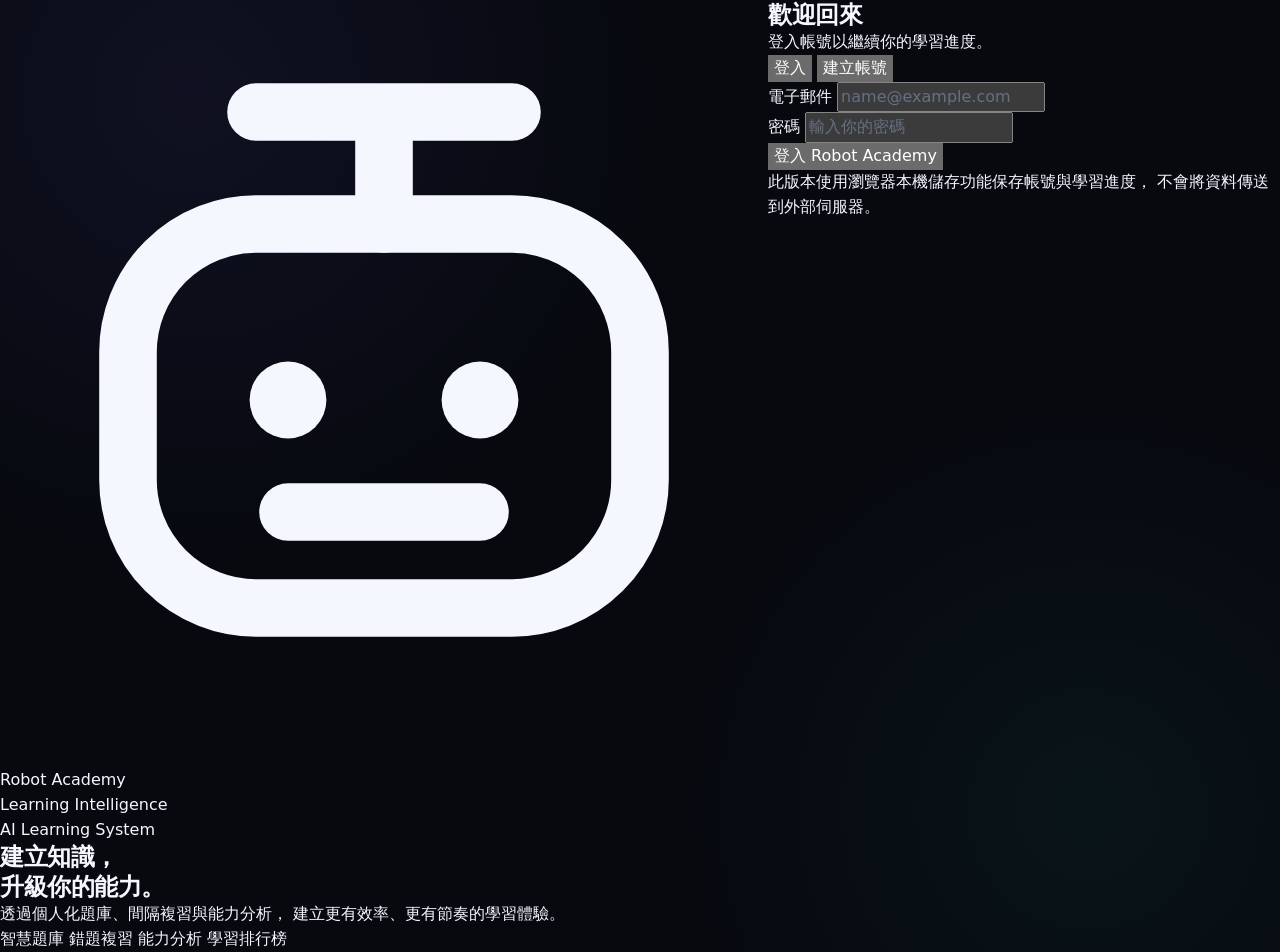
==== index.html @ d59a99b4 "Update index.html" ====
<!DOCTYPE html>
<html lang="zh-TW" data-theme="dark">
<head>
    <meta charset="UTF-8">

    <meta
        name="viewport"
        content="width=device-width, initial-scale=1, maximum-scale=1, viewport-fit=cover"
    >

    <meta name="theme-color" content="#07090f">
    <meta
        name="description"
        content="Robot Academy 智慧機器人學習平台"
    >

    <title>Robot Academy</title>

    <!-- 避免重新整理時主題閃爍 -->
    <script>
        (function () {
            try {
                const savedTheme = localStorage.getItem("robotAcademyTheme");
                const theme = savedTheme === "light" ? "light" : "dark";

                document.documentElement.dataset.theme = theme;
            } catch (error) {
                document.documentElement.dataset.theme = "dark";
            }
        })();
    </script>

    <!-- 樣式檔 -->
    <link rel="stylesheet" href="./css/variables.css">
    <link rel="stylesheet" href="./css/components.css">
    <link rel="stylesheet" href="./css/layout.css">
    <link rel="stylesheet" href="./css/pages.css">
    <link rel="stylesheet" href="./css/responsive.css">
</head>

<body>
    <!-- 背景光暈 -->
    <div class="ambient ambient-one" aria-hidden="true"></div>
    <div class="ambient ambient-two" aria-hidden="true"></div>

    <!-- =====================================================
         登入／註冊
    ====================================================== -->
    <section id="auth-screen" aria-label="帳號登入">
        <div class="auth-layout">
            <!-- 品牌介紹 -->
            <div class="auth-story">
                <div class="brand">
                    <div class="brand-mark" aria-hidden="true">
                        <svg
                            viewBox="0 0 24 24"
                            fill="none"
                            xmlns="http://www.w3.org/2000/svg"
                        >
                            <path
                                d="M8 3.5h8M12 3.5V7"
                                stroke="currentColor"
                                stroke-width="1.8"
                                stroke-linecap="round"
                            />
                            <rect
                                x="4"
                                y="7"
                                width="16"
                                height="12"
                                rx="4"
                                stroke="currentColor"
                                stroke-width="1.8"
                            />
                            <circle cx="9" cy="12.5" r="1.2" fill="currentColor"/>
                            <circle cx="15" cy="12.5" r="1.2" fill="currentColor"/>
                            <path
                                d="M9 16h6"
                                stroke="currentColor"
                                stroke-width="1.8"
                                stroke-linecap="round"
                            />
                        </svg>
                    </div>

                    <div>
                        <div class="brand-name">Robot Academy</div>
                        <div class="brand-subtitle">Learning Intelligence</div>
                    </div>
                </div>

                <div class="auth-copy">
                    <div class="eyebrow">AI Learning System</div>

                    <h1>
                        建立知識，<br>
                        <span>升級你的能力。</span>
                    </h1>

                    <p>
                        透過個人化題庫、間隔複習與能力分析，
                        建立更有效率、更有節奏的學習體驗。
                    </p>
                </div>

                <div class="auth-features" aria-label="平台特色">
                    <span class="auth-feature">智慧題庫</span>
                    <span class="auth-feature">錯題複習</span>
                    <span class="auth-feature">能力分析</span>
                    <span class="auth-feature">學習排行榜</span>
                </div>
            </div>

            <!-- 登入面板 -->
            <div class="auth-panel">
                <div class="auth-panel-header">
                    <h2 id="auth-panel-title">歡迎回來</h2>
                    <p id="auth-panel-description">
                        登入帳號以繼續你的學習進度。
                    </p>
                </div>

                <div class="auth-tabs" role="tablist" aria-label="帳號操作">
                    <button
                        id="login-tab"
                        class="auth-tab active"
                        type="button"
                        role="tab"
                        aria-selected="true"
                        aria-controls="login-form"
                        data-auth-tab="login"
                    >
                        登入
                    </button>

                    <button
                        id="register-tab"
                        class="auth-tab"
                        type="button"
                        role="tab"
                        aria-selected="false"
                        aria-controls="register-form"
                        data-auth-tab="register"
                    >
                        建立帳號
                    </button>
                </div>

                <!-- 狀態訊息 -->
                <div
                    id="auth-message"
                    class="auth-message"
                    role="status"
                    aria-live="polite"
                ></div>

                <!-- 登入表單 -->
                <form
                    id="login-form"
                    class="auth-form active"
                    autocomplete="on"
                    novalidate
                >
                    <div class="field">
                        <label for="login-email">電子郵件</label>
                        <input
                            id="login-email"
                            name="email"
                            type="email"
                            inputmode="email"
                            autocomplete="email"
                            placeholder="name@example.com"
                            required
                        >
                    </div>

                    <div class="field">
                        <label for="login-password">密碼</label>
                        <input
                            id="login-password"
                            name="password"
                            type="password"
                            autocomplete="current-password"
                            placeholder="輸入你的密碼"
                            minlength="6"
                            required
                        >
                    </div>

                    <button
                        class="button button-primary auth-submit"
                        type="submit"
                    >
                        登入 Robot Academy
                    </button>
                </form>

                <!-- 註冊表單 -->
                <form
                    id="register-form"
                    class="auth-form"
                    autocomplete="on"
                    novalidate
                    hidden
                >
                    <div class="field">
                        <label for="register-name">顯示名稱</label>
                        <input
                            id="register-name"
                            name="name"
                            type="text"
                            autocomplete="name"
                            placeholder="例如：小明"
                            maxlength="24"
                            required
                        >
                    </div>

                    <div class="field">
                        <label for="register-email">電子郵件</label>
                        <input
                            id="register-email"
                            name="email"
                            type="email"
                            inputmode="email"
                            autocomplete="email"
                            placeholder="name@example.com"
                            required
                        >
                    </div>

                    <div class="field-row">
                        <div class="field">
                            <label for="register-password">密碼</label>
                            <input
                                id="register-password"
                                name="password"
                                type="password"
                                autocomplete="new-password"
                                placeholder="至少 6 個字元"
                                minlength="6"
                                required
                            >
                        </div>

                        <div class="field">
                            <label for="register-confirm-password">
                                確認密碼
                            </label>
                            <input
                                id="register-confirm-password"
                                name="confirmPassword"
                                type="password"
                                autocomplete="new-password"
                                placeholder="再次輸入"
                                minlength="6"
                                required
                            >
                        </div>
                    </div>

                    <button
                        class="button button-primary auth-submit"
                        type="submit"
                    >
                        建立學習帳號
                    </button>
                </form>

                <p class="auth-notice">
                    此版本使用瀏覽器本機儲存功能保存帳號與學習進度，
                    不會將資料傳送到外部伺服器。
                </p>
            </div>
        </div>
    </section>

    <!-- =====================================================
         主應用程式
    ====================================================== -->
    <div id="app-shell" hidden>
        <!-- 桌面側邊欄 -->
        <aside class="sidebar" aria-label="主要導覽">
            <div class="sidebar-brand">
                <div class="brand">
                    <div class="brand-mark" aria-hidden="true">
                        <svg
                            viewBox="0 0 24 24"
                            fill="none"
                            xmlns="http://www.w3.org/2000/svg"
                        >
                            <path
                                d="M8 3.5h8M12 3.5V7"
                                stroke="currentColor"
                                stroke-width="1.8"
                                stroke-linecap="round"
                            />
                            <rect
                                x="4"
                                y="7"
                                width="16"
                                height="12"
                                rx="4"
                                stroke="currentColor"
                                stroke-width="1.8"
                            />
                            <circle cx="9" cy="12.5" r="1.2" fill="currentColor"/>
                            <circle cx="15" cy="12.5" r="1.2" fill="currentColor"/>
                            <path
                                d="M9 16h6"
                                stroke="currentColor"
                                stroke-width="1.8"
                                stroke-linecap="round"
                            />
                        </svg>
                    </div>

                    <div>
                        <div class="brand-name">Robot Academy</div>
                        <div class="brand-subtitle">Learning System</div>
                    </div>
                </div>
            </div>

            <nav class="sidebar-nav">
                <div class="nav-label">學習中心</div>

                <button
                    class="nav-button active"
                    type="button"
                    data-route="dashboard"
                >
                    <span class="nav-icon" aria-hidden="true">⌂</span>
                    <span>學習總覽</span>
                </button>

                <button
                    class="nav-button"
                    type="button"
                    data-route="learn"
                >
                    <span class="nav-icon" aria-hidden="true">◇</span>
                    <span>開始學習</span>
                </button>

                <button
                    class="nav-button"
                    type="button"
                    data-route="review"
                >
                    <span class="nav-icon" aria-hidden="true">↻</span>
                    <span>錯題複習</span>
                </button>

                <div class="nav-label">社群與帳號</div>

                <button
                    class="nav-button"
                    type="button"
                    data-route="leaderboard"
                >
                    <span class="nav-icon" aria-hidden="true">△</span>
                    <span>排行榜</span>
                </button>

                <button
                    class="nav-button"
                    type="button"
                    data-route="profile"
                >
                    <span class="nav-icon" aria-hidden="true">○</span>
                    <span>個人資料</span>
                </button>
            </nav>

            <div class="sidebar-spacer"></div>

            <!-- 側邊欄等級進度 -->
            <div class="sidebar-progress">
                <div class="sidebar-progress-top">
                    <span id="sidebar-level">Level 1</span>
                    <span id="sidebar-xp">0 / 100 XP</span>
                </div>

                <div
                    class="progress-track"
                    role="progressbar"
                    aria-label="等級經驗值"
                    aria-valuemin="0"
                    aria-valuemax="100"
                    aria-valuenow="0"
                >
                    <div
                        id="sidebar-progress-fill"
                        class="progress-fill"
                        style="width: 0%"
                    ></div>
                </div>

                <div class="sidebar-progress-copy">
                    <span>目前進度</span>
                    <span id="sidebar-progress-percent">0%</span>
                </div>
            </div>

            <!-- 使用者帳號 -->
            <button
                id="sidebar-account"
                class="sidebar-account"
                type="button"
                data-route="profile"
            >
                <span
                    id="sidebar-avatar"
                    class="avatar"
                    aria-hidden="true"
                >
                    RA
                </span>

                <span class="account-copy">
                    <span
                        id="sidebar-user-name"
                        class="account-name"
                    >
                        Robot Learner
                    </span>

                    <span
                        id="sidebar-user-rank"
                        class="account-rank"
                    >
                        新手學員
                    </span>
                </span>

                <span aria-hidden="true">›</span>
            </button>
        </aside>

        <!-- 主要欄位 -->
        <div class="app-column">
            <!-- 頂部工具列 -->
            <header class="topbar">
                <div class="mobile-brand" aria-hidden="true">
                    <div class="brand-mark">
                        <svg
                            viewBox="0 0 24 24"
                            fill="none"
                            xmlns="http://www.w3.org/2000/svg"
                        >
                            <rect
                                x="4"
                                y="7"
                                width="16"
                                height="12"
                                rx="4"
                                stroke="currentColor"
                                stroke-width="1.8"
                            />
                            <circle cx="9" cy="12.5" r="1.2" fill="currentColor"/>
                            <circle cx="15" cy="12.5" r="1.2" fill="currentColor"/>
                            <path
                                d="M9 16h6"
                                stroke="currentColor"
                                stroke-width="1.8"
                                stroke-linecap="round"
                            />
                        </svg>
                    </div>
                </div>

                <div class="page-heading">
                    <h1 id="page-title">學習總覽</h1>
                    <p id="page-description">
                        查看今天的任務與學習進度
                    </p>
                </div>

                <div class="topbar-actions">
                    <div class="top-status" aria-label="連續學習天數">
                        <span aria-hidden="true">◆</span>
                        <span>
                            連續
                            <strong id="streak-count">0</strong>
                            天
                        </span>
                    </div>

                    <button
                        id="theme-toggle"
                        class="icon-button"
                        type="button"
                        aria-label="切換明暗主題"
                        title="切換明暗主題"
                    >
                        <span id="theme-toggle-icon" aria-hidden="true">☾</span>
                    </button>

                    <button
                        id="top-profile-button"
                        class="avatar top-avatar"
                        type="button"
                        data-route="profile"
                        aria-label="開啟個人資料"
                    >
                        RA
                    </button>
                </div>
            </header>

            <!-- 動態頁面內容 -->
            <main
                id="view-root"
                tabindex="-1"
                aria-live="polite"
            >
                <div class="view-container">
                    <div class="empty-state">
                        <div class="empty-state-icon" aria-hidden="true">◇</div>
                        <h3>正在載入 Robot Academy</h3>
                        <p>請稍候，正在準備你的學習空間。</p>
                    </div>
                </div>
            </main>

            <!-- 手機底部導覽 -->
            <nav class="mobile-nav" aria-label="手機導覽">
                <button
                    class="mobile-nav-button active"
                    type="button"
                    data-route="dashboard"
                >
                    <span aria-hidden="true">⌂</span>
                    <span>總覽</span>
                </button>

                <button
                    class="mobile-nav-button"
                    type="button"
                    data-route="learn"
                >
                    <span aria-hidden="true">◇</span>
                    <span>學習</span>
                </button>

                <button
                    class="mobile-nav-button"
                    type="button"
                    data-route="review"
                >
                    <span aria-hidden="true">↻</span>
                    <span>複習</span>
                </button>

                <button
                    class="mobile-nav-button"
                    type="button"
                    data-route="leaderboard"
                >
                    <span aria-hidden="true">△</span>
                    <span>排行</span>
                </button>

                <button
                    class="mobile-nav-button"
                    type="button"
                    data-route="profile"
                >
                    <span aria-hidden="true">○</span>
                    <span>帳號</span>
                </button>
            </nav>
        </div>
    </div>

    <!-- =====================================================
         全域元件容器
    ====================================================== -->

    <!-- 彈出視窗 -->
    <div id="modal-root" aria-live="polite"></div>

    <!-- 提示訊息 -->
    <div
        id="toast-root"
        class="toast-root"
        aria-live="polite"
        aria-atomic="true"
    ></div>

    <!-- JavaScript 關閉提示 -->
    <noscript>
        <div class="noscript-message">
            Robot Academy 需要 JavaScript 才能正常運作，
            請在瀏覽器設定中啟用 JavaScript。
        </div>
    </noscript>

    <!-- =====================================================
         JavaScript 載入順序
    ====================================================== -->
    <script src="./js/storage.js" defer></script>
    <script src="./data/questions.js" defer></script>
    <script src="./js/data.js" defer></script>
    <script src="./js/app.js" defer></script>
    <script src="./js/auth.js" defer></script>
    <script src="./js/course.js" defer></script>
    <script src="./js/quiz.js" defer></script>
    <script src="./js/lesson.js" defer></script>
    <script src="./js/dashboard.js" defer></script>
</body>
</html>
---- css/variables.css ----
/* =========================================================
   Robot Academy
   全域設計變數
========================================================= */

/* ---------------------------------------------------------
   深色主題：預設
--------------------------------------------------------- */

:root,
html[data-theme="dark"] {
    color-scheme: dark;

    /* 字型 */
    --font-sans:
        Inter,
        "Noto Sans TC",
        "PingFang TC",
        "Microsoft JhengHei",
        system-ui,
        -apple-system,
        BlinkMacSystemFont,
        "Segoe UI",
        sans-serif;

    --font-mono:
        "SFMono-Regular",
        Consolas,
        "Liberation Mono",
        Menlo,
        monospace;

    /* 品牌色 */
    --color-primary: #7c6cff;
    --color-primary-hover: #9185ff;
    --color-primary-active: #6959ee;
    --color-primary-soft: rgba(124, 108, 255, 0.14);
    --color-primary-medium: rgba(124, 108, 255, 0.24);
    --color-primary-border: rgba(145, 133, 255, 0.4);

    --color-secondary: #29d7c5;
    --color-secondary-hover: #46e6d4;
    --color-secondary-soft: rgba(41, 215, 197, 0.12);

    /* 背景 */
    --color-page: #07090f;
    --color-page-elevated: #0b0e17;
    --color-sidebar: rgba(10, 13, 22, 0.92);
    --color-topbar: rgba(7, 9, 15, 0.76);

    --color-surface: #10141f;
    --color-surface-hover: #151a27;
    --color-surface-active: #1a2030;
    --color-surface-elevated: #181d2a;
    --color-surface-muted: #0c1019;
    --color-surface-overlay: rgba(16, 20, 31, 0.94);

    /* 文字 */
    --color-text: #f5f7ff;
    --color-text-secondary: #b5bdcf;
    --color-text-muted: #7f899d;
    --color-text-faint: #596275;
    --color-text-inverse: #080a10;

    /* 邊框 */
    --color-border: rgba(255, 255, 255, 0.09);
    --color-border-strong: rgba(255, 255, 255, 0.16);
    --color-border-hover: rgba(255, 255, 255, 0.24);
    --color-divider: rgba(255, 255, 255, 0.07);

    /* 狀態 */
    --color-success: #40d69c;
    --color-success-hover: #58e2ad;
    --color-success-soft: rgba(64, 214, 156, 0.13);
    --color-success-border: rgba(64, 214, 156, 0.36);

    --color-warning: #f0b95f;
    --color-warning-hover: #f8c978;
    --color-warning-soft: rgba(240, 185, 95, 0.13);
    --color-warning-border: rgba(240, 185, 95, 0.36);

    --color-danger: #ff6d7d;
    --color-danger-hover: #ff8794;
    --color-danger-soft: rgba(255, 109, 125, 0.13);
    --color-danger-border: rgba(255, 109, 125, 0.38);

    --color-info: #62a8ff;
    --color-info-hover: #7bb7ff;
    --color-info-soft: rgba(98, 168, 255, 0.13);
    --color-info-border: rgba(98, 168, 255, 0.36);

    /* 題目選項 */
    --color-answer-selected: rgba(124, 108, 255, 0.17);
    --color-answer-correct: rgba(64, 214, 156, 0.15);
    --color-answer-wrong: rgba(255, 109, 125, 0.15);

    /* 輸入欄位 */
    --color-input-background: rgba(255, 255, 255, 0.035);
    --color-input-hover: rgba(255, 255, 255, 0.055);
    --color-input-focus: rgba(124, 108, 255, 0.08);
    --color-placeholder: #667084;

    /* 遮罩與光暈 */
    --color-backdrop: rgba(2, 4, 9, 0.76);
    --ambient-primary: rgba(111, 91, 255, 0.16);
    --ambient-secondary: rgba(26, 207, 191, 0.1);

    /* 陰影 */
    --shadow-xs: 0 1px 2px rgba(0, 0, 0, 0.2);

    --shadow-sm:
        0 4px 14px rgba(0, 0, 0, 0.18);

    --shadow-md:
        0 14px 34px rgba(0, 0, 0, 0.24);

    --shadow-lg:
        0 24px 70px rgba(0, 0, 0, 0.36);

    --shadow-primary:
        0 12px 30px rgba(92, 72, 230, 0.28);

    --shadow-focus:
        0 0 0 4px rgba(124, 108, 255, 0.17);

    /* 漸層 */
    --gradient-primary:
        linear-gradient(
            135deg,
            #8b7cff 0%,
            #6e5df1 100%
        );

    --gradient-secondary:
        linear-gradient(
            135deg,
            #35dfc9 0%,
            #25a8d8 100%
        );

    --gradient-surface:
        linear-gradient(
            145deg,
            rgba(255, 255, 255, 0.055) 0%,
            rgba(255, 255, 255, 0.015) 100%
        );

    --gradient-page:
        radial-gradient(
            circle at 15% 10%,
            rgba(124, 108, 255, 0.08),
            transparent 34%
        ),
        radial-gradient(
            circle at 85% 85%,
            rgba(41, 215, 197, 0.055),
            transparent 30%
        );

    /* 捲軸 */
    --scrollbar-track: transparent;
    --scrollbar-thumb: rgba(255, 255, 255, 0.14);
    --scrollbar-thumb-hover: rgba(255, 255, 255, 0.24);
}


/* ---------------------------------------------------------
   淺色主題
--------------------------------------------------------- */

html[data-theme="light"] {
    color-scheme: light;

    /* 品牌色 */
    --color-primary: #6554df;
    --color-primary-hover: #5847cf;
    --color-primary-active: #4d3dbb;
    --color-primary-soft: rgba(101, 84, 223, 0.1);
    --color-primary-medium: rgba(101, 84, 223, 0.18);
    --color-primary-border: rgba(101, 84, 223, 0.34);

    --color-secondary: #129f93;
    --color-secondary-hover: #0d8c82;
    --color-secondary-soft: rgba(18, 159, 147, 0.1);

    /* 背景 */
    --color-page: #f4f6fb;
    --color-page-elevated: #eef1f7;
    --color-sidebar: rgba(255, 255, 255, 0.94);
    --color-topbar: rgba(244, 246, 251, 0.82);

    --color-surface: #ffffff;
    --color-surface-hover: #f8f9fc;
    --color-surface-active: #f0f2f8;
    --color-surface-elevated: #ffffff;
    --color-surface-muted: #f1f3f8;
    --color-surface-overlay: rgba(255, 255, 255, 0.96);

    /* 文字 */
    --color-text: #171a24;
    --color-text-secondary: #525b6c;
    --color-text-muted: #747e91;
    --color-text-faint: #a1a8b7;
    --color-text-inverse: #ffffff;

    /* 邊框 */
    --color-border: rgba(20, 27, 43, 0.09);
    --color-border-strong: rgba(20, 27, 43, 0.16);
    --color-border-hover: rgba(20, 27, 43, 0.25);
    --color-divider: rgba(20, 27, 43, 0.075);

    /* 狀態 */
    --color-success: #168a61;
    --color-success-hover: #107653;
    --color-success-soft: rgba(22, 138, 97, 0.1);
    --color-success-border: rgba(22, 138, 97, 0.3);

    --color-warning: #a96613;
    --color-warning-hover: #91570f;
    --color-warning-soft: rgba(169, 102, 19, 0.1);
    --color-warning-border: rgba(169, 102, 19, 0.3);

    --color-danger: #d84052;
    --color-danger-hover: #c63243;
    --color-danger-soft: rgba(216, 64, 82, 0.1);
    --color-danger-border: rgba(216, 64, 82, 0.3);

    --color-info: #3179d4;
    --color-info-hover: #2769bd;
    --color-info-soft: rgba(49, 121, 212, 0.1);
    --color-info-border: rgba(49, 121, 212, 0.3);

    /* 題目選項 */
    --color-answer-selected: rgba(101, 84, 223, 0.1);
    --color-answer-correct: rgba(22, 138, 97, 0.1);
    --color-answer-wrong: rgba(216, 64, 82, 0.1);

    /* 輸入欄位 */
    --color-input-background: #f7f8fb;
    --color-input-hover: #f1f3f7;
    --color-input-focus: rgba(101, 84, 223, 0.055);
    --color-placeholder: #9aa2b1;

    /* 遮罩與光暈 */
    --color-backdrop: rgba(17, 21, 31, 0.52);
    --ambient-primary: rgba(101, 84, 223, 0.11);
    --ambient-secondary: rgba(18, 159, 147, 0.075);

    /* 陰影 */
    --shadow-xs:
        0 1px 2px rgba(22, 28, 45, 0.06);

    --shadow-sm:
        0 5px 18px rgba(22, 28, 45, 0.075);

    --shadow-md:
        0 14px 36px rgba(22, 28, 45, 0.1);

    --shadow-lg:
        0 26px 72px rgba(22, 28, 45, 0.15);

    --shadow-primary:
        0 12px 28px rgba(101, 84, 223, 0.2);

    --shadow-focus:
        0 0 0 4px rgba(101, 84, 223, 0.14);

    /* 漸層 */
    --gradient-primary:
        linear-gradient(
            135deg,
            #7564ec 0%,
            #5947cf 100%
        );

    --gradient-secondary:
        linear-gradient(
            135deg,
            #20b7a8 0%,
            #268fbd 100%
        );

    --gradient-surface:
        linear-gradient(
            145deg,
            rgba(255, 255, 255, 0.9) 0%,
            rgba(246, 248, 252, 0.88) 100%
        );

    --gradient-page:
        radial-gradient(
            circle at 15% 10%,
            rgba(101, 84, 223, 0.07),
            transparent 34%
        ),
        radial-gradient(
            circle at 85% 85%,
            rgba(18, 159, 147, 0.05),
            transparent 30%
        );

    /* 捲軸 */
    --scrollbar-track: transparent;
    --scrollbar-thumb: rgba(20, 27, 43, 0.16);
    --scrollbar-thumb-hover: rgba(20, 27, 43, 0.28);
}


/* ---------------------------------------------------------
   共用尺寸
--------------------------------------------------------- */

:root {
    /* 字級 */
    --font-size-2xs: 0.6875rem;
    --font-size-xs: 0.75rem;
    --font-size-sm: 0.8125rem;
    --font-size-md: 0.9375rem;
    --font-size-base: 1rem;
    --font-size-lg: 1.125rem;
    --font-size-xl: 1.25rem;
    --font-size-2xl: 1.5rem;
    --font-size-3xl: 1.875rem;
    --font-size-4xl: 2.25rem;
    --font-size-5xl: 3rem;
    --font-size-6xl: 3.75rem;

    /* 字重 */
    --font-weight-regular: 400;
    --font-weight-medium: 500;
    --font-weight-semibold: 600;
    --font-weight-bold: 700;
    --font-weight-extrabold: 800;

    /* 行高 */
    --line-height-tight: 1.15;
    --line-height-heading: 1.25;
    --line-height-normal: 1.55;
    --line-height-relaxed: 1.75;

    /* 字距 */
    --letter-spacing-tight: -0.03em;
    --letter-spacing-heading: -0.018em;
    --letter-spacing-normal: 0;
    --letter-spacing-wide: 0.05em;
    --letter-spacing-wider: 0.12em;

    /* 間距 */
    --space-0: 0;
    --space-1: 0.25rem;
    --space-2: 0.5rem;
    --space-3: 0.75rem;
    --space-4: 1rem;
    --space-5: 1.25rem;
    --space-6: 1.5rem;
    --space-7: 1.75rem;
    --space-8: 2rem;
    --space-9: 2.25rem;
    --space-10: 2.5rem;
    --space-12: 3rem;
    --space-14: 3.5rem;
    --space-16: 4rem;
    --space-20: 5rem;
    --space-24: 6rem;

    /* 圓角 */
    --radius-xs: 0.375rem;
    --radius-sm: 0.5rem;
    --radius-md: 0.75rem;
    --radius-lg: 1rem;
    --radius-xl: 1.25rem;
    --radius-2xl: 1.5rem;
    --radius-3xl: 2rem;
    --radius-pill: 999px;
    --radius-circle: 50%;

    /* 邊框寬度 */
    --border-width: 1px;
    --border-width-strong: 2px;

    /* 元件高度 */
    --control-height-sm: 2.25rem;
    --control-height-md: 2.75rem;
    --control-height-lg: 3.125rem;

    /* 圖示尺寸 */
    --icon-size-sm: 1rem;
    --icon-size-md: 1.25rem;
    --icon-size-lg: 1.5rem;
    --icon-size-xl: 2rem;

    /* 版面尺寸 */
    --sidebar-width: 16.5rem;
    --sidebar-collapsed-width: 5rem;
    --topbar-height: 5.5rem;
    --mobile-nav-height: 4.5rem;
    --content-max-width: 90rem;
    --auth-max-width: 76rem;

    /* 動畫速度 */
    --duration-fast: 120ms;
    --duration-normal: 220ms;
    --duration-slow: 360ms;

    /* 動畫曲線 */
    --ease-standard: cubic-bezier(0.2, 0, 0, 1);
    --ease-emphasized: cubic-bezier(0.2, 0.8, 0.2, 1);
    --ease-bounce: cubic-bezier(0.34, 1.56, 0.64, 1);

    /* 共用轉場 */
    --transition-color:
        color var(--duration-fast) var(--ease-standard),
        background-color var(--duration-fast) var(--ease-standard),
        border-color var(--duration-fast) var(--ease-standard);

    --transition-transform:
        transform var(--duration-normal) var(--ease-emphasized);

    --transition-opacity:
        opacity var(--duration-normal) var(--ease-standard);

    --transition-all:
        color var(--duration-fast) var(--ease-standard),
        background-color var(--duration-fast) var(--ease-standard),
        border-color var(--duration-fast) var(--ease-standard),
        box-shadow var(--duration-normal) var(--ease-standard),
        opacity var(--duration-normal) var(--ease-standard),
        transform var(--duration-normal) var(--ease-emphasized);

    /* 層級 */
    --z-background: -1;
    --z-base: 1;
    --z-sidebar: 20;
    --z-topbar: 30;
    --z-mobile-nav: 40;
    --z-dropdown: 60;
    --z-modal-backdrop: 80;
    --z-modal: 90;
    --z-toast: 100;
}


/* ---------------------------------------------------------
   瀏覽器基礎設定
--------------------------------------------------------- */

html {
    font-family: var(--font-sans);
    font-size: 16px;
    line-height: var(--line-height-normal);
    background-color: var(--color-page);
    color: var(--color-text);
    text-rendering: optimizeLegibility;
    -webkit-font-smoothing: antialiased;
    -moz-osx-font-smoothing: grayscale;
}

body {
    background-color: var(--color-page);
    color: var(--color-text);
}


/* ---------------------------------------------------------
   選取文字
--------------------------------------------------------- */

::selection {
    color: var(--color-text);
    background: var(--color-primary-medium);
}


/* ---------------------------------------------------------
   捲軸
--------------------------------------------------------- */

* {
    scrollbar-width: thin;
    scrollbar-color:
        var(--scrollbar-thumb)
        var(--scrollbar-track);
}

*::-webkit-scrollbar {
    width: 0.625rem;
    height: 0.625rem;
}

*::-webkit-scrollbar-track {
    background: var(--scrollbar-track);
}

*::-webkit-scrollbar-thumb {
    background-color: var(--scrollbar-thumb);
    border: 0.1875rem solid transparent;
    border-radius: var(--radius-pill);
    background-clip: padding-box;
}

*::-webkit-scrollbar-thumb:hover {
    background-color: var(--scrollbar-thumb-hover);
}


/* ---------------------------------------------------------
   降低動畫偏好
--------------------------------------------------------- */

@media (prefers-reduced-motion: reduce) {
    :root {
        --duration-fast: 0ms;
        --duration-normal: 0ms;
        --duration-slow: 0ms;
    }

    html {
        scroll-behavior: auto;
    }
}
---- css/components.css ----
/* =========================================================
   Robot Academy
   共用元件樣式
========================================================= */


/* ---------------------------------------------------------
   基礎重設
--------------------------------------------------------- */

*,
*::before,
*::after {
    box-sizing: border-box;
}

html {
    min-width: 20rem;
    scroll-behavior: smooth;
}

body {
    min-height: 100vh;
    margin: 0;
    overflow-x: hidden;
    background:
        var(--gradient-page),
        var(--color-page);
    font-family: var(--font-sans);
    font-size: var(--font-size-base);
    line-height: var(--line-height-normal);
    color: var(--color-text);
}

body.is-locked {
    overflow: hidden;
}

h1,
h2,
h3,
h4,
h5,
h6,
p,
figure,
blockquote,
dl,
dd {
    margin: 0;
}

h1,
h2,
h3,
h4,
h5,
h6 {
    line-height: var(--line-height-heading);
    letter-spacing: var(--letter-spacing-heading);
    color: var(--color-text);
}

ul,
ol {
    margin: 0;
    padding: 0;
}

ul[role="list"],
ol[role="list"] {
    list-style: none;
}

img,
picture,
svg,
canvas,
video {
    display: block;
    max-width: 100%;
}

img {
    height: auto;
}

button,
input,
textarea,
select {
    font: inherit;
}

button {
    border: 0;
}

a {
    color: inherit;
    text-decoration: none;
}

table {
    width: 100%;
    border-collapse: collapse;
}

hr {
    margin: 0;
    border: 0;
    border-top: var(--border-width) solid var(--color-divider);
}

[hidden] {
    display: none !important;
}

::placeholder {
    color: var(--color-placeholder);
    opacity: 1;
}


/* ---------------------------------------------------------
   無障礙與焦點
--------------------------------------------------------- */

:focus {
    outline: none;
}

:focus-visible {
    outline: var(--border-width-strong) solid var(--color-primary);
    outline-offset: 0.1875rem;
}

.sr-only {
    position: absolute !important;
    width: 1px !important;
    height: 1px !important;
    padding: 0 !important;
    margin: -1px !important;
    overflow: hidden !important;
    clip: rect(0, 0, 0, 0) !important;
    white-space: nowrap !important;
    border: 0 !important;
}

.skip-link {
    position: fixed;
    top: var(--space-4);
    left: var(--space-4);
    z-index: var(--z-toast);
    padding: var(--space-3) var(--space-5);
    border-radius: var(--radius-md);
    background: var(--color-primary);
    color: var(--color-text-inverse);
    font-weight: var(--font-weight-semibold);
    box-shadow: var(--shadow-md);
    transform: translateY(-200%);
    transition: var(--transition-transform);
}

.skip-link:focus {
    transform: translateY(0);
}


/* ---------------------------------------------------------
   文字工具
--------------------------------------------------------- */

.text-primary {
    color: var(--color-primary) !important;
}

.text-secondary {
    color: var(--color-text-secondary) !important;
}

.text-muted {
    color: var(--color-text-muted) !important;
}

.text-success {
    color: var(--color-success) !important;
}

.text-warning {
    color: var(--color-warning) !important;
}

.text-danger {
    color: var(--color-danger) !important;
}

.text-info {
    color: var(--color-info) !important;
}

.text-center {
    text-align: center !important;
}

.text-left {
    text-align: left !important;
}

.text-right {
    text-align: right !important;
}

.text-uppercase {
    text-transform: uppercase;
    letter-spacing: var(--letter-spacing-wide);
}

.text-truncate {
    overflow: hidden;
    text-overflow: ellipsis;
    white-space: nowrap;
}

.text-balance {
    text-wrap: balance;
}

.font-medium {
    font-weight: var(--font-weight-medium);
}

.font-semibold {
    font-weight: var(--font-weight-semibold);
}

.font-bold {
    font-weight: var(--font-weight-bold);
}


/* ---------------------------------------------------------
   連結
--------------------------------------------------------- */

.link {
    display: inline-flex;
    align-items: center;
    gap: var(--space-2);
    color: var(--color-primary);
    font-weight: var(--font-weight-medium);
    transition: var(--transition-color);
}

.link:hover {
    color: var(--color-primary-hover);
}

.link svg {
    width: var(--icon-size-sm);
    height: var(--icon-size-sm);
    transition: var(--transition-transform);
}

.link:hover svg {
    transform: translateX(0.1875rem);
}

.link--muted {
    color: var(--color-text-secondary);
}

.link--muted:hover {
    color: var(--color-text);
}

.link--danger {
    color: var(--color-danger);
}

.link--danger:hover {
    color: var(--color-danger-hover);
}


/* ---------------------------------------------------------
   圖示
--------------------------------------------------------- */

.icon {
    display: inline-flex;
    flex: 0 0 auto;
    align-items: center;
    justify-content: center;
    width: var(--icon-size-md);
    height: var(--icon-size-md);
}

.icon svg {
    width: 100%;
    height: 100%;
    stroke: currentColor;
}

.icon--sm {
    width: var(--icon-size-sm);
    height: var(--icon-size-sm);
}

.icon--lg {
    width: var(--icon-size-lg);
    height: var(--icon-size-lg);
}

.icon--xl {
    width: var(--icon-size-xl);
    height: var(--icon-size-xl);
}


/* ---------------------------------------------------------
   按鈕
--------------------------------------------------------- */

.btn {
    position: relative;
    display: inline-flex;
    min-height: var(--control-height-md);
    align-items: center;
    justify-content: center;
    gap: var(--space-2);
    padding: 0 var(--space-5);
    overflow: hidden;
    border: var(--border-width) solid transparent;
    border-radius: var(--radius-md);
    background: transparent;
    color: var(--color-text);
    font-weight: var(--font-weight-semibold);
    line-height: 1;
    text-align: center;
    white-space: nowrap;
    cursor: pointer;
    user-select: none;
    transition: var(--transition-all);
}

.btn:hover {
    transform: translateY(-0.0625rem);
}

.btn:active {
    transform: translateY(0) scale(0.985);
}

.btn:focus-visible {
    outline: none;
    box-shadow: var(--shadow-focus);
}

.btn:disabled,
.btn.is-disabled {
    opacity: 0.48;
    cursor: not-allowed;
    pointer-events: none;
    transform: none;
}

.btn svg {
    width: var(--icon-size-md);
    height: var(--icon-size-md);
    flex: 0 0 auto;
}

.btn--sm {
    min-height: var(--control-height-sm);
    padding-inline: var(--space-4);
    border-radius: var(--radius-sm);
    font-size: var(--font-size-sm);
}

.btn--lg {
    min-height: var(--control-height-lg);
    padding-inline: var(--space-6);
    border-radius: var(--radius-lg);
    font-size: var(--font-size-base);
}

.btn--block {
    width: 100%;
}

.btn--primary {
    background: var(--gradient-primary);
    color: #ffffff;
    box-shadow: var(--shadow-primary);
}

.btn--primary:hover {
    filter: brightness(1.06);
    box-shadow:
        var(--shadow-primary),
        0 0 0 1px var(--color-primary-border);
}

.btn--secondary {
    background: var(--color-secondary);
    color: var(--color-text-inverse);
}

.btn--secondary:hover {
    background: var(--color-secondary-hover);
}

.btn--surface {
    border-color: var(--color-border);
    background: var(--color-surface);
    color: var(--color-text);
    box-shadow: var(--shadow-xs);
}

.btn--surface:hover {
    border-color: var(--color-border-hover);
    background: var(--color-surface-hover);
}

.btn--outline {
    border-color: var(--color-primary-border);
    background: var(--color-primary-soft);
    color: var(--color-primary-hover);
}

html[data-theme="light"] .btn--outline {
    color: var(--color-primary);
}

.btn--outline:hover {
    border-color: var(--color-primary);
    background: var(--color-primary-medium);
}

.btn--ghost {
    color: var(--color-text-secondary);
}

.btn--ghost:hover {
    background: var(--color-surface-hover);
    color: var(--color-text);
}

.btn--success {
    border-color: var(--color-success-border);
    background: var(--color-success-soft);
    color: var(--color-success);
}

.btn--success:hover {
    background: var(--color-success);
    color: var(--color-text-inverse);
}

.btn--danger {
    border-color: var(--color-danger-border);
    background: var(--color-danger-soft);
    color: var(--color-danger);
}

.btn--danger:hover {
    background: var(--color-danger);
    color: #ffffff;
}

.btn--loading {
    color: transparent !important;
    pointer-events: none;
}

.btn--loading::after {
    position: absolute;
    width: 1.125rem;
    height: 1.125rem;
    border: 0.125rem solid rgba(255, 255, 255, 0.35);
    border-top-color: currentColor;
    border-radius: var(--radius-circle);
    content: "";
    animation: spin 700ms linear infinite;
}

.icon-btn {
    display: inline-flex;
    width: var(--control-height-md);
    height: var(--control-height-md);
    flex: 0 0 auto;
    align-items: center;
    justify-content: center;
    border: var(--border-width) solid var(--color-border);
    border-radius: var(--radius-md);
    background: var(--color-surface);
    color: var(--color-text-secondary);
    cursor: pointer;
    transition: var(--transition-all);
}

.icon-btn:hover {
    border-color: var(--color-border-hover);
    background: var(--color-surface-hover);
    color: var(--color-text);
    transform: translateY(-0.0625rem);
}

.icon-btn:active {
    transform: scale(0.96);
}

.icon-btn:focus-visible {
    outline: none;
    box-shadow: var(--shadow-focus);
}

.icon-btn:disabled {
    opacity: 0.45;
    cursor: not-allowed;
    pointer-events: none;
}

.icon-btn svg {
    width: var(--icon-size-md);
    height: var(--icon-size-md);
}

.icon-btn--sm {
    width: var(--control-height-sm);
    height: var(--control-height-sm);
    border-radius: var(--radius-sm);
}

.icon-btn--ghost {
    border-color: transparent;
    background: transparent;
}

.icon-btn--ghost:hover {
    border-color: transparent;
}

.icon-btn--danger:hover {
    border-color: var(--color-danger-border);
    background: var(--color-danger-soft);
    color: var(--color-danger);
}


/* ---------------------------------------------------------
   卡片
--------------------------------------------------------- */

.card {
    position: relative;
    border: var(--border-width) solid var(--color-border);
    border-radius: var(--radius-xl);
    background:
        var(--gradient-surface),
        var(--color-surface);
    box-shadow: var(--shadow-sm);
}

.card--interactive {
    cursor: pointer;
    transition: var(--transition-all);
}

.card--interactive:hover {
    border-color: var(--color-border-hover);
    box-shadow: var(--shadow-md);
    transform: translateY(-0.1875rem);
}

.card--flat {
    box-shadow: none;
}

.card--muted {
    background: var(--color-surface-muted);
}

.card--primary {
    border-color: var(--color-primary-border);
    background:
        linear-gradient(
            145deg,
            var(--color-primary-soft),
            transparent 65%
        ),
        var(--color-surface);
}

.card__header {
    display: flex;
    align-items: flex-start;
    justify-content: space-between;
    gap: var(--space-4);
    padding: var(--space-6);
    border-bottom: var(--border-width) solid var(--color-divider);
}

.card__body {
    padding: var(--space-6);
}

.card__footer {
    display: flex;
    align-items: center;
    justify-content: flex-end;
    gap: var(--space-3);
    padding: var(--space-5) var(--space-6);
    border-top: var(--border-width) solid var(--color-divider);
}

.card__title {
    font-size: var(--font-size-lg);
    font-weight: var(--font-weight-semibold);
}

.card__description {
    margin-top: var(--space-2);
    color: var(--color-text-muted);
    font-size: var(--font-size-sm);
}


/* ---------------------------------------------------------
   標籤與狀態
--------------------------------------------------------- */

.badge {
    display: inline-flex;
    min-height: 1.625rem;
    align-items: center;
    justify-content: center;
    gap: var(--space-1);
    padding: 0 var(--space-3);
    border: var(--border-width) solid var(--color-border);
    border-radius: var(--radius-pill);
    background: var(--color-surface-muted);
    color: var(--color-text-secondary);
    font-size: var(--font-size-xs);
    font-weight: var(--font-weight-semibold);
    line-height: 1;
    white-space: nowrap;
}

.badge svg {
    width: 0.875rem;
    height: 0.875rem;
}

.badge--primary {
    border-color: var(--color-primary-border);
    background: var(--color-primary-soft);
    color: var(--color-primary-hover);
}

html[data-theme="light"] .badge--primary {
    color: var(--color-primary);
}

.badge--success {
    border-color: var(--color-success-border);
    background: var(--color-success-soft);
    color: var(--color-success);
}

.badge--warning {
    border-color: var(--color-warning-border);
    background: var(--color-warning-soft);
    color: var(--color-warning);
}

.badge--danger {
    border-color: var(--color-danger-border);
    background: var(--color-danger-soft);
    color: var(--color-danger);
}

.badge--info {
    border-color: var(--color-info-border);
    background: var(--color-info-soft);
    color: var(--color-info);
}

.status {
    display: inline-flex;
    align-items: center;
    gap: var(--space-2);
    color: var(--color-text-secondary);
    font-size: var(--font-size-sm);
}

.status__dot {
    width: 0.5rem;
    height: 0.5rem;
    flex: 0 0 auto;
    border-radius: var(--radius-circle);
    background: var(--color-text-muted);
}

.status--online .status__dot,
.status--success .status__dot {
    background: var(--color-success);
    box-shadow: 0 0 0 0.25rem var(--color-success-soft);
}

.status--warning .status__dot {
    background: var(--color-warning);
    box-shadow: 0 0 0 0.25rem var(--color-warning-soft);
}

.status--danger .status__dot {
    background: var(--color-danger);
    box-shadow: 0 0 0 0.25rem var(--color-danger-soft);
}


/* ---------------------------------------------------------
   頭像
--------------------------------------------------------- */

.avatar {
    position: relative;
    display: inline-flex;
    width: 2.75rem;
    height: 2.75rem;
    flex: 0 0 auto;
    align-items: center;
    justify-content: center;
    overflow: hidden;
    border: var(--border-width) solid var(--color-border-strong);
    border-radius: var(--radius-circle);
    background: var(--color-primary-soft);
    color: var(--color-primary-hover);
    font-weight: var(--font-weight-bold);
}

.avatar img {
    width: 100%;
    height: 100%;
    object-fit: cover;
}

.avatar--sm {
    width: 2rem;
    height: 2rem;
    font-size: var(--font-size-xs);
}

.avatar--lg {
    width: 3.5rem;
    height: 3.5rem;
    font-size: var(--font-size-lg);
}

.avatar--xl {
    width: 5rem;
    height: 5rem;
    font-size: var(--font-size-xl);
}

.avatar__status {
    position: absolute;
    right: 0;
    bottom: 0;
    width: 0.75rem;
    height: 0.75rem;
    border: 0.125rem solid var(--color-surface);
    border-radius: var(--radius-circle);
    background: var(--color-success);
}


/* ---------------------------------------------------------
   表單
--------------------------------------------------------- */

.form-group {
    display: grid;
    gap: var(--space-2);
}

.form-row {
    display: grid;
    grid-template-columns: repeat(2, minmax(0, 1fr));
    gap: var(--space-4);
}

.form-label {
    display: inline-flex;
    align-items: center;
    gap: var(--space-2);
    color: var(--color-text-secondary);
    font-size: var(--font-size-sm);
    font-weight: var(--font-weight-semibold);
}

.form-label__required {
    color: var(--color-danger);
}

.form-control {
    width: 100%;
    min-height: var(--control-height-md);
    padding: 0 var(--space-4);
    border: var(--border-width) solid var(--color-border);
    border-radius: var(--radius-md);
    outline: none;
    background: var(--color-input-background);
    color: var(--color-text);
    transition: var(--transition-all);
}

.form-control:hover {
    border-color: var(--color-border-hover);
    background: var(--color-input-hover);
}

.form-control:focus {
    border-color: var(--color-primary);
    background: var(--color-input-focus);
    box-shadow: var(--shadow-focus);
}

.form-control:disabled,
.form-control[readonly] {
    opacity: 0.58;
    cursor: not-allowed;
}

textarea.form-control {
    min-height: 8rem;
    padding-block: var(--space-3);
    line-height: var(--line-height-normal);
    resize: vertical;
}

select.form-control {
    padding-right: var(--space-10);
    cursor: pointer;
}

.input-group {
    position: relative;
}

.input-group .form-control {
    padding-left: 2.875rem;
}

.input-group--right .form-control {
    padding-right: 2.875rem;
    padding-left: var(--space-4);
}

.input-group__icon {
    position: absolute;
    top: 50%;
    left: var(--space-4);
    display: flex;
    align-items: center;
    justify-content: center;
    color: var(--color-text-muted);
    pointer-events: none;
    transform: translateY(-50%);
}

.input-group__icon svg {
    width: var(--icon-size-md);
    height: var(--icon-size-md);
}

.input-group--right .input-group__icon,
.input-group__action {
    right: var(--space-3);
    left: auto;
}

.input-group__action {
    position: absolute;
    top: 50%;
    display: inline-flex;
    align-items: center;
    justify-content: center;
    padding: var(--space-1);
    border-radius: var(--radius-sm);
    background: transparent;
    color: var(--color-text-muted);
    cursor: pointer;
    transform: translateY(-50%);
    transition: var(--transition-color);
}

.input-group__action:hover {
    background: var(--color-surface-hover);
    color: var(--color-text);
}

.form-help {
    color: var(--color-text-muted);
    font-size: var(--font-size-xs);
}

.form-error {
    display: flex;
    align-items: center;
    gap: var(--space-2);
    color: var(--color-danger);
    font-size: var(--font-size-xs);
}

.form-group.has-error .form-control {
    border-color: var(--color-danger);
    background: var(--color-danger-soft);
}

.form-group.has-success .form-control {
    border-color: var(--color-success);
}


/* ---------------------------------------------------------
   Checkbox 與 Radio
--------------------------------------------------------- */

.check {
    display: inline-flex;
    align-items: flex-start;
    gap: var(--space-3);
    color: var(--color-text-secondary);
    cursor: pointer;
    user-select: none;
}

.check input {
    position: absolute;
    width: 1px;
    height: 1px;
    opacity: 0;
    pointer-events: none;
}

.check__control {
    position: relative;
    display: inline-flex;
    width: 1.25rem;
    height: 1.25rem;
    flex: 0 0 auto;
    align-items: center;
    justify-content: center;
    margin-top: 0.125rem;
    border: var(--border-width) solid var(--color-border-strong);
    border-radius: var(--radius-xs);
    background: var(--color-input-background);
    color: #ffffff;
    transition: var(--transition-all);
}

.check:hover .check__control {
    border-color: var(--color-primary);
}

.check__control svg {
    width: 0.875rem;
    height: 0.875rem;
    opacity: 0;
    transform: scale(0.5);
    transition: var(--transition-all);
}

.check input:checked + .check__control {
    border-color: var(--color-primary);
    background: var(--color-primary);
}

.check input:checked + .check__control svg {
    opacity: 1;
    transform: scale(1);
}

.check input:focus-visible + .check__control {
    box-shadow: var(--shadow-focus);
}

.check--radio .check__control {
    border-radius: var(--radius-circle);
}

.check--radio input:checked + .check__control::after {
    width: 0.5rem;
    height: 0.5rem;
    border-radius: var(--radius-circle);
    background: #ffffff;
    content: "";
}


/* ---------------------------------------------------------
   開關
--------------------------------------------------------- */

.switch {
    display: inline-flex;
    align-items: center;
    gap: var(--space-3);
    color: var(--color-text-secondary);
    cursor: pointer;
    user-select: none;
}

.switch input {
    position: absolute;
    width: 1px;
    height: 1px;
    opacity: 0;
    pointer-events: none;
}

.switch__track {
    position: relative;
    width: 2.75rem;
    height: 1.5rem;
    flex: 0 0 auto;
    border: var(--border-width) solid var(--color-border-strong);
    border-radius: var(--radius-pill);
    background: var(--color-surface-active);
    transition: var(--transition-all);
}

.switch__track::after {
    position: absolute;
    top: 0.1875rem;
    left: 0.1875rem;
    width: 1rem;
    height: 1rem;
    border-radius: var(--radius-circle);
    background: var(--color-text-muted);
    box-shadow: var(--shadow-xs);
    content: "";
    transition: var(--transition-all);
}

.switch input:checked + .switch__track {
    border-color: var(--color-primary);
    background: var(--color-primary);
}

.switch input:checked + .switch__track::after {
    background: #ffffff;
    transform: translateX(1.25rem);
}

.switch input:focus-visible + .switch__track {
    box-shadow: var(--shadow-focus);
}


/* ---------------------------------------------------------
   進度條
--------------------------------------------------------- */

.progress {
    display: grid;
    gap: var(--space-2);
}

.progress__header {
    display: flex;
    align-items: center;
    justify-content: space-between;
    gap: var(--space-4);
    color: var(--color-text-secondary);
    font-size: var(--font-size-sm);
}

.progress__value {
    color: var(--color-text);
    font-weight: var(--font-weight-semibold);
}

.progress__track {
    width: 100%;
    height: 0.5rem;
    overflow: hidden;
    border-radius: var(--radius-pill);
    background: var(--color-surface-active);
}

.progress__bar {
    width: var(--progress, 0%);
    height: 100%;
    border-radius: inherit;
    background: var(--gradient-primary);
    transition:
        width var(--duration-slow) var(--ease-emphasized);
}

.progress--success .progress__bar {
    background: var(--color-success);
}

.progress--warning .progress__bar {
    background: var(--color-warning);
}

.progress--lg .progress__track {
    height: 0.75rem;
}


/* ---------------------------------------------------------
   分頁標籤
--------------------------------------------------------- */

.tabs {
    display: flex;
    gap: var(--space-1);
    overflow-x: auto;
    border-bottom: var(--border-width) solid var(--color-divider);
}

.tab {
    position: relative;
    display: inline-flex;
    min-height: var(--control-height-md);
    flex: 0 0 auto;
    align-items: center;
    justify-content: center;
    gap: var(--space-2);
    padding: 0 var(--space-4);
    border-radius: var(--radius-md) var(--radius-md) 0 0;
    background: transparent;
    color: var(--color-text-muted);
    font-weight: var(--font-weight-medium);
    cursor: pointer;
    transition: var(--transition-color);
}

.tab:hover {
    background: var(--color-surface-hover);
    color: var(--color-text);
}

.tab::after {
    position: absolute;
    right: var(--space-3);
    bottom: -0.0625rem;
    left: var(--space-3);
    height: 0.125rem;
    border-radius: var(--radius-pill);
    background: var(--color-primary);
    content: "";
    opacity: 0;
    transform: scaleX(0.5);
    transition: var(--transition-all);
}

.tab.is-active {
    color: var(--color-primary-hover);
}

html[data-theme="light"] .tab.is-active {
    color: var(--color-primary);
}

.tab.is-active::after {
    opacity: 1;
    transform: scaleX(1);
}

.tab svg {
    width: var(--icon-size-sm);
    height: var(--icon-size-sm);
}

.tab-panel {
    display: none;
}

.tab-panel.is-active {
    display: block;
    animation: fade-in var(--duration-normal) var(--ease-standard);
}


/* ---------------------------------------------------------
   提示訊息
--------------------------------------------------------- */

.alert {
    display: flex;
    align-items: flex-start;
    gap: var(--space-3);
    padding: var(--space-4);
    border: var(--border-width) solid var(--color-border);
    border-radius: var(--radius-lg);
    background: var(--color-surface);
    color: var(--color-text-secondary);
}

.alert__icon {
    display: flex;
    flex: 0 0 auto;
    color: var(--color-info);
}

.alert__icon svg {
    width: var(--icon-size-lg);
    height: var(--icon-size-lg);
}

.alert__content {
    min-width: 0;
    flex: 1;
}

.alert__title {
    margin-bottom: var(--space-1);
    color: var(--color-text);
    font-weight: var(--font-weight-semibold);
}

.alert__message {
    font-size: var(--font-size-sm);
}

.alert--info {
    border-color: var(--color-info-border);
    background: var(--color-info-soft);
}

.alert--success {
    border-color: var(--color-success-border);
    background: var(--color-success-soft);
}

.alert--success .alert__icon {
    color: var(--color-success);
}

.alert--warning {
    border-color: var(--color-warning-border);
    background: var(--color-warning-soft);
}

.alert--warning .alert__icon {
    color: var(--color-warning);
}

.alert--danger {
    border-color: var(--color-danger-border);
    background: var(--color-danger-soft);
}

.alert--danger .alert__icon {
    color: var(--color-danger);
}


/* ---------------------------------------------------------
   題目選項
--------------------------------------------------------- */

.answer-list {
    display: grid;
    gap: var(--space-3);
}

.answer-option {
    position: relative;
    display: flex;
    width: 100%;
    align-items: flex-start;
    gap: var(--space-4);
    padding: var(--space-4);
    border: var(--border-width) solid var(--color-border);
    border-radius: var(--radius-lg);
    background: var(--color-surface);
    color: var(--color-text-secondary);
    text-align: left;
    cursor: pointer;
    transition: var(--transition-all);
}

.answer-option:hover {
    border-color: var(--color-primary-border);
    background: var(--color-surface-hover);
    transform: translateY(-0.0625rem);
}

.answer-option__marker {
    display: inline-flex;
    width: 2rem;
    height: 2rem;
    flex: 0 0 auto;
    align-items: center;
    justify-content: center;
    border: var(--border-width) solid var(--color-border-strong);
    border-radius: var(--radius-md);
    background: var(--color-surface-muted);
    color: var(--color-text);
    font-size: var(--font-size-sm);
    font-weight: var(--font-weight-bold);
}

.answer-option__content {
    min-width: 0;
    flex: 1;
    padding-top: 0.25rem;
}

.answer-option.is-selected {
    border-color: var(--color-primary);
    background: var(--color-answer-selected);
    color: var(--color-text);
}

.answer-option.is-selected .answer-option__marker {
    border-color: var(--color-primary);
    background: var(--color-primary);
    color: #ffffff;
}

.answer-option.is-correct {
    border-color: var(--color-success);
    background: var(--color-answer-correct);
    color: var(--color-text);
}

.answer-option.is-correct .answer-option__marker {
    border-color: var(--color-success);
    background: var(--color-success);
    color: #ffffff;
}

.answer-option.is-wrong {
    border-color: var(--color-danger);
    background: var(--color-answer-wrong);
    color: var(--color-text);
}

.answer-option.is-wrong .answer-option__marker {
    border-color: var(--color-danger);
    background: var(--color-danger);
    color: #ffffff;
}

.answer-option:disabled {
    cursor: default;
    transform: none;
}


/* ---------------------------------------------------------
   下拉選單
--------------------------------------------------------- */

.dropdown {
    position: relative;
}

.dropdown-menu {
    position: absolute;
    top: calc(100% + var(--space-2));
    right: 0;
    z-index: var(--z-dropdown);
    width: max-content;
    min-width: 13rem;
    max-width: min(20rem, calc(100vw - 2rem));
    padding: var(--space-2);
    border: var(--border-width) solid var(--color-border);
    border-radius: var(--radius-lg);
    background: var(--color-surface-overlay);
    box-shadow: var(--shadow-lg);
    opacity: 0;
    visibility: hidden;
    transform: translateY(-0.5rem) scale(0.98);
    transform-origin: top right;
    transition: var(--transition-all);
    backdrop-filter: blur(1rem);
}

.dropdown.is-open .dropdown-menu {
    opacity: 1;
    visibility: visible;
    transform: translateY(0) scale(1);
}

.dropdown-menu--left {
    right: auto;
    left: 0;
    transform-origin: top left;
}

.dropdown-item {
    display: flex;
    width: 100%;
    min-height: 2.5rem;
    align-items: center;
    gap: var(--space-3);
    padding: var(--space-2) var(--space-3);
    border-radius: var(--radius-md);
    background: transparent;
    color: var(--color-text-secondary);
    font-size: var(--font-size-sm);
    text-align: left;
    cursor: pointer;
    transition: var(--transition-color);
}

.dropdown-item:hover {
    background: var(--color-surface-hover);
    color: var(--color-text);
}

.dropdown-item svg {
    width: var(--icon-size-sm);
    height: var(--icon-size-sm);
}

.dropdown-item--danger {
    color: var(--color-danger);
}

.dropdown-item--danger:hover {
    background: var(--color-danger-soft);
    color: var(--color-danger);
}

.dropdown-divider {
    height: var(--border-width);
    margin: var(--space-2);
    background: var(--color-divider);
}


/* ---------------------------------------------------------
   表格
--------------------------------------------------------- */

.table-wrapper {
    width: 100%;
    overflow-x: auto;
    border: var(--border-width) solid var(--color-border);
    border-radius: var(--radius-lg);
}

.table {
    min-width: 40rem;
    background: var(--color-surface);
}

.table th,
.table td {
    padding: var(--space-4);
    border-bottom: var(--border-width) solid var(--color-divider);
    text-align: left;
    vertical-align: middle;
}

.table th {
    background: var(--color-surface-muted);
    color: var(--color-text-muted);
    font-size: var(--font-size-xs);
    font-weight: var(--font-weight-semibold);
    letter-spacing: var(--letter-spacing-wide);
    text-transform: uppercase;
}

.table td {
    color: var(--color-text-secondary);
    font-size: var(--font-size-sm);
}

.table tbody tr {
    transition: background-color var(--duration-fast) var(--ease-standard);
}

.table tbody tr:hover {
    background: var(--color-surface-hover);
}

.table tbody tr:last-child td {
    border-bottom: 0;
}


/* ---------------------------------------------------------
   Modal
--------------------------------------------------------- */

.modal-backdrop {
    position: fixed;
    inset: 0;
    z-index: var(--z-modal-backdrop);
    display: flex;
    align-items: center;
    justify-content: center;
    padding: var(--space-5);
    background: var(--color-backdrop);
    opacity: 0;
    visibility: hidden;
    transition: var(--transition-opacity);
    backdrop-filter: blur(0.5rem);
}

.modal-backdrop.is-open {
    opacity: 1;
    visibility: visible;
}

.modal {
    width: min(100%, 34rem);
    max-height: calc(100vh - 2.5rem);
    overflow-y: auto;
    border: var(--border-width) solid var(--color-border);
    border-radius: var(--radius-2xl);
    background: var(--color-surface-overlay);
    box-shadow: var(--shadow-lg);
    opacity: 0;
    transform: translateY(1.5rem) scale(0.97);
    transition: var(--transition-all);
}

.modal-backdrop.is-open .modal {
    opacity: 1;
    transform: translateY(0) scale(1);
}

.modal--sm {
    width: min(100%, 26rem);
}

.modal--lg {
    width: min(100%, 48rem);
}

.modal__header {
    display: flex;
    align-items: flex-start;
    justify-content: space-between;
    gap: var(--space-4);
    padding: var(--space-6);
    border-bottom: var(--border-width) solid var(--color-divider);
}

.modal__title {
    font-size: var(--font-size-xl);
    font-weight: var(--font-weight-bold);
}

.modal__body {
    padding: var(--space-6);
}

.modal__footer {
    display: flex;
    align-items: center;
    justify-content: flex-end;
    gap: var(--space-3);
    padding: var(--space-5) var(--space-6);
    border-top: var(--border-width) solid var(--color-divider);
}


/* ---------------------------------------------------------
   Toast
--------------------------------------------------------- */

.toast-container {
    position: fixed;
    top: var(--space-5);
    right: var(--space-5);
    z-index: var(--z-toast);
    display: grid;
    width: min(24rem, calc(100vw - 2rem));
    gap: var(--space-3);
    pointer-events: none;
}

.toast {
    display: flex;
    align-items: flex-start;
    gap: var(--space-3);
    padding: var(--space-4);
    border: var(--border-width) solid var(--color-border);
    border-radius: var(--radius-lg);
    background: var(--color-surface-overlay);
    box-shadow: var(--shadow-lg);
    opacity: 0;
    pointer-events: auto;
    transform: translateX(2rem);
    transition: var(--transition-all);
    backdrop-filter: blur(1rem);
}

.toast.is-visible {
    opacity: 1;
    transform: translateX(0);
}

.toast__icon {
    display: flex;
    flex: 0 0 auto;
    color: var(--color-info);
}

.toast__icon svg {
    width: var(--icon-size-lg);
    height: var(--icon-size-lg);
}

.toast__content {
    min-width: 0;
    flex: 1;
}

.toast__title {
    color: var(--color-text);
    font-size: var(--font-size-sm);
    font-weight: var(--font-weight-semibold);
}

.toast__message {
    margin-top: var(--space-1);
    color: var(--color-text-muted);
    font-size: var(--font-size-xs);
}

.toast--success {
    border-color: var(--color-success-border);
}

.toast--success .toast__icon {
    color: var(--color-success);
}

.toast--warning {
    border-color: var(--color-warning-border);
}

.toast--warning .toast__icon {
    color: var(--color-warning);
}

.toast--danger {
    border-color: var(--color-danger-border);
}

.toast--danger .toast__icon {
    color: var(--color-danger);
}


/* ---------------------------------------------------------
   空白狀態
--------------------------------------------------------- */

.empty-state {
    display: flex;
    min-height: 18rem;
    flex-direction: column;
    align-items: center;
    justify-content: center;
    padding: var(--space-8);
    text-align: center;
}

.empty-state__icon {
    display: flex;
    width: 4.5rem;
    height: 4.5rem;
    align-items: center;
    justify-content: center;
    margin-bottom: var(--space-5);
    border: var(--border-width) solid var(--color-primary-border);
    border-radius: var(--radius-2xl);
    background: var(--color-primary-soft);
    color: var(--color-primary-hover);
}

.empty-state__icon svg {
    width: 2rem;
    height: 2rem;
}

.empty-state__title {
    font-size: var(--font-size-xl);
    font-weight: var(--font-weight-bold);
}

.empty-state__description {
    max-width: 28rem;
    margin-top: var(--space-2);
    color: var(--color-text-muted);
}

.empty-state__action {
    margin-top: var(--space-6);
}


/* ---------------------------------------------------------
   骨架載入
--------------------------------------------------------- */

.skeleton {
    position: relative;
    overflow: hidden;
    border-radius: var(--radius-sm);
    background: var(--color-surface-active);
}

.skeleton::after {
    position: absolute;
    inset: 0;
    background:
        linear-gradient(
            90deg,
            transparent,
            rgba(255, 255, 255, 0.07),
            transparent
        );
    content: "";
    transform: translateX(-100%);
    animation: skeleton-loading 1.4s infinite;
}

html[data-theme="light"] .skeleton::after {
    background:
        linear-gradient(
            90deg,
            transparent,
            rgba(255, 255, 255, 0.65),
            transparent
        );
}

.skeleton--text {
    width: 100%;
    height: 0.875rem;
}

.skeleton--title {
    width: 65%;
    height: 1.5rem;
}

.skeleton--circle {
    border-radius: var(--radius-circle);
}


/* ---------------------------------------------------------
   載入動畫
--------------------------------------------------------- */

.spinner {
    display: inline-block;
    width: 1.5rem;
    height: 1.5rem;
    border: 0.1875rem solid var(--color-border-strong);
    border-top-color: var(--color-primary);
    border-radius: var(--radius-circle);
    animation: spin 700ms linear infinite;
}

.spinner--sm {
    width: 1rem;
    height: 1rem;
    border-width: 0.125rem;
}

.spinner--lg {
    width: 2.5rem;
    height: 2.5rem;
    border-width: 0.25rem;
}

.loading-screen {
    position: fixed;
    inset: 0;
    z-index: var(--z-modal);
    display: flex;
    flex-direction: column;
    align-items: center;
    justify-content: center;
    gap: var(--space-4);
    background: var(--color-page);
    color: var(--color-text-muted);
}


/* ---------------------------------------------------------
   Tooltip
--------------------------------------------------------- */

.tooltip {
    position: relative;
}

.tooltip::after {
    position: absolute;
    bottom: calc(100% + var(--space-2));
    left: 50%;
    z-index: var(--z-dropdown);
    width: max-content;
    max-width: 14rem;
    padding: var(--space-2) var(--space-3);
    border: var(--border-width) solid var(--color-border);
    border-radius: var(--radius-sm);
    background: var(--color-surface-elevated);
    color: var(--color-text);
    box-shadow: var(--shadow-md);
    content: attr(data-tooltip);
    font-size: var(--font-size-xs);
    line-height: var(--line-height-normal);
    opacity: 0;
    pointer-events: none;
    transform: translate(-50%, 0.375rem);
    transition: var(--transition-all);
    visibility: hidden;
}

.tooltip:hover::after,
.tooltip:focus-visible::after {
    opacity: 1;
    transform: translate(-50%, 0);
    visibility: visible;
}


/* ---------------------------------------------------------
   分隔線
--------------------------------------------------------- */

.divider {
    display: flex;
    align-items: center;
    gap: var(--space-4);
    color: var(--color-text-muted);
    font-size: var(--font-size-xs);
    text-align: center;
}

.divider::before,
.divider::after {
    height: var(--border-width);
    flex: 1;
    background: var(--color-divider);
    content: "";
}


/* ---------------------------------------------------------
   顯示工具
--------------------------------------------------------- */

.d-none {
    display: none !important;
}

.d-block {
    display: block !important;
}

.d-flex {
    display: flex !important;
}

.d-grid {
    display: grid !important;
}

.flex-1 {
    flex: 1;
}

.items-center {
    align-items: center;
}

.justify-between {
    justify-content: space-between;
}

.gap-2 {
    gap: var(--space-2);
}

.gap-3 {
    gap: var(--space-3);
}

.gap-4 {
    gap: var(--space-4);
}

.w-full {
    width: 100%;
}


/* ---------------------------------------------------------
   動畫
--------------------------------------------------------- */

@keyframes spin {
    to {
        transform: rotate(360deg);
    }
}

@keyframes fade-in {
    from {
        opacity: 0;
    }

    to {
        opacity: 1;
    }
}

@keyframes slide-up {
    from {
        opacity: 0;
        transform: translateY(1rem);
    }

    to {
        opacity: 1;
        transform: translateY(0);
    }
}

@keyframes skeleton-loading {
    100% {
        transform: translateX(100%);
    }
}

@keyframes pulse {
    0%,
    100% {
        opacity: 1;
    }

    50% {
        opacity: 0.55;
    }
}


/* ---------------------------------------------------------
   手機共用調整
--------------------------------------------------------- */

@media (max-width: 40rem) {
    .form-row {
        grid-template-columns: 1fr;
    }

    .card__header,
    .card__body {
        padding: var(--space-5);
    }

    .card__footer {
        align-items: stretch;
        flex-direction: column-reverse;
        padding: var(--space-5);
    }

    .card__footer .btn {
        width: 100%;
    }

    .modal-backdrop {
        align-items: flex-end;
        padding: 0;
    }

    .modal {
        width: 100%;
        max-height: 90vh;
        border-right: 0;
        border-bottom: 0;
        border-left: 0;
        border-radius:
            var(--radius-2xl)
            var(--radius-2xl)
            0
            0;
        transform: translateY(100%);
    }

    .modal-backdrop.is-open .modal {
        transform: translateY(0);
    }

    .modal__header,
    .modal__body {
        padding: var(--space-5);
    }

    .modal__footer {
        align-items: stretch;
        flex-direction: column-reverse;
        padding: var(--space-5);
    }

    .modal__footer .btn {
        width: 100%;
    }

    .toast-container {
        top: var(--space-3);
        right: var(--space-3);
        left: var(--space-3);
        width: auto;
    }

    .answer-option {
        gap: var(--space-3);
        padding: var(--space-3);
    }
}


/* ---------------------------------------------------------
   降低動畫偏好
--------------------------------------------------------- */

@media (prefers-reduced-motion: reduce) {
    *,
    *::before,
    *::after {
        scroll-behavior: auto !important;
        animation-duration: 0.01ms !important;
        animation-iteration-count: 1 !important;
        transition-duration: 0.01ms !important;
    }
}
---- css/layout.css ----
/* =========================================================
   Robot Academy
   網站版面配置
========================================================= */


/* ---------------------------------------------------------
   App 基礎結構
--------------------------------------------------------- */

#app {
    min-height: 100vh;
}

.app-layout {
    position: relative;
    display: flex;
    min-height: 100vh;
}

.app-main {
    width: calc(100% - var(--sidebar-width, 17.5rem));
    min-width: 0;
    min-height: 100vh;
    margin-left: var(--sidebar-width, 17.5rem);
    transition:
        width var(--duration-normal) var(--ease-standard),
        margin-left var(--duration-normal) var(--ease-standard);
}

.app-content {
    min-height: calc(100vh - var(--topbar-height, 4.5rem));
    padding: var(--space-7);
}

.content-container {
    width: 100%;
    max-width: var(--content-max-width, 90rem);
    margin-inline: auto;
}

.content-container--sm {
    max-width: 48rem;
}

.content-container--md {
    max-width: 64rem;
}

.content-container--lg {
    max-width: 75rem;
}

.content-container--fluid {
    max-width: none;
}


/* ---------------------------------------------------------
   側邊欄
--------------------------------------------------------- */

.sidebar {
    position: fixed;
    top: 0;
    bottom: 0;
    left: 0;
    z-index: var(--z-sidebar, 100);
    display: flex;
    width: var(--sidebar-width, 17.5rem);
    flex-direction: column;
    border-right: var(--border-width) solid var(--color-border);
    background:
        linear-gradient(
            180deg,
            var(--color-primary-soft),
            transparent 18rem
        ),
        var(--color-surface);
    box-shadow: var(--shadow-sm);
    transition:
        width var(--duration-normal) var(--ease-standard),
        transform var(--duration-normal) var(--ease-emphasized);
}

.sidebar__header {
    display: flex;
    min-height: var(--topbar-height, 4.5rem);
    flex: 0 0 auto;
    align-items: center;
    justify-content: space-between;
    gap: var(--space-3);
    padding: 0 var(--space-5);
    border-bottom: var(--border-width) solid var(--color-divider);
}

.sidebar__brand {
    display: flex;
    min-width: 0;
    align-items: center;
    gap: var(--space-3);
}

.sidebar__logo {
    display: inline-flex;
    width: 2.625rem;
    height: 2.625rem;
    flex: 0 0 auto;
    align-items: center;
    justify-content: center;
    overflow: hidden;
    border: var(--border-width) solid var(--color-primary-border);
    border-radius: var(--radius-lg);
    background: var(--gradient-primary);
    color: #ffffff;
    box-shadow: var(--shadow-primary);
}

.sidebar__logo img {
    width: 100%;
    height: 100%;
    object-fit: cover;
}

.sidebar__logo svg {
    width: 1.5rem;
    height: 1.5rem;
}

.sidebar__brand-text {
    min-width: 0;
}

.sidebar__brand-name {
    overflow: hidden;
    color: var(--color-text);
    font-size: var(--font-size-base);
    font-weight: var(--font-weight-bold);
    line-height: 1.2;
    text-overflow: ellipsis;
    white-space: nowrap;
}

.sidebar__brand-label {
    margin-top: 0.1875rem;
    overflow: hidden;
    color: var(--color-text-muted);
    font-size: var(--font-size-xs);
    line-height: 1.2;
    text-overflow: ellipsis;
    white-space: nowrap;
}

.sidebar__collapse {
    width: 2.25rem;
    height: 2.25rem;
    flex: 0 0 auto;
}


/* ---------------------------------------------------------
   側邊欄導覽
--------------------------------------------------------- */

.sidebar__body {
    min-height: 0;
    flex: 1;
    overflow-x: hidden;
    overflow-y: auto;
    padding: var(--space-4);
    scrollbar-width: thin;
    scrollbar-color:
        var(--color-border-strong)
        transparent;
}

.sidebar__body::-webkit-scrollbar {
    width: 0.375rem;
}

.sidebar__body::-webkit-scrollbar-track {
    background: transparent;
}

.sidebar__body::-webkit-scrollbar-thumb {
    border-radius: var(--radius-pill);
    background: var(--color-border-strong);
}

.sidebar__nav {
    display: grid;
    gap: var(--space-5);
}

.sidebar-nav__section {
    display: grid;
    gap: var(--space-2);
}

.sidebar-nav__title {
    padding: 0 var(--space-3);
    overflow: hidden;
    color: var(--color-text-muted);
    font-size: var(--font-size-xs);
    font-weight: var(--font-weight-semibold);
    letter-spacing: var(--letter-spacing-wide);
    text-overflow: ellipsis;
    text-transform: uppercase;
    white-space: nowrap;
}

.sidebar-nav__list {
    display: grid;
    gap: var(--space-1);
    list-style: none;
}

.sidebar-nav__item {
    position: relative;
}

.sidebar-nav__link {
    position: relative;
    display: flex;
    min-height: 2.875rem;
    align-items: center;
    gap: var(--space-3);
    padding: 0 var(--space-3);
    overflow: hidden;
    border: var(--border-width) solid transparent;
    border-radius: var(--radius-md);
    color: var(--color-text-secondary);
    font-size: var(--font-size-sm);
    font-weight: var(--font-weight-medium);
    white-space: nowrap;
    transition: var(--transition-all);
}

.sidebar-nav__link:hover {
    border-color: var(--color-border);
    background: var(--color-surface-hover);
    color: var(--color-text);
}

.sidebar-nav__link.is-active,
.sidebar-nav__link[aria-current="page"] {
    border-color: var(--color-primary-border);
    background:
        linear-gradient(
            90deg,
            var(--color-primary-medium),
            var(--color-primary-soft)
        );
    color: var(--color-primary-hover);
    font-weight: var(--font-weight-semibold);
}

html[data-theme="light"] .sidebar-nav__link.is-active,
html[data-theme="light"] .sidebar-nav__link[aria-current="page"] {
    color: var(--color-primary);
}

.sidebar-nav__link.is-active::before,
.sidebar-nav__link[aria-current="page"]::before {
    position: absolute;
    top: 0.625rem;
    bottom: 0.625rem;
    left: -0.0625rem;
    width: 0.1875rem;
    border-radius: 0 var(--radius-pill) var(--radius-pill) 0;
    background: var(--color-primary);
    content: "";
}

.sidebar-nav__icon {
    display: inline-flex;
    width: 1.375rem;
    height: 1.375rem;
    flex: 0 0 auto;
    align-items: center;
    justify-content: center;
    color: var(--color-text-muted);
    transition: var(--transition-color);
}

.sidebar-nav__icon svg {
    width: 100%;
    height: 100%;
}

.sidebar-nav__link:hover .sidebar-nav__icon {
    color: var(--color-text);
}

.sidebar-nav__link.is-active .sidebar-nav__icon,
.sidebar-nav__link[aria-current="page"] .sidebar-nav__icon {
    color: var(--color-primary);
}

.sidebar-nav__text {
    min-width: 0;
    flex: 1;
    overflow: hidden;
    text-overflow: ellipsis;
}

.sidebar-nav__badge {
    display: inline-flex;
    min-width: 1.5rem;
    height: 1.5rem;
    flex: 0 0 auto;
    align-items: center;
    justify-content: center;
    padding-inline: var(--space-2);
    border-radius: var(--radius-pill);
    background: var(--color-surface-active);
    color: var(--color-text-muted);
    font-size: 0.6875rem;
    font-weight: var(--font-weight-bold);
}

.sidebar-nav__link.is-active .sidebar-nav__badge {
    background: var(--color-primary);
    color: #ffffff;
}

.sidebar-nav__arrow {
    display: inline-flex;
    width: 1rem;
    height: 1rem;
    flex: 0 0 auto;
    align-items: center;
    justify-content: center;
    color: var(--color-text-muted);
    transition: var(--transition-transform);
}

.sidebar-nav__item.is-expanded .sidebar-nav__arrow {
    transform: rotate(90deg);
}

.sidebar-nav__submenu {
    display: none;
    padding: var(--space-2) 0 0 2.875rem;
    list-style: none;
}

.sidebar-nav__item.is-expanded .sidebar-nav__submenu {
    display: grid;
    gap: var(--space-1);
    animation: fade-in var(--duration-normal) var(--ease-standard);
}

.sidebar-nav__sublink {
    display: flex;
    min-height: 2.25rem;
    align-items: center;
    padding: 0 var(--space-3);
    border-radius: var(--radius-sm);
    color: var(--color-text-muted);
    font-size: var(--font-size-sm);
    transition: var(--transition-color);
}

.sidebar-nav__sublink:hover {
    background: var(--color-surface-hover);
    color: var(--color-text);
}

.sidebar-nav__sublink.is-active {
    color: var(--color-primary);
    font-weight: var(--font-weight-semibold);
}


/* ---------------------------------------------------------
   側邊欄底部
--------------------------------------------------------- */

.sidebar__footer {
    flex: 0 0 auto;
    padding: var(--space-4);
    border-top: var(--border-width) solid var(--color-divider);
}

.sidebar-profile {
    display: flex;
    align-items: center;
    gap: var(--space-3);
    padding: var(--space-2);
    border: var(--border-width) solid transparent;
    border-radius: var(--radius-lg);
    cursor: pointer;
    transition: var(--transition-all);
}

.sidebar-profile:hover {
    border-color: var(--color-border);
    background: var(--color-surface-hover);
}

.sidebar-profile__avatar {
    flex: 0 0 auto;
}

.sidebar-profile__content {
    min-width: 0;
    flex: 1;
}

.sidebar-profile__name {
    overflow: hidden;
    color: var(--color-text);
    font-size: var(--font-size-sm);
    font-weight: var(--font-weight-semibold);
    text-overflow: ellipsis;
    white-space: nowrap;
}

.sidebar-profile__role {
    margin-top: var(--space-1);
    overflow: hidden;
    color: var(--color-text-muted);
    font-size: var(--font-size-xs);
    text-overflow: ellipsis;
    white-space: nowrap;
}

.sidebar-profile__action {
    display: inline-flex;
    width: 1.25rem;
    height: 1.25rem;
    flex: 0 0 auto;
    align-items: center;
    justify-content: center;
    color: var(--color-text-muted);
}

.sidebar-profile__action svg {
    width: 100%;
    height: 100%;
}


/* ---------------------------------------------------------
   側邊欄收合狀態
--------------------------------------------------------- */

.app-layout.is-sidebar-collapsed .sidebar {
    width: var(--sidebar-collapsed-width, 5.25rem);
}

.app-layout.is-sidebar-collapsed .app-main {
    width: calc(100% - var(--sidebar-collapsed-width, 5.25rem));
    margin-left: var(--sidebar-collapsed-width, 5.25rem);
}

.app-layout.is-sidebar-collapsed .sidebar__header {
    justify-content: center;
    padding-inline: var(--space-3);
}

.app-layout.is-sidebar-collapsed .sidebar__brand {
    justify-content: center;
}

.app-layout.is-sidebar-collapsed .sidebar__brand-text,
.app-layout.is-sidebar-collapsed .sidebar__collapse,
.app-layout.is-sidebar-collapsed .sidebar-nav__title,
.app-layout.is-sidebar-collapsed .sidebar-nav__text,
.app-layout.is-sidebar-collapsed .sidebar-nav__badge,
.app-layout.is-sidebar-collapsed .sidebar-nav__arrow,
.app-layout.is-sidebar-collapsed .sidebar-profile__content,
.app-layout.is-sidebar-collapsed .sidebar-profile__action {
    display: none;
}

.app-layout.is-sidebar-collapsed .sidebar__body {
    padding-inline: var(--space-3);
}

.app-layout.is-sidebar-collapsed .sidebar-nav__section {
    gap: var(--space-1);
}

.app-layout.is-sidebar-collapsed .sidebar-nav__link {
    width: 2.875rem;
    justify-content: center;
    margin-inline: auto;
    padding: 0;
}

.app-layout.is-sidebar-collapsed .sidebar-nav__link.is-active::before,
.app-layout.is-sidebar-collapsed
.sidebar-nav__link[aria-current="page"]::before {
    display: none;
}

.app-layout.is-sidebar-collapsed .sidebar-nav__submenu {
    display: none;
}

.app-layout.is-sidebar-collapsed .sidebar-profile {
    justify-content: center;
    padding: var(--space-1);
}


/* ---------------------------------------------------------
   手機側邊欄遮罩
--------------------------------------------------------- */

.sidebar-overlay {
    position: fixed;
    inset: 0;
    z-index: calc(var(--z-sidebar, 100) - 1);
    background: var(--color-backdrop);
    opacity: 0;
    visibility: hidden;
    cursor: pointer;
    transition: var(--transition-opacity);
    backdrop-filter: blur(0.25rem);
}

.app-layout.is-sidebar-open .sidebar-overlay {
    opacity: 1;
    visibility: visible;
}


/* ---------------------------------------------------------
   頂部導覽列
--------------------------------------------------------- */

.topbar {
    position: sticky;
    top: 0;
    z-index: var(--z-sticky, 80);
    display: flex;
    min-height: var(--topbar-height, 4.5rem);
    align-items: center;
    justify-content: space-between;
    gap: var(--space-5);
    padding: 0 var(--space-7);
    border-bottom: var(--border-width) solid var(--color-border);
    background: var(--color-surface-overlay);
    box-shadow: var(--shadow-xs);
    backdrop-filter: blur(1rem);
}

.topbar__left {
    display: flex;
    min-width: 0;
    flex: 1;
    align-items: center;
    gap: var(--space-4);
}

.topbar__right {
    display: flex;
    flex: 0 0 auto;
    align-items: center;
    gap: var(--space-3);
}

.topbar__menu-button {
    display: none;
}

.topbar__title {
    min-width: 0;
}

.topbar__heading {
    overflow: hidden;
    color: var(--color-text);
    font-size: var(--font-size-lg);
    font-weight: var(--font-weight-bold);
    text-overflow: ellipsis;
    white-space: nowrap;
}

.topbar__subtitle {
    margin-top: var(--space-1);
    overflow: hidden;
    color: var(--color-text-muted);
    font-size: var(--font-size-xs);
    text-overflow: ellipsis;
    white-space: nowrap;
}


/* ---------------------------------------------------------
   頂部搜尋框
--------------------------------------------------------- */

.topbar-search {
    position: relative;
    width: min(100%, 24rem);
}

.topbar-search__icon {
    position: absolute;
    top: 50%;
    left: var(--space-4);
    display: inline-flex;
    width: var(--icon-size-sm);
    height: var(--icon-size-sm);
    align-items: center;
    justify-content: center;
    color: var(--color-text-muted);
    pointer-events: none;
    transform: translateY(-50%);
}

.topbar-search__icon svg {
    width: 100%;
    height: 100%;
}

.topbar-search__input {
    width: 100%;
    min-height: var(--control-height-md);
    padding:
        0
        var(--space-12)
        0
        2.75rem;
    border: var(--border-width) solid var(--color-border);
    border-radius: var(--radius-pill);
    outline: none;
    background: var(--color-input-background);
    color: var(--color-text);
    transition: var(--transition-all);
}

.topbar-search__input:hover {
    border-color: var(--color-border-hover);
    background: var(--color-input-hover);
}

.topbar-search__input:focus {
    border-color: var(--color-primary);
    background: var(--color-input-focus);
    box-shadow: var(--shadow-focus);
}

.topbar-search__shortcut {
    position: absolute;
    top: 50%;
    right: var(--space-3);
    display: inline-flex;
    min-width: 1.75rem;
    height: 1.5rem;
    align-items: center;
    justify-content: center;
    padding-inline: var(--space-2);
    border: var(--border-width) solid var(--color-border);
    border-radius: var(--radius-xs);
    background: var(--color-surface-muted);
    color: var(--color-text-muted);
    font-size: 0.6875rem;
    line-height: 1;
    pointer-events: none;
    transform: translateY(-50%);
}


/* ---------------------------------------------------------
   頂部操作按鈕
--------------------------------------------------------- */

.topbar-action {
    position: relative;
}

.topbar-action__button {
    position: relative;
}

.topbar-action__indicator {
    position: absolute;
    top: 0.375rem;
    right: 0.375rem;
    width: 0.5rem;
    height: 0.5rem;
    border: 0.125rem solid var(--color-surface);
    border-radius: var(--radius-circle);
    background: var(--color-danger);
}

.topbar-user {
    display: flex;
    align-items: center;
    gap: var(--space-3);
    padding: var(--space-1) var(--space-2);
    border: var(--border-width) solid transparent;
    border-radius: var(--radius-lg);
    background: transparent;
    color: var(--color-text);
    cursor: pointer;
    transition: var(--transition-all);
}

.topbar-user:hover {
    border-color: var(--color-border);
    background: var(--color-surface-hover);
}

.topbar-user__content {
    max-width: 9rem;
    text-align: left;
}

.topbar-user__name {
    overflow: hidden;
    font-size: var(--font-size-sm);
    font-weight: var(--font-weight-semibold);
    text-overflow: ellipsis;
    white-space: nowrap;
}

.topbar-user__role {
    margin-top: var(--space-1);
    overflow: hidden;
    color: var(--color-text-muted);
    font-size: var(--font-size-xs);
    text-overflow: ellipsis;
    white-space: nowrap;
}

.topbar-user__arrow {
    display: inline-flex;
    width: 1rem;
    height: 1rem;
    color: var(--color-text-muted);
    transition: var(--transition-transform);
}

.dropdown.is-open .topbar-user__arrow {
    transform: rotate(180deg);
}


/* ---------------------------------------------------------
   麵包屑導覽
--------------------------------------------------------- */

.breadcrumb {
    display: flex;
    flex-wrap: wrap;
    align-items: center;
    gap: var(--space-2);
    color: var(--color-text-muted);
    font-size: var(--font-size-sm);
    list-style: none;
}

.breadcrumb__item {
    display: inline-flex;
    align-items: center;
    gap: var(--space-2);
}

.breadcrumb__item:not(:last-child)::after {
    color: var(--color-border-strong);
    content: "/";
}

.breadcrumb__link {
    transition: var(--transition-color);
}

.breadcrumb__link:hover {
    color: var(--color-primary);
}

.breadcrumb__item:last-child {
    color: var(--color-text-secondary);
    font-weight: var(--font-weight-medium);
}


/* ---------------------------------------------------------
   頁面標題區
--------------------------------------------------------- */

.page-header {
    display: flex;
    align-items: flex-start;
    justify-content: space-between;
    gap: var(--space-6);
    margin-bottom: var(--space-7);
}

.page-header__content {
    min-width: 0;
}

.page-header__eyebrow {
    margin-bottom: var(--space-2);
    color: var(--color-primary);
    font-size: var(--font-size-xs);
    font-weight: var(--font-weight-bold);
    letter-spacing: var(--letter-spacing-wide);
    text-transform: uppercase;
}

.page-header__title {
    font-size: var(--font-size-3xl);
    font-weight: var(--font-weight-bold);
    text-wrap: balance;
}

.page-header__description {
    max-width: 46rem;
    margin-top: var(--space-3);
    color: var(--color-text-muted);
}

.page-header__breadcrumb {
    margin-bottom: var(--space-3);
}

.page-header__actions {
    display: flex;
    flex: 0 0 auto;
    flex-wrap: wrap;
    align-items: center;
    justify-content: flex-end;
    gap: var(--space-3);
}


/* ---------------------------------------------------------
   區塊標題
--------------------------------------------------------- */

.section {
    margin-top: var(--space-8);
}

.section:first-child {
    margin-top: 0;
}

.section-header {
    display: flex;
    align-items: flex-end;
    justify-content: space-between;
    gap: var(--space-5);
    margin-bottom: var(--space-5);
}

.section-header__content {
    min-width: 0;
}

.section-header__title {
    font-size: var(--font-size-xl);
    font-weight: var(--font-weight-bold);
}

.section-header__description {
    max-width: 42rem;
    margin-top: var(--space-2);
    color: var(--color-text-muted);
    font-size: var(--font-size-sm);
}

.section-header__actions {
    display: flex;
    flex: 0 0 auto;
    align-items: center;
    gap: var(--space-3);
}


/* ---------------------------------------------------------
   通用網格
--------------------------------------------------------- */

.grid {
    display: grid;
    gap: var(--space-5);
}

.grid--2 {
    grid-template-columns: repeat(2, minmax(0, 1fr));
}

.grid--3 {
    grid-template-columns: repeat(3, minmax(0, 1fr));
}

.grid--4 {
    grid-template-columns: repeat(4, minmax(0, 1fr));
}

.grid--5 {
    grid-template-columns: repeat(5, minmax(0, 1fr));
}

.grid--auto-sm {
    grid-template-columns:
        repeat(
            auto-fit,
            minmax(min(100%, 13rem), 1fr)
        );
}

.grid--auto-md {
    grid-template-columns:
        repeat(
            auto-fit,
            minmax(min(100%, 17rem), 1fr)
        );
}

.grid--auto-lg {
    grid-template-columns:
        repeat(
            auto-fit,
            minmax(min(100%, 22rem), 1fr)
        );
}

.grid--gap-sm {
    gap: var(--space-3);
}

.grid--gap-lg {
    gap: var(--space-7);
}


/* ---------------------------------------------------------
   主內容與側欄雙欄版面
--------------------------------------------------------- */

.content-layout {
    display: grid;
    grid-template-columns:
        minmax(0, 1fr)
        minmax(16rem, 21rem);
    align-items: start;
    gap: var(--space-6);
}

.content-layout--left {
    grid-template-columns:
        minmax(16rem, 21rem)
        minmax(0, 1fr);
}

.content-layout--wide-sidebar {
    grid-template-columns:
        minmax(0, 1fr)
        minmax(20rem, 26rem);
}

.content-layout__main {
    min-width: 0;
}

.content-layout__aside {
    min-width: 0;
}

.sticky-panel {
    position: sticky;
    top: calc(
        var(--topbar-height, 4.5rem) +
        var(--space-5)
    );
}


/* ---------------------------------------------------------
   統計卡片版面
--------------------------------------------------------- */

.stats-grid {
    display: grid;
    grid-template-columns: repeat(4, minmax(0, 1fr));
    gap: var(--space-5);
}

.stat-card {
    position: relative;
    display: flex;
    min-width: 0;
    align-items: flex-start;
    justify-content: space-between;
    gap: var(--space-4);
    padding: var(--space-5);
    overflow: hidden;
    border: var(--border-width) solid var(--color-border);
    border-radius: var(--radius-xl);
    background:
        var(--gradient-surface),
        var(--color-surface);
    box-shadow: var(--shadow-sm);
    transition: var(--transition-all);
}

.stat-card:hover {
    border-color: var(--color-border-hover);
    box-shadow: var(--shadow-md);
    transform: translateY(-0.125rem);
}

.stat-card__content {
    min-width: 0;
}

.stat-card__label {
    color: var(--color-text-muted);
    font-size: var(--font-size-sm);
    font-weight: var(--font-weight-medium);
}

.stat-card__value {
    margin-top: var(--space-2);
    color: var(--color-text);
    font-size: var(--font-size-3xl);
    font-weight: var(--font-weight-bold);
    line-height: 1.1;
}

.stat-card__meta {
    display: flex;
    align-items: center;
    gap: var(--space-2);
    margin-top: var(--space-3);
    color: var(--color-text-muted);
    font-size: var(--font-size-xs);
}

.stat-card__change {
    display: inline-flex;
    align-items: center;
    gap: var(--space-1);
    font-weight: var(--font-weight-semibold);
}

.stat-card__change--up {
    color: var(--color-success);
}

.stat-card__change--down {
    color: var(--color-danger);
}

.stat-card__icon {
    display: inline-flex;
    width: 3rem;
    height: 3rem;
    flex: 0 0 auto;
    align-items: center;
    justify-content: center;
    border: var(--border-width) solid var(--color-primary-border);
    border-radius: var(--radius-lg);
    background: var(--color-primary-soft);
    color: var(--color-primary);
}

.stat-card__icon svg {
    width: 1.5rem;
    height: 1.5rem;
}

.stat-card--success .stat-card__icon {
    border-color: var(--color-success-border);
    background: var(--color-success-soft);
    color: var(--color-success);
}

.stat-card--warning .stat-card__icon {
    border-color: var(--color-warning-border);
    background: var(--color-warning-soft);
    color: var(--color-warning);
}

.stat-card--danger .stat-card__icon {
    border-color: var(--color-danger-border);
    background: var(--color-danger-soft);
    color: var(--color-danger);
}

.stat-card--info .stat-card__icon {
    border-color: var(--color-info-border);
    background: var(--color-info-soft);
    color: var(--color-info);
}


/* ---------------------------------------------------------
   儀表板區塊
--------------------------------------------------------- */

.dashboard-grid {
    display: grid;
    grid-template-columns:
        minmax(0, 2fr)
        minmax(18rem, 1fr);
    align-items: start;
    gap: var(--space-6);
}

.dashboard-grid--equal {
    grid-template-columns: repeat(2, minmax(0, 1fr));
}

.dashboard-stack {
    display: grid;
    gap: var(--space-6);
}

.dashboard-panel {
    min-width: 0;
}


/* ---------------------------------------------------------
   工具列
--------------------------------------------------------- */

.toolbar {
    display: flex;
    align-items: center;
    justify-content: space-between;
    gap: var(--space-4);
    margin-bottom: var(--space-5);
}

.toolbar__left,
.toolbar__right {
    display: flex;
    flex-wrap: wrap;
    align-items: center;
    gap: var(--space-3);
}

.toolbar__left {
    min-width: 0;
    flex: 1;
}

.toolbar__right {
    flex: 0 0 auto;
    justify-content: flex-end;
}

.toolbar__search {
    width: min(100%, 20rem);
}

.toolbar__filter {
    min-width: 10rem;
}


/* ---------------------------------------------------------
   篩選列
--------------------------------------------------------- */

.filter-bar {
    display: flex;
    flex-wrap: wrap;
    align-items: flex-end;
    gap: var(--space-4);
    padding: var(--space-4);
    margin-bottom: var(--space-5);
    border: var(--border-width) solid var(--color-border);
    border-radius: var(--radius-lg);
    background: var(--color-surface-muted);
}

.filter-bar__item {
    min-width: 10rem;
    flex: 1;
}

.filter-bar__actions {
    display: flex;
    flex: 0 0 auto;
    align-items: center;
    gap: var(--space-3);
}


/* ---------------------------------------------------------
   清單版面
--------------------------------------------------------- */

.list {
    display: grid;
}

.list--gap {
    gap: var(--space-3);
}

.list-item {
    display: flex;
    align-items: center;
    gap: var(--space-4);
    padding: var(--space-4);
    border-bottom: var(--border-width) solid var(--color-divider);
    transition: background-color var(--duration-fast) var(--ease-standard);
}

.list-item:last-child {
    border-bottom: 0;
}

.list-item:hover {
    background: var(--color-surface-hover);
}

.list-item__leading {
    display: flex;
    flex: 0 0 auto;
    align-items: center;
}

.list-item__content {
    min-width: 0;
    flex: 1;
}

.list-item__title {
    overflow: hidden;
    color: var(--color-text);
    font-weight: var(--font-weight-semibold);
    text-overflow: ellipsis;
    white-space: nowrap;
}

.list-item__description {
    margin-top: var(--space-1);
    overflow: hidden;
    color: var(--color-text-muted);
    font-size: var(--font-size-sm);
    text-overflow: ellipsis;
    white-space: nowrap;
}

.list-item__meta {
    display: flex;
    flex: 0 0 auto;
    align-items: center;
    gap: var(--space-3);
    color: var(--color-text-muted);
    font-size: var(--font-size-sm);
}

.list-item__actions {
    display: flex;
    flex: 0 0 auto;
    align-items: center;
    gap: var(--space-2);
}


/* ---------------------------------------------------------
   頁尾
--------------------------------------------------------- */

.app-footer {
    display: flex;
    align-items: center;
    justify-content: space-between;
    gap: var(--space-5);
    max-width: var(--content-max-width, 90rem);
    padding: var(--space-6) var(--space-7);
    margin-inline: auto;
    border-top: var(--border-width) solid var(--color-divider);
    color: var(--color-text-muted);
    font-size: var(--font-size-sm);
}

.app-footer__links {
    display: flex;
    flex-wrap: wrap;
    align-items: center;
    gap: var(--space-4);
}

.app-footer__link {
    transition: var(--transition-color);
}

.app-footer__link:hover {
    color: var(--color-primary);
}


/* ---------------------------------------------------------
   登入與不含側邊欄的頁面
--------------------------------------------------------- */

.auth-layout {
    display: grid;
    min-height: 100vh;
    grid-template-columns:
        minmax(0, 1fr)
        minmax(28rem, 40%);
}

.auth-layout__visual {
    position: relative;
    display: flex;
    min-height: 100vh;
    flex-direction: column;
    justify-content: space-between;
    padding: var(--space-10);
    overflow: hidden;
    background:
        radial-gradient(
            circle at 20% 20%,
            var(--color-primary-medium),
            transparent 35%
        ),
        radial-gradient(
            circle at 80% 80%,
            var(--color-info-soft),
            transparent 35%
        ),
        var(--color-surface-muted);
}

.auth-layout__visual::before {
    position: absolute;
    inset: 0;
    background-image:
        linear-gradient(
            var(--color-divider) 1px,
            transparent 1px
        ),
        linear-gradient(
            90deg,
            var(--color-divider) 1px,
            transparent 1px
        );
    background-size: 3rem 3rem;
    content: "";
    opacity: 0.3;
    pointer-events: none;
}

.auth-layout__visual > * {
    position: relative;
    z-index: 1;
}

.auth-layout__content {
    display: flex;
    min-height: 100vh;
    align-items: center;
    justify-content: center;
    padding: var(--space-8);
    background: var(--color-page);
}

.auth-card {
    width: min(100%, 28rem);
}

.auth-card__header {
    margin-bottom: var(--space-7);
}

.auth-card__title {
    font-size: var(--font-size-3xl);
    font-weight: var(--font-weight-bold);
}

.auth-card__description {
    margin-top: var(--space-3);
    color: var(--color-text-muted);
}

.auth-card__form {
    display: grid;
    gap: var(--space-5);
}

.auth-card__footer {
    margin-top: var(--space-6);
    color: var(--color-text-muted);
    font-size: var(--font-size-sm);
    text-align: center;
}


/* ---------------------------------------------------------
   置中內容頁
--------------------------------------------------------- */

.centered-layout {
    display: flex;
    min-height: 100vh;
    align-items: center;
    justify-content: center;
    padding: var(--space-6);
}

.centered-layout__content {
    width: min(100%, 40rem);
}


/* ---------------------------------------------------------
   頁面切換動畫
--------------------------------------------------------- */

.page-enter {
    animation:
        page-enter
        var(--duration-normal)
        var(--ease-standard);
}

@keyframes page-enter {
    from {
        opacity: 0;
        transform: translateY(0.5rem);
    }

    to {
        opacity: 1;
        transform: translateY(0);
    }
}
---- css/pages.css ----
/* =========================================================
   Robot Academy
   頁面專用樣式
========================================================= */


/* =========================================================
   儀表板 Dashboard
========================================================= */


/* ---------------------------------------------------------
   歡迎區塊
--------------------------------------------------------- */

.dashboard-hero {
    position: relative;
    display: flex;
    min-height: 18rem;
    align-items: center;
    justify-content: space-between;
    gap: var(--space-8);
    padding: var(--space-8);
    overflow: hidden;
    border: var(--border-width) solid var(--color-primary-border);
    border-radius: var(--radius-2xl);
    background:
        radial-gradient(
            circle at 85% 20%,
            var(--color-info-soft),
            transparent 30%
        ),
        radial-gradient(
            circle at 70% 90%,
            var(--color-primary-medium),
            transparent 35%
        ),
        linear-gradient(
            135deg,
            var(--color-primary-soft),
            transparent 65%
        ),
        var(--color-surface);
    box-shadow: var(--shadow-md);
    isolation: isolate;
}

.dashboard-hero::before,
.dashboard-hero::after {
    position: absolute;
    z-index: -1;
    border: var(--border-width) solid var(--color-primary-border);
    border-radius: var(--radius-circle);
    content: "";
    pointer-events: none;
}

.dashboard-hero::before {
    top: -7rem;
    right: -5rem;
    width: 18rem;
    height: 18rem;
}

.dashboard-hero::after {
    right: 10rem;
    bottom: -8rem;
    width: 13rem;
    height: 13rem;
    opacity: 0.65;
}

.dashboard-hero__content {
    position: relative;
    z-index: 1;
    max-width: 40rem;
}

.dashboard-hero__eyebrow {
    display: inline-flex;
    align-items: center;
    gap: var(--space-2);
    margin-bottom: var(--space-4);
    color: var(--color-primary);
    font-size: var(--font-size-sm);
    font-weight: var(--font-weight-semibold);
}

.dashboard-hero__eyebrow::before {
    width: 0.5rem;
    height: 0.5rem;
    border-radius: var(--radius-circle);
    background: var(--color-primary);
    box-shadow: 0 0 0 0.25rem var(--color-primary-soft);
    content: "";
}

.dashboard-hero__title {
    max-width: 36rem;
    font-size: var(--font-size-4xl);
    font-weight: var(--font-weight-bold);
    text-wrap: balance;
}

.dashboard-hero__title strong {
    color: var(--color-primary);
}

.dashboard-hero__description {
    max-width: 36rem;
    margin-top: var(--space-4);
    color: var(--color-text-secondary);
}

.dashboard-hero__actions {
    display: flex;
    flex-wrap: wrap;
    align-items: center;
    gap: var(--space-3);
    margin-top: var(--space-6);
}

.dashboard-hero__visual {
    position: relative;
    z-index: 1;
    display: flex;
    width: 16rem;
    height: 16rem;
    flex: 0 0 auto;
    align-items: center;
    justify-content: center;
}

.dashboard-hero__visual img {
    width: 100%;
    height: 100%;
    object-fit: contain;
}

.dashboard-hero__robot {
    display: flex;
    width: 11rem;
    height: 11rem;
    align-items: center;
    justify-content: center;
    border: var(--border-width) solid var(--color-primary-border);
    border-radius: var(--radius-circle);
    background:
        radial-gradient(
            circle,
            var(--color-primary-medium),
            var(--color-primary-soft)
        );
    color: var(--color-primary);
    box-shadow:
        0 0 0 1.5rem var(--color-primary-soft),
        var(--shadow-primary);
}

.dashboard-hero__robot svg {
    width: 6rem;
    height: 6rem;
}


/* ---------------------------------------------------------
   快速操作
--------------------------------------------------------- */

.quick-actions {
    display: grid;
    grid-template-columns: repeat(4, minmax(0, 1fr));
    gap: var(--space-4);
}

.quick-action {
    display: flex;
    min-width: 0;
    align-items: center;
    gap: var(--space-4);
    padding: var(--space-5);
    border: var(--border-width) solid var(--color-border);
    border-radius: var(--radius-xl);
    background: var(--color-surface);
    box-shadow: var(--shadow-xs);
    transition: var(--transition-all);
}

.quick-action:hover {
    border-color: var(--color-primary-border);
    background: var(--color-surface-hover);
    box-shadow: var(--shadow-md);
    transform: translateY(-0.1875rem);
}

.quick-action__icon {
    display: inline-flex;
    width: 3rem;
    height: 3rem;
    flex: 0 0 auto;
    align-items: center;
    justify-content: center;
    border: var(--border-width) solid var(--color-primary-border);
    border-radius: var(--radius-lg);
    background: var(--color-primary-soft);
    color: var(--color-primary);
}

.quick-action__icon svg {
    width: 1.5rem;
    height: 1.5rem;
}

.quick-action__content {
    min-width: 0;
}

.quick-action__title {
    overflow: hidden;
    color: var(--color-text);
    font-weight: var(--font-weight-semibold);
    text-overflow: ellipsis;
    white-space: nowrap;
}

.quick-action__description {
    margin-top: var(--space-1);
    overflow: hidden;
    color: var(--color-text-muted);
    font-size: var(--font-size-xs);
    text-overflow: ellipsis;
    white-space: nowrap;
}

.quick-action--success .quick-action__icon {
    border-color: var(--color-success-border);
    background: var(--color-success-soft);
    color: var(--color-success);
}

.quick-action--warning .quick-action__icon {
    border-color: var(--color-warning-border);
    background: var(--color-warning-soft);
    color: var(--color-warning);
}

.quick-action--info .quick-action__icon {
    border-color: var(--color-info-border);
    background: var(--color-info-soft);
    color: var(--color-info);
}


/* ---------------------------------------------------------
   繼續學習
--------------------------------------------------------- */

.continue-course {
    display: grid;
    grid-template-columns: 10rem minmax(0, 1fr);
    gap: var(--space-5);
    padding: var(--space-5);
    border: var(--border-width) solid var(--color-border);
    border-radius: var(--radius-xl);
    background: var(--color-surface);
    transition: var(--transition-all);
}

.continue-course:hover {
    border-color: var(--color-border-hover);
    box-shadow: var(--shadow-md);
    transform: translateY(-0.125rem);
}

.continue-course__cover {
    position: relative;
    min-height: 7rem;
    overflow: hidden;
    border-radius: var(--radius-lg);
    background:
        linear-gradient(
            135deg,
            var(--color-primary-medium),
            var(--color-info-soft)
        ),
        var(--color-surface-muted);
}

.continue-course__cover img {
    width: 100%;
    height: 100%;
    object-fit: cover;
}

.continue-course__play {
    position: absolute;
    top: 50%;
    left: 50%;
    display: inline-flex;
    width: 3rem;
    height: 3rem;
    align-items: center;
    justify-content: center;
    border: var(--border-width) solid rgba(255, 255, 255, 0.35);
    border-radius: var(--radius-circle);
    background: rgba(0, 0, 0, 0.58);
    color: #ffffff;
    transform: translate(-50%, -50%);
    backdrop-filter: blur(0.5rem);
}

.continue-course__play svg {
    width: 1.25rem;
    height: 1.25rem;
}

.continue-course__content {
    display: flex;
    min-width: 0;
    flex-direction: column;
    justify-content: center;
}

.continue-course__meta {
    display: flex;
    flex-wrap: wrap;
    align-items: center;
    gap: var(--space-2);
    color: var(--color-text-muted);
    font-size: var(--font-size-xs);
}

.continue-course__title {
    margin-top: var(--space-2);
    font-size: var(--font-size-lg);
    font-weight: var(--font-weight-semibold);
}

.continue-course__lesson {
    margin-top: var(--space-1);
    color: var(--color-text-muted);
    font-size: var(--font-size-sm);
}

.continue-course__progress {
    margin-top: var(--space-4);
}


/* ---------------------------------------------------------
   學習活動與時間軸
--------------------------------------------------------- */

.activity-timeline {
    position: relative;
    display: grid;
    gap: var(--space-1);
}

.activity-item {
    position: relative;
    display: grid;
    grid-template-columns: 2.5rem minmax(0, 1fr);
    gap: var(--space-4);
    padding: var(--space-3) 0;
}

.activity-item:not(:last-child)::before {
    position: absolute;
    top: 3.75rem;
    bottom: -0.75rem;
    left: 1.21875rem;
    width: var(--border-width);
    background: var(--color-divider);
    content: "";
}

.activity-item__icon {
    position: relative;
    z-index: 1;
    display: inline-flex;
    width: 2.5rem;
    height: 2.5rem;
    align-items: center;
    justify-content: center;
    border: var(--border-width) solid var(--color-primary-border);
    border-radius: var(--radius-circle);
    background: var(--color-primary-soft);
    color: var(--color-primary);
}

.activity-item__icon svg {
    width: 1.125rem;
    height: 1.125rem;
}

.activity-item__content {
    min-width: 0;
    padding-top: var(--space-1);
}

.activity-item__title {
    color: var(--color-text);
    font-size: var(--font-size-sm);
    font-weight: var(--font-weight-semibold);
}

.activity-item__description {
    margin-top: var(--space-1);
    color: var(--color-text-muted);
    font-size: var(--font-size-sm);
}

.activity-item__time {
    margin-top: var(--space-2);
    color: var(--color-text-muted);
    font-size: var(--font-size-xs);
}

.activity-item--success .activity-item__icon {
    border-color: var(--color-success-border);
    background: var(--color-success-soft);
    color: var(--color-success);
}

.activity-item--warning .activity-item__icon {
    border-color: var(--color-warning-border);
    background: var(--color-warning-soft);
    color: var(--color-warning);
}

.activity-item--danger .activity-item__icon {
    border-color: var(--color-danger-border);
    background: var(--color-danger-soft);
    color: var(--color-danger);
}


/* ---------------------------------------------------------
   學習圖表
--------------------------------------------------------- */

.learning-chart {
    display: flex;
    min-height: 18rem;
    flex-direction: column;
}

.learning-chart__summary {
    display: flex;
    align-items: flex-end;
    justify-content: space-between;
    gap: var(--space-4);
    margin-bottom: var(--space-5);
}

.learning-chart__value {
    font-size: var(--font-size-3xl);
    font-weight: var(--font-weight-bold);
}

.learning-chart__label {
    margin-top: var(--space-1);
    color: var(--color-text-muted);
    font-size: var(--font-size-sm);
}

.bar-chart {
    display: grid;
    min-height: 13rem;
    flex: 1;
    grid-template-columns: repeat(7, minmax(1.75rem, 1fr));
    align-items: end;
    gap: var(--space-3);
}

.bar-chart__item {
    display: flex;
    height: 100%;
    min-width: 0;
    flex-direction: column;
    align-items: center;
    justify-content: flex-end;
    gap: var(--space-2);
}

.bar-chart__track {
    position: relative;
    width: min(100%, 2.25rem);
    height: 100%;
    overflow: hidden;
    border-radius: var(--radius-pill);
    background: var(--color-surface-active);
}

.bar-chart__bar {
    position: absolute;
    right: 0;
    bottom: 0;
    left: 0;
    height: var(--bar-height, 20%);
    min-height: 0.25rem;
    border-radius: var(--radius-pill);
    background: var(--gradient-primary);
    transition:
        height var(--duration-slow) var(--ease-emphasized);
}

.bar-chart__item:hover .bar-chart__bar {
    filter: brightness(1.12);
}

.bar-chart__label {
    color: var(--color-text-muted);
    font-size: var(--font-size-xs);
}


/* ---------------------------------------------------------
   今日任務
--------------------------------------------------------- */

.task-list {
    display: grid;
    gap: var(--space-3);
}

.task-item {
    display: flex;
    align-items: center;
    gap: var(--space-3);
    padding: var(--space-3);
    border: var(--border-width) solid var(--color-border);
    border-radius: var(--radius-lg);
    background: var(--color-surface);
    transition: var(--transition-all);
}

.task-item:hover {
    border-color: var(--color-border-hover);
    background: var(--color-surface-hover);
}

.task-item__check {
    display: inline-flex;
    width: 1.5rem;
    height: 1.5rem;
    flex: 0 0 auto;
    align-items: center;
    justify-content: center;
    border: var(--border-width) solid var(--color-border-strong);
    border-radius: var(--radius-circle);
    color: transparent;
}

.task-item__content {
    min-width: 0;
    flex: 1;
}

.task-item__title {
    overflow: hidden;
    color: var(--color-text);
    font-size: var(--font-size-sm);
    font-weight: var(--font-weight-medium);
    text-overflow: ellipsis;
    white-space: nowrap;
}

.task-item__meta {
    margin-top: var(--space-1);
    color: var(--color-text-muted);
    font-size: var(--font-size-xs);
}

.task-item.is-completed {
    opacity: 0.65;
}

.task-item.is-completed .task-item__check {
    border-color: var(--color-success);
    background: var(--color-success);
    color: #ffffff;
}

.task-item.is-completed .task-item__title {
    text-decoration: line-through;
}


/* =========================================================
   課程列表 Courses
========================================================= */


/* ---------------------------------------------------------
   課程分類
--------------------------------------------------------- */

.category-list {
    display: flex;
    gap: var(--space-2);
    overflow-x: auto;
    padding-bottom: var(--space-2);
    scrollbar-width: thin;
}

.category-button {
    display: inline-flex;
    min-height: var(--control-height-sm);
    flex: 0 0 auto;
    align-items: center;
    justify-content: center;
    gap: var(--space-2);
    padding: 0 var(--space-4);
    border: var(--border-width) solid var(--color-border);
    border-radius: var(--radius-pill);
    background: var(--color-surface);
    color: var(--color-text-secondary);
    font-size: var(--font-size-sm);
    font-weight: var(--font-weight-medium);
    cursor: pointer;
    transition: var(--transition-all);
}

.category-button:hover {
    border-color: var(--color-primary-border);
    background: var(--color-primary-soft);
    color: var(--color-text);
}

.category-button.is-active {
    border-color: var(--color-primary);
    background: var(--color-primary);
    color: #ffffff;
    box-shadow: var(--shadow-primary);
}


/* ---------------------------------------------------------
   課程卡片
--------------------------------------------------------- */

.course-grid {
    display: grid;
    grid-template-columns: repeat(3, minmax(0, 1fr));
    gap: var(--space-5);
}

.course-card {
    position: relative;
    display: flex;
    min-width: 0;
    flex-direction: column;
    overflow: hidden;
    border: var(--border-width) solid var(--color-border);
    border-radius: var(--radius-xl);
    background: var(--color-surface);
    box-shadow: var(--shadow-sm);
    transition: var(--transition-all);
}

.course-card:hover {
    border-color: var(--color-border-hover);
    box-shadow: var(--shadow-lg);
    transform: translateY(-0.25rem);
}

.course-card__cover {
    position: relative;
    aspect-ratio: 16 / 9;
    overflow: hidden;
    background:
        linear-gradient(
            135deg,
            var(--color-primary-medium),
            var(--color-info-soft)
        ),
        var(--color-surface-muted);
}

.course-card__cover::after {
    position: absolute;
    inset: 55% 0 0;
    background:
        linear-gradient(
            to bottom,
            transparent,
            rgba(0, 0, 0, 0.52)
        );
    content: "";
    pointer-events: none;
}

.course-card__cover img {
    width: 100%;
    height: 100%;
    object-fit: cover;
    transition:
        transform var(--duration-slow) var(--ease-standard);
}

.course-card:hover .course-card__cover img {
    transform: scale(1.045);
}

.course-card__category {
    position: absolute;
    top: var(--space-3);
    left: var(--space-3);
    z-index: 1;
}

.course-card__bookmark {
    position: absolute;
    top: var(--space-3);
    right: var(--space-3);
    z-index: 1;
    display: inline-flex;
    width: 2.25rem;
    height: 2.25rem;
    align-items: center;
    justify-content: center;
    border: var(--border-width) solid rgba(255, 255, 255, 0.22);
    border-radius: var(--radius-circle);
    background: rgba(0, 0, 0, 0.48);
    color: #ffffff;
    cursor: pointer;
    transition: var(--transition-all);
    backdrop-filter: blur(0.5rem);
}

.course-card__bookmark:hover,
.course-card__bookmark.is-active {
    background: var(--color-primary);
    color: #ffffff;
    transform: scale(1.06);
}

.course-card__bookmark svg {
    width: 1.125rem;
    height: 1.125rem;
}

.course-card__duration {
    position: absolute;
    right: var(--space-3);
    bottom: var(--space-3);
    z-index: 1;
    padding: var(--space-1) var(--space-2);
    border-radius: var(--radius-sm);
    background: rgba(0, 0, 0, 0.68);
    color: #ffffff;
    font-size: var(--font-size-xs);
    font-weight: var(--font-weight-semibold);
}

.course-card__body {
    display: flex;
    min-width: 0;
    flex: 1;
    flex-direction: column;
    padding: var(--space-5);
}

.course-card__meta {
    display: flex;
    flex-wrap: wrap;
    align-items: center;
    gap: var(--space-3);
    color: var(--color-text-muted);
    font-size: var(--font-size-xs);
}

.course-card__rating {
    display: inline-flex;
    align-items: center;
    gap: var(--space-1);
    color: var(--color-warning);
    font-weight: var(--font-weight-semibold);
}

.course-card__rating svg {
    width: 0.875rem;
    height: 0.875rem;
    fill: currentColor;
}

.course-card__title {
    display: -webkit-box;
    margin-top: var(--space-3);
    overflow: hidden;
    font-size: var(--font-size-lg);
    font-weight: var(--font-weight-semibold);
    -webkit-box-orient: vertical;
    -webkit-line-clamp: 2;
}

.course-card__title a {
    transition: var(--transition-color);
}

.course-card__title a:hover {
    color: var(--color-primary);
}

.course-card__description {
    display: -webkit-box;
    margin-top: var(--space-2);
    overflow: hidden;
    color: var(--color-text-muted);
    font-size: var(--font-size-sm);
    -webkit-box-orient: vertical;
    -webkit-line-clamp: 2;
}

.course-card__instructor {
    display: flex;
    align-items: center;
    gap: var(--space-2);
    margin-top: var(--space-4);
    color: var(--color-text-secondary);
    font-size: var(--font-size-sm);
}

.course-card__footer {
    display: flex;
    align-items: center;
    justify-content: space-between;
    gap: var(--space-4);
    padding: var(--space-4) var(--space-5);
    border-top: var(--border-width) solid var(--color-divider);
}

.course-card__students {
    display: inline-flex;
    align-items: center;
    gap: var(--space-2);
    color: var(--color-text-muted);
    font-size: var(--font-size-xs);
}

.course-card__students svg {
    width: 1rem;
    height: 1rem;
}

.course-card__price {
    color: var(--color-text);
    font-size: var(--font-size-lg);
    font-weight: var(--font-weight-bold);
}

.course-card__price--free {
    color: var(--color-success);
}

.course-card__progress {
    margin-top: auto;
    padding-top: var(--space-5);
}


/* ---------------------------------------------------------
   水平課程卡片
--------------------------------------------------------- */

.course-card--horizontal {
    display: grid;
    grid-template-columns: 15rem minmax(0, 1fr);
}

.course-card--horizontal .course-card__cover {
    height: 100%;
    aspect-ratio: auto;
}

.course-card--horizontal .course-card__footer {
    grid-column: 2;
}


/* =========================================================
   課程詳細頁 Course Detail
========================================================= */

.course-detail-hero {
    position: relative;
    padding: var(--space-8);
    overflow: hidden;
    border: var(--border-width) solid var(--color-primary-border);
    border-radius: var(--radius-2xl);
    background:
        radial-gradient(
            circle at 90% 10%,
            var(--color-info-soft),
            transparent 30%
        ),
        linear-gradient(
            135deg,
            var(--color-primary-soft),
            transparent 70%
        ),
        var(--color-surface);
}

.course-detail-hero__content {
    max-width: 52rem;
}

.course-detail-hero__badges {
    display: flex;
    flex-wrap: wrap;
    gap: var(--space-2);
    margin-bottom: var(--space-4);
}

.course-detail-hero__title {
    font-size: var(--font-size-4xl);
    font-weight: var(--font-weight-bold);
    text-wrap: balance;
}

.course-detail-hero__description {
    max-width: 46rem;
    margin-top: var(--space-4);
    color: var(--color-text-secondary);
    font-size: var(--font-size-lg);
}

.course-detail-hero__meta {
    display: flex;
    flex-wrap: wrap;
    align-items: center;
    gap: var(--space-5);
    margin-top: var(--space-5);
    color: var(--color-text-muted);
    font-size: var(--font-size-sm);
}

.course-detail-hero__meta-item {
    display: inline-flex;
    align-items: center;
    gap: var(--space-2);
}

.course-detail-hero__meta-item svg {
    width: 1.125rem;
    height: 1.125rem;
    color: var(--color-primary);
}

.course-detail-hero__instructor {
    display: flex;
    align-items: center;
    gap: var(--space-3);
    margin-top: var(--space-6);
}

.course-detail-hero__instructor-name {
    color: var(--color-text);
    font-weight: var(--font-weight-semibold);
}

.course-detail-hero__instructor-role {
    color: var(--color-text-muted);
    font-size: var(--font-size-xs);
}


/* ---------------------------------------------------------
   課程購買與進度側欄
--------------------------------------------------------- */

.course-enroll-card {
    overflow: hidden;
}

.course-enroll-card__preview {
    position: relative;
    aspect-ratio: 16 / 9;
    overflow: hidden;
    background: var(--color-surface-muted);
}

.course-enroll-card__preview img {
    width: 100%;
    height: 100%;
    object-fit: cover;
}

.course-enroll-card__preview::after {
    position: absolute;
    inset: 0;
    background: rgba(0, 0, 0, 0.25);
    content: "";
}

.course-enroll-card__play {
    position: absolute;
    top: 50%;
    left: 50%;
    z-index: 1;
    display: inline-flex;
    width: 4rem;
    height: 4rem;
    align-items: center;
    justify-content: center;
    border: 0.125rem solid rgba(255, 255, 255, 0.65);
    border-radius: var(--radius-circle);
    background: rgba(0, 0, 0, 0.58);
    color: #ffffff;
    cursor: pointer;
    transform: translate(-50%, -50%);
    transition: var(--transition-all);
    backdrop-filter: blur(0.5rem);
}

.course-enroll-card__play:hover {
    background: var(--color-primary);
    transform: translate(-50%, -50%) scale(1.08);
}

.course-enroll-card__play svg {
    width: 1.5rem;
    height: 1.5rem;
}

.course-enroll-card__body {
    padding: var(--space-6);
}

.course-enroll-card__price {
    font-size: var(--font-size-3xl);
    font-weight: var(--font-weight-bold);
}

.course-enroll-card__price-old {
    margin-left: var(--space-2);
    color: var(--color-text-muted);
    font-size: var(--font-size-base);
    font-weight: var(--font-weight-normal);
    text-decoration: line-through;
}

.course-enroll-card__actions {
    display: grid;
    gap: var(--space-3);
    margin-top: var(--space-5);
}

.course-enroll-card__features {
    display: grid;
    gap: var(--space-3);
    margin-top: var(--space-6);
    list-style: none;
}

.course-enroll-card__feature {
    display: flex;
    align-items: flex-start;
    gap: var(--space-3);
    color: var(--color-text-secondary);
    font-size: var(--font-size-sm);
}

.course-enroll-card__feature svg {
    width: 1.125rem;
    height: 1.125rem;
    flex: 0 0 auto;
    margin-top: 0.125rem;
    color: var(--color-success);
}


/* ---------------------------------------------------------
   課程學習重點
--------------------------------------------------------- */

.learning-objectives {
    display: grid;
    grid-template-columns: repeat(2, minmax(0, 1fr));
    gap: var(--space-4);
    padding: var(--space-6);
    border: var(--border-width) solid var(--color-border);
    border-radius: var(--radius-xl);
    background: var(--color-surface);
    list-style: none;
}

.learning-objectives__item {
    display: flex;
    align-items: flex-start;
    gap: var(--space-3);
    color: var(--color-text-secondary);
}

.learning-objectives__icon {
    display: inline-flex;
    width: 1.5rem;
    height: 1.5rem;
    flex: 0 0 auto;
    align-items: center;
    justify-content: center;
    border-radius: var(--radius-circle);
    background: var(--color-success-soft);
    color: var(--color-success);
}

.learning-objectives__icon svg {
    width: 0.875rem;
    height: 0.875rem;
}


/* ---------------------------------------------------------
   課程章節
--------------------------------------------------------- */

.curriculum {
    display: grid;
    gap: var(--space-3);
}

.curriculum-section {
    overflow: hidden;
    border: var(--border-width) solid var(--color-border);
    border-radius: var(--radius-lg);
    background: var(--color-surface);
}

.curriculum-section__header {
    display: flex;
    width: 100%;
    align-items: center;
    gap: var(--space-4);
    padding: var(--space-4) var(--space-5);
    background: var(--color-surface-muted);
    color: var(--color-text);
    text-align: left;
    cursor: pointer;
    transition: var(--transition-color);
}

.curriculum-section__header:hover {
    background: var(--color-surface-hover);
}

.curriculum-section__arrow {
    display: inline-flex;
    width: 1.25rem;
    height: 1.25rem;
    flex: 0 0 auto;
    color: var(--color-text-muted);
    transition: var(--transition-transform);
}

.curriculum-section.is-open .curriculum-section__arrow {
    transform: rotate(90deg);
}

.curriculum-section__content {
    min-width: 0;
    flex: 1;
}

.curriculum-section__title {
    font-weight: var(--font-weight-semibold);
}

.curriculum-section__meta {
    margin-top: var(--space-1);
    color: var(--color-text-muted);
    font-size: var(--font-size-xs);
}

.curriculum-section__lessons {
    display: none;
}

.curriculum-section.is-open .curriculum-section__lessons {
    display: block;
}

.curriculum-lesson {
    display: flex;
    align-items: center;
    gap: var(--space-3);
    padding: var(--space-4) var(--space-5);
    border-top: var(--border-width) solid var(--color-divider);
    transition: background-color var(--duration-fast) var(--ease-standard);
}

.curriculum-lesson:hover {
    background: var(--color-surface-hover);
}

.curriculum-lesson__icon {
    display: inline-flex;
    width: 2rem;
    height: 2rem;
    flex: 0 0 auto;
    align-items: center;
    justify-content: center;
    border-radius: var(--radius-md);
    background: var(--color-primary-soft);
    color: var(--color-primary);
}

.curriculum-lesson__icon svg {
    width: 1rem;
    height: 1rem;
}

.curriculum-lesson__content {
    min-width: 0;
    flex: 1;
}

.curriculum-lesson__title {
    color: var(--color-text-secondary);
    font-size: var(--font-size-sm);
    font-weight: var(--font-weight-medium);
}

.curriculum-lesson__duration {
    color: var(--color-text-muted);
    font-size: var(--font-size-xs);
}

.curriculum-lesson__status {
    display: inline-flex;
    flex: 0 0 auto;
    align-items: center;
    gap: var(--space-2);
    color: var(--color-text-muted);
    font-size: var(--font-size-xs);
}

.curriculum-lesson.is-completed .curriculum-lesson__icon {
    background: var(--color-success-soft);
    color: var(--color-success);
}

.curriculum-lesson.is-active {
    background: var(--color-primary-soft);
}

.curriculum-lesson.is-active .curriculum-lesson__title {
    color: var(--color-primary);
}


/* =========================================================
   課程學習頁 Lesson
========================================================= */

.lesson-layout {
    display: grid;
    min-height: calc(100vh - var(--topbar-height, 4.5rem));
    grid-template-columns: 20rem minmax(0, 1fr);
}

.lesson-sidebar {
    position: sticky;
    top: var(--topbar-height, 4.5rem);
    height: calc(100vh - var(--topbar-height, 4.5rem));
    overflow-y: auto;
    border-right: var(--border-width) solid var(--color-border);
    background: var(--color-surface);
}

.lesson-sidebar__header {
    padding: var(--space-5);
    border-bottom: var(--border-width) solid var(--color-divider);
}

.lesson-sidebar__course {
    color: var(--color-text-muted);
    font-size: var(--font-size-xs);
}

.lesson-sidebar__title {
    margin-top: var(--space-2);
    font-weight: var(--font-weight-semibold);
}

.lesson-sidebar__progress {
    margin-top: var(--space-4);
}

.lesson-sidebar__section {
    border-bottom: var(--border-width) solid var(--color-divider);
}

.lesson-sidebar__section-title {
    padding: var(--space-4) var(--space-5);
    background: var(--color-surface-muted);
    color: var(--color-text-secondary);
    font-size: var(--font-size-xs);
    font-weight: var(--font-weight-semibold);
    letter-spacing: var(--letter-spacing-wide);
    text-transform: uppercase;
}

.lesson-sidebar__list {
    padding: var(--space-2);
    list-style: none;
}

.lesson-sidebar__item {
    display: flex;
    align-items: flex-start;
    gap: var(--space-3);
    padding: var(--space-3);
    border-radius: var(--radius-md);
    color: var(--color-text-muted);
    font-size: var(--font-size-sm);
    transition: var(--transition-color);
}

.lesson-sidebar__item:hover {
    background: var(--color-surface-hover);
    color: var(--color-text);
}

.lesson-sidebar__item.is-active {
    background: var(--color-primary-soft);
    color: var(--color-primary);
    font-weight: var(--font-weight-semibold);
}

.lesson-sidebar__status {
    display: inline-flex;
    width: 1.25rem;
    height: 1.25rem;
    flex: 0 0 auto;
    align-items: center;
    justify-content: center;
    margin-top: 0.0625rem;
    border: var(--border-width) solid var(--color-border-strong);
    border-radius: var(--radius-circle);
}

.lesson-sidebar__status svg {
    width: 0.75rem;
    height: 0.75rem;
}

.lesson-sidebar__item.is-completed .lesson-sidebar__status {
    border-color: var(--color-success);
    background: var(--color-success);
    color: #ffffff;
}

.lesson-content {
    min-width: 0;
    padding: var(--space-7);
}

.lesson-content__container {
    width: 100%;
    max-width: 64rem;
    margin-inline: auto;
}

.lesson-player {
    position: relative;
    aspect-ratio: 16 / 9;
    overflow: hidden;
    border-radius: var(--radius-xl);
    background: #05070b;
    box-shadow: var(--shadow-lg);
}

.lesson-player video,
.lesson-player iframe,
.lesson-player img {
    width: 100%;
    height: 100%;
    border: 0;
    object-fit: contain;
}

.lesson-player__placeholder {
    position: absolute;
    inset: 0;
    display: flex;
    flex-direction: column;
    align-items: center;
    justify-content: center;
    gap: var(--space-4);
    color: rgba(255, 255, 255, 0.8);
}

.lesson-player__button {
    display: inline-flex;
    width: 5rem;
    height: 5rem;
    align-items: center;
    justify-content: center;
    border: 0.125rem solid rgba(255, 255, 255, 0.55);
    border-radius: var(--radius-circle);
    background: rgba(255, 255, 255, 0.12);
    color: #ffffff;
    cursor: pointer;
    transition: var(--transition-all);
    backdrop-filter: blur(0.5rem);
}

.lesson-player__button:hover {
    border-color: var(--color-primary);
    background: var(--color-primary);
    transform: scale(1.08);
}

.lesson-player__button svg {
    width: 2rem;
    height: 2rem;
}

.lesson-header {
    display: flex;
    align-items: flex-start;
    justify-content: space-between;
    gap: var(--space-5);
    padding: var(--space-6) 0;
    border-bottom: var(--border-width) solid var(--color-divider);
}

.lesson-header__content {
    min-width: 0;
}

.lesson-header__eyebrow {
    color: var(--color-primary);
    font-size: var(--font-size-xs);
    font-weight: var(--font-weight-semibold);
    letter-spacing: var(--letter-spacing-wide);
    text-transform: uppercase;
}

.lesson-header__title {
    margin-top: var(--space-2);
    font-size: var(--font-size-2xl);
    font-weight: var(--font-weight-bold);
}

.lesson-header__meta {
    display: flex;
    flex-wrap: wrap;
    gap: var(--space-4);
    margin-top: var(--space-3);
    color: var(--color-text-muted);
    font-size: var(--font-size-sm);
}

.lesson-header__actions {
    display: flex;
    flex: 0 0 auto;
    align-items: center;
    gap: var(--space-2);
}


/* ---------------------------------------------------------
   文章內容
--------------------------------------------------------- */

.lesson-article {
    padding: var(--space-7) 0;
    color: var(--color-text-secondary);
    line-height: var(--line-height-relaxed);
}

.lesson-article > * + * {
    margin-top: var(--space-5);
}

.lesson-article h2 {
    margin-top: var(--space-8);
    font-size: var(--font-size-2xl);
}

.lesson-article h3 {
    margin-top: var(--space-7);
    font-size: var(--font-size-xl);
}

.lesson-article h4 {
    margin-top: var(--space-6);
    font-size: var(--font-size-lg);
}

.lesson-article p {
    max-width: 48rem;
}

.lesson-article ul,
.lesson-article ol {
    display: grid;
    max-width: 48rem;
    gap: var(--space-2);
    padding-left: var(--space-6);
}

.lesson-article li::marker {
    color: var(--color-primary);
}

.lesson-article a {
    color: var(--color-primary);
    text-decoration: underline;
    text-underline-offset: 0.2em;
}

.lesson-article blockquote {
    max-width: 48rem;
    padding: var(--space-5);
    border-left: 0.25rem solid var(--color-primary);
    border-radius: 0 var(--radius-lg) var(--radius-lg) 0;
    background: var(--color-primary-soft);
    color: var(--color-text-secondary);
}

.lesson-article code {
    padding: 0.15em 0.4em;
    border: var(--border-width) solid var(--color-border);
    border-radius: var(--radius-xs);
    background: var(--color-surface-muted);
    color: var(--color-primary);
    font-family: var(--font-mono);
    font-size: 0.9em;
}

.lesson-article pre {
    max-width: 100%;
    padding: var(--space-5);
    overflow-x: auto;
    border: var(--border-width) solid var(--color-border);
    border-radius: var(--radius-lg);
    background: #0a0d14;
    color: #dbe4ff;
}

.lesson-article pre code {
    padding: 0;
    border: 0;
    background: transparent;
    color: inherit;
}

.lesson-article img {
    border: var(--border-width) solid var(--color-border);
    border-radius: var(--radius-xl);
    box-shadow: var(--shadow-md);
}

.lesson-callout {
    display: flex;
    gap: var(--space-4);
    max-width: 48rem;
    padding: var(--space-5);
    border: var(--border-width) solid var(--color-info-border);
    border-radius: var(--radius-lg);
    background: var(--color-info-soft);
}

.lesson-callout__icon {
    flex: 0 0 auto;
    color: var(--color-info);
}

.lesson-callout__icon svg {
    width: 1.5rem;
    height: 1.5rem;
}

.lesson-callout__title {
    color: var(--color-text);
    font-weight: var(--font-weight-semibold);
}

.lesson-callout__text {
    margin-top: var(--space-1);
    font-size: var(--font-size-sm);
}

.lesson-navigation {
    display: flex;
    align-items: stretch;
    justify-content: space-between;
    gap: var(--space-4);
    padding-top: var(--space-6);
    border-top: var(--border-width) solid var(--color-divider);
}

.lesson-navigation__link {
    display: flex;
    max-width: 48%;
    align-items: center;
    gap: var(--space-3);
    padding: var(--space-4);
    border: var(--border-width) solid var(--color-border);
    border-radius: var(--radius-lg);
    background: var(--color-surface);
    transition: var(--transition-all);
}

.lesson-navigation__link:hover {
    border-color: var(--color-primary-border);
    background: var(--color-primary-soft);
    transform: translateY(-0.125rem);
}

.lesson-navigation__link--next {
    margin-left: auto;
    text-align: right;
}

.lesson-navigation__label {
    color: var(--color-text-muted);
    font-size: var(--font-size-xs);
}

.lesson-navigation__title {
    margin-top: var(--space-1);
    font-size: var(--font-size-sm);
    font-weight: var(--font-weight-semibold);
}


/* =========================================================
   測驗 Quiz
========================================================= */

.quiz-layout {
    display: grid;
    grid-template-columns: minmax(0, 1fr) 18rem;
    align-items: start;
    gap: var(--space-6);
}

.quiz-panel {
    overflow: hidden;
    border: var(--border-width) solid var(--color-border);
    border-radius: var(--radius-2xl);
    background: var(--color-surface);
    box-shadow: var(--shadow-sm);
}

.quiz-panel__header {
    display: flex;
    align-items: center;
    justify-content: space-between;
    gap: var(--space-5);
    padding: var(--space-5) var(--space-6);
    border-bottom: var(--border-width) solid var(--color-divider);
}

.quiz-panel__title {
    font-size: var(--font-size-lg);
    font-weight: var(--font-weight-semibold);
}

.quiz-panel__progress {
    color: var(--color-text-muted);
    font-size: var(--font-size-sm);
}

.quiz-panel__body {
    padding: var(--space-7);
}

.quiz-question__number {
    color: var(--color-primary);
    font-size: var(--font-size-sm);
    font-weight: var(--font-weight-semibold);
}

.quiz-question__title {
    margin-top: var(--space-3);
    font-size: var(--font-size-2xl);
    font-weight: var(--font-weight-semibold);
    line-height: var(--line-height-heading);
}

.quiz-question__description {
    margin-top: var(--space-3);
    color: var(--color-text-muted);
}

.quiz-question__media {
    margin-top: var(--space-5);
    overflow: hidden;
    border: var(--border-width) solid var(--color-border);
    border-radius: var(--radius-lg);
}

.quiz-question__answers {
    margin-top: var(--space-6);
}

.quiz-feedback {
    display: flex;
    align-items: flex-start;
    gap: var(--space-3);
    padding: var(--space-4);
    margin-top: var(--space-5);
    border: var(--border-width) solid var(--color-info-border);
    border-radius: var(--radius-lg);
    background: var(--color-info-soft);
    color: var(--color-text-secondary);
}

.quiz-feedback__icon {
    flex: 0 0 auto;
    color: var(--color-info);
}

.quiz-feedback__title {
    color: var(--color-text);
    font-weight: var(--font-weight-semibold);
}

.quiz-feedback__text {
    margin-top: var(--space-1);
    font-size: var(--font-size-sm);
}

.quiz-feedback--correct {
    border-color: var(--color-success-border);
    background: var(--color-success-soft);
}

.quiz-feedback--correct .quiz-feedback__icon {
    color: var(--color-success);
}

.quiz-feedback--wrong {
    border-color: var(--color-danger-border);
    background: var(--color-danger-soft);
}

.quiz-feedback--wrong .quiz-feedback__icon {
    color: var(--color-danger);
}

.quiz-panel__footer {
    display: flex;
    align-items: center;
    justify-content: space-between;
    gap: var(--space-4);
    padding: var(--space-5) var(--space-6);
    border-top: var(--border-width) solid var(--color-divider);
}


/* ---------------------------------------------------------
   測驗側欄與題目導覽
--------------------------------------------------------- */

.quiz-sidebar {
    position: sticky;
    top: calc(var(--topbar-height, 4.5rem) + var(--space-5));
    padding: var(--space-5);
    border: var(--border-width) solid var(--color-border);
    border-radius: var(--radius-xl);
    background: var(--color-surface);
}

.quiz-timer {
    display: flex;
    align-items: center;
    justify-content: space-between;
    gap: var(--space-3);
    padding-bottom: var(--space-5);
    border-bottom: var(--border-width) solid var(--color-divider);
}

.quiz-timer__label {
    color: var(--color-text-muted);
    font-size: var(--font-size-sm);
}

.quiz-timer__value {
    color: var(--color-text);
    font-size: var(--font-size-xl);
    font-weight: var(--font-weight-bold);
    font-variant-numeric: tabular-nums;
}

.quiz-timer.is-warning .quiz-timer__value {
    color: var(--color-warning);
}

.quiz-timer.is-danger .quiz-timer__value {
    color: var(--color-danger);
    animation: pulse 1s infinite;
}

.question-map {
    display: grid;
    grid-template-columns: repeat(5, 1fr);
    gap: var(--space-2);
    margin-top: var(--space-5);
}

.question-map__item {
    display: inline-flex;
    aspect-ratio: 1;
    align-items: center;
    justify-content: center;
    border: var(--border-width) solid var(--color-border);
    border-radius: var(--radius-md);
    background: var(--color-surface-muted);
    color: var(--color-text-muted);
    font-size: var(--font-size-xs);
    font-weight: var(--font-weight-semibold);
    cursor: pointer;
    transition: var(--transition-all);
}

.question-map__item:hover {
    border-color: var(--color-primary-border);
    color: var(--color-text);
}

.question-map__item.is-current {
    border-color: var(--color-primary);
    background: var(--color-primary);
    color: #ffffff;
}

.question-map__item.is-answered {
    border-color: var(--color-success-border);
    background: var(--color-success-soft);
    color: var(--color-success);
}

.question-map__item.is-flagged {
    border-color: var(--color-warning-border);
    background: var(--color-warning-soft);
    color: var(--color-warning);
}

.question-map__legend {
    display: grid;
    gap: var(--space-2);
    margin-top: var(--space-5);
    padding-top: var(--space-4);
    border-top: var(--border-width) solid var(--color-divider);
}

.question-map__legend-item {
    display: flex;
    align-items: center;
    gap: var(--space-2);
    color: var(--color-text-muted);
    font-size: var(--font-size-xs);
}

.question-map__legend-dot {
    width: 0.625rem;
    height: 0.625rem;
    border-radius: var(--radius-xs);
    background: var(--color-surface-active);
}

.question-map__legend-dot--current {
    background: var(--color-primary);
}

.question-map__legend-dot--answered {
    background: var(--color-success);
}

.question-map__legend-dot--flagged {
    background: var(--color-warning);
}


/* =========================================================
   測驗結果 Quiz Result
========================================================= */

.result-hero {
    position: relative;
    padding: var(--space-9);
    overflow: hidden;
    border: var(--border-width) solid var(--color-primary-border);
    border-radius: var(--radius-2xl);
    background:
        radial-gradient(
            circle at 50% 0%,
            var(--color-primary-medium),
            transparent 40%
        ),
        var(--color-surface);
    text-align: center;
}

.result-hero__icon {
    display: inline-flex;
    width: 5rem;
    height: 5rem;
    align-items: center;
    justify-content: center;
    border: var(--border-width) solid var(--color-success-border);
    border-radius: var(--radius-circle);
    background: var(--color-success-soft);
    color: var(--color-success);
    box-shadow: 0 0 0 1rem var(--color-success-soft);
}

.result-hero__icon svg {
    width: 2.5rem;
    height: 2.5rem;
}

.result-hero__title {
    margin-top: var(--space-7);
    font-size: var(--font-size-3xl);
    font-weight: var(--font-weight-bold);
}

.result-hero__description {
    max-width: 36rem;
    margin: var(--space-3) auto 0;
    color: var(--color-text-muted);
}

.result-score {
    margin-top: var(--space-6);
    color: var(--color-primary);
    font-size: var(--font-size-5xl);
    font-weight: var(--font-weight-bold);
    line-height: 1;
}

.result-score__total {
    color: var(--color-text-muted);
    font-size: var(--font-size-xl);
}

.result-hero__actions {
    display: flex;
    flex-wrap: wrap;
    justify-content: center;
    gap: var(--space-3);
    margin-top: var(--space-7);
}

.result-stats {
    display: grid;
    grid-template-columns: repeat(4, minmax(0, 1fr));
    gap: var(--space-4);
    margin-top: var(--space-6);
}

.result-stat {
    padding: var(--space-5);
    border: var(--border-width) solid var(--color-border);
    border-radius: var(--radius-xl);
    background: var(--color-surface);
    text-align: center;
}

.result-stat__value {
    font-size: var(--font-size-2xl);
    font-weight: var(--font-weight-bold);
}

.result-stat__label {
    margin-top: var(--space-2);
    color: var(--color-text-muted);
    font-size: var(--font-size-sm);
}


/* =========================================================
   排行榜 Leaderboard
========================================================= */

.leaderboard-podium {
    display: grid;
    grid-template-columns: repeat(3, minmax(0, 1fr));
    align-items: end;
    gap: var(--space-4);
    min-height: 22rem;
    padding: var(--space-7);
    border: var(--border-width) solid var(--color-primary-border);
    border-radius: var(--radius-2xl);
    background:
        radial-gradient(
            circle at 50% 0%,
            var(--color-primary-medium),
            transparent 42%
        ),
        var(--color-surface);
}

.podium-item {
    position: relative;
    display: flex;
    min-width: 0;
    flex-direction: column;
    align-items: center;
    padding: var(--space-5);
    border: var(--border-width) solid var(--color-border);
    border-radius: var(--radius-xl) var(--radius-xl) 0 0;
    background: var(--color-surface-muted);
    text-align: center;
}

.podium-item--first {
    min-height: 17rem;
    border-color: var(--color-warning-border);
    background:
        linear-gradient(
            180deg,
            var(--color-warning-soft),
            transparent
        ),
        var(--color-surface);
    order: 2;
}

.podium-item--second {
    min-height: 14rem;
    order: 1;
}

.podium-item--third {
    min-height: 12rem;
    order: 3;
}

.podium-item__rank {
    position: absolute;
    top: -1rem;
    display: inline-flex;
    width: 2.25rem;
    height: 2.25rem;
    align-items: center;
    justify-content: center;
    border-radius: var(--radius-circle);
    background: var(--color-surface-elevated);
    color: var(--color-text);
    font-weight: var(--font-weight-bold);
    box-shadow: var(--shadow-md);
}

.podium-item--first .podium-item__rank {
    background: var(--color-warning);
    color: #ffffff;
}

.podium-item__avatar {
    margin-top: var(--space-3);
}

.podium-item__crown {
    position: absolute;
    top: -3.25rem;
    color: var(--color-warning);
}

.podium-item__crown svg {
    width: 2.5rem;
    height: 2.5rem;
    fill: currentColor;
}

.podium-item__name {
    max-width: 100%;
    margin-top: var(--space-3);
    overflow: hidden;
    font-weight: var(--font-weight-semibold);
    text-overflow: ellipsis;
    white-space: nowrap;
}

.podium-item__points {
    margin-top: var(--space-1);
    color: var(--color-primary);
    font-size: var(--font-size-lg);
    font-weight: var(--font-weight-bold);
}

.podium-item__label {
    color: var(--color-text-muted);
    font-size: var(--font-size-xs);
}

.leaderboard-list {
    overflow: hidden;
    border: var(--border-width) solid var(--color-border);
    border-radius: var(--radius-xl);
    background: var(--color-surface);
}

.leaderboard-row {
    display: grid;
    grid-template-columns: 3rem minmax(0, 1fr) auto auto;
    align-items: center;
    gap: var(--space-4);
    padding: var(--space-4) var(--space-5);
    border-bottom: var(--border-width) solid var(--color-divider);
    transition: var(--transition-color);
}

.leaderboard-row:last-child {
    border-bottom: 0;
}

.leaderboard-row:hover {
    background: var(--color-surface-hover);
}

.leaderboard-row.is-current-user {
    background: var(--color-primary-soft);
}

.leaderboard-row__rank {
    color: var(--color-text-muted);
    font-weight: var(--font-weight-bold);
    text-align: center;
}

.leaderboard-row__user {
    display: flex;
    min-width: 0;
    align-items: center;
    gap: var(--space-3);
}

.leaderboard-row__content {
    min-width: 0;
}

.leaderboard-row__name {
    overflow: hidden;
    font-weight: var(--font-weight-semibold);
    text-overflow: ellipsis;
    white-space: nowrap;
}

.leaderboard-row__level {
    margin-top: var(--space-1);
    color: var(--color-text-muted);
    font-size: var(--font-size-xs);
}

.leaderboard-row__change {
    display: inline-flex;
    align-items: center;
    gap: var(--space-1);
    color: var(--color-text-muted);
    font-size: var(--font-size-xs);
}

.leaderboard-row__change--up {
    color: var(--color-success);
}

.leaderboard-row__change--down {
    color: var(--color-danger);
}

.leaderboard-row__points {
    min-width: 6rem;
    color: var(--color-text);
    font-weight: var(--font-weight-bold);
    text-align: right;
}


/* =========================================================
   成就 Achievements
========================================================= */

.achievement-summary {
    display: flex;
    align-items: center;
    gap: var(--space-6);
    padding: var(--space-6);
    border: var(--border-width) solid var(--color-primary-border);
    border-radius: var(--radius-xl);
    background:
        linear-gradient(
            135deg,
            var(--color-primary-soft),
            transparent
        ),
        var(--color-surface);
}

.achievement-summary__icon {
    display: inline-flex;
    width: 5rem;
    height: 5rem;
    flex: 0 0 auto;
    align-items: center;
    justify-content: center;
    border-radius: var(--radius-circle);
    background: var(--gradient-primary);
    color: #ffffff;
    box-shadow: var(--shadow-primary);
}

.achievement-summary__icon svg {
    width: 2.5rem;
    height: 2.5rem;
}

.achievement-summary__content {
    min-width: 0;
    flex: 1;
}

.achievement-summary__title {
    font-size: var(--font-size-xl);
    font-weight: var(--font-weight-bold);
}

.achievement-summary__description {
    margin-top: var(--space-2);
    color: var(--color-text-muted);
}

.achievement-summary__progress {
    margin-top: var(--space-4);
}

.achievement-grid {
    display: grid;
    grid-template-columns: repeat(4, minmax(0, 1fr));
    gap: var(--space-5);
}

.achievement-card {
    position: relative;
    padding: var(--space-5);
    overflow: hidden;
    border: var(--border-width) solid var(--color-border);
    border-radius: var(--radius-xl);
    background: var(--color-surface);
    text-align: center;
    transition: var(--transition-all);
}

.achievement-card:hover {
    border-color: var(--color-border-hover);
    box-shadow: var(--shadow-md);
    transform: translateY(-0.1875rem);
}

.achievement-card__icon {
    display: inline-flex;
    width: 4rem;
    height: 4rem;
    align-items: center;
    justify-content: center;
    border: var(--border-width) solid var(--color-primary-border);
    border-radius: var(--radius-circle);
    background: var(--color-primary-soft);
    color: var(--color-primary);
}

.achievement-card__icon svg {
    width: 2rem;
    height: 2rem;
}

.achievement-card__title {
    margin-top: var(--space-4);
    font-weight: var(--font-weight-semibold);
}

.achievement-card__description {
    margin-top: var(--space-2);
    color: var(--color-text-muted);
    font-size: var(--font-size-sm);
}

.achievement-card__date {
    margin-top: var(--space-3);
    color: var(--color-text-muted);
    font-size: var(--font-size-xs);
}

.achievement-card.is-locked {
    opacity: 0.55;
    filter: grayscale(0.85);
}

.achievement-card.is-locked .achievement-card__icon {
    border-color: var(--color-border);
    background: var(--color-surface-muted);
    color: var(--color-text-muted);
}

.achievement-card.is-featured {
    border-color: var(--color-warning-border);
    background:
        linear-gradient(
            180deg,
            var(--color-warning-soft),
            transparent
        ),
        var(--color-surface);
}

.achievement-card.is-featured .achievement-card__icon {
    border-color: var(--color-warning-border);
    background: var(--color-warning-soft);
    color: var(--color-warning);
}


/* =========================================================
   個人資料 Profile
========================================================= */

.profile-header {
    position: relative;
    margin-bottom: var(--space-7);
}

.profile-header__cover {
    height: 14rem;
    overflow: hidden;
    border: var(--border-width) solid var(--color-border);
    border-radius: var(--radius-2xl);
    background:
        radial-gradient(
            circle at 20% 30%,
            var(--color-info-soft),
            transparent 35%
        ),
        radial-gradient(
            circle at 80% 70%,
            var(--color-primary-medium),
            transparent 38%
        ),
        var(--color-surface-muted);
}

.profile-header__cover img {
    width: 100%;
    height: 100%;
    object-fit: cover;
}

.profile-header__body {
    display: flex;
    align-items: flex-end;
    justify-content: space-between;
    gap: var(--space-5);
    padding: 0 var(--space-6);
    margin-top: -3.5rem;
}

.profile-header__identity {
    display: flex;
    min-width: 0;
    align-items: flex-end;
    gap: var(--space-5);
}

.profile-header__avatar {
    width: 7rem;
    height: 7rem;
    border: 0.3rem solid var(--color-page);
    box-shadow: var(--shadow-md);
}

.profile-header__info {
    min-width: 0;
    padding-bottom: var(--space-2);
}

.profile-header__name {
    font-size: var(--font-size-2xl);
    font-weight: var(--font-weight-bold);
}

.profile-header__username {
    margin-top: var(--space-1);
    color: var(--color-text-muted);
}

.profile-header__actions {
    display: flex;
    align-items: center;
    gap: var(--space-3);
    padding-bottom: var(--space-2);
}

.profile-bio {
    color: var(--color-text-secondary);
    line-height: var(--line-height-relaxed);
}

.profile-meta {
    display: flex;
    flex-wrap: wrap;
    gap: var(--space-4);
    margin-top: var(--space-4);
    color: var(--color-text-muted);
    font-size: var(--font-size-sm);
}

.profile-meta__item {
    display: inline-flex;
    align-items: center;
    gap: var(--space-2);
}

.profile-meta__item svg {
    width: 1rem;
    height: 1rem;
}

.profile-stats {
    display: grid;
    grid-template-columns: repeat(3, minmax(0, 1fr));
    gap: var(--space-3);
}

.profile-stat {
    padding: var(--space-4);
    border: var(--border-width) solid var(--color-border);
    border-radius: var(--radius-lg);
    background: var(--color-surface-muted);
    text-align: center;
}

.profile-stat__value {
    font-size: var(--font-size-xl);
    font-weight: var(--font-weight-bold);
}

.profile-stat__label {
    margin-top: var(--space-1);
    color: var(--color-text-muted);
    font-size: var(--font-size-xs);
}


/* =========================================================
   設定 Settings
========================================================= */

.settings-layout {
    display: grid;
    grid-template-columns: 15rem minmax(0, 1fr);
    align-items: start;
    gap: var(--space-6);
}

.settings-nav {
    position: sticky;
    top: calc(var(--topbar-height, 4.5rem) + var(--space-5));
    padding: var(--space-3);
    border: var(--border-width) solid var(--color-border);
    border-radius: var(--radius-xl);
    background: var(--color-surface);
    list-style: none;
}

.settings-nav__link {
    display: flex;
    min-height: 2.75rem;
    align-items: center;
    gap: var(--space-3);
    padding: 0 var(--space-3);
    border-radius: var(--radius-md);
    color: var(--color-text-muted);
    font-size: var(--font-size-sm);
    font-weight: var(--font-weight-medium);
    transition: var(--transition-color);
}

.settings-nav__link:hover {
    background: var(--color-surface-hover);
    color: var(--color-text);
}

.settings-nav__link.is-active {
    background: var(--color-primary-soft);
    color: var(--color-primary);
    font-weight: var(--font-weight-semibold);
}

.settings-nav__link svg {
    width: 1.125rem;
    height: 1.125rem;
}

.settings-content {
    min-width: 0;
}

.settings-section {
    overflow: hidden;
    border: var(--border-width) solid var(--color-border);
    border-radius: var(--radius-xl);
    background: var(--color-surface);
}

.settings-section + .settings-section {
    margin-top: var(--space-5);
}

.settings-section__header {
    padding: var(--space-5) var(--space-6);
    border-bottom: var(--border-width) solid var(--color-divider);
}

.settings-section__title {
    font-size: var(--font-size-lg);
    font-weight: var(--font-weight-semibold);
}

.settings-section__description {
    margin-top: var(--space-2);
    color: var(--color-text-muted);
    font-size: var(--font-size-sm);
}

.settings-section__body {
    display: grid;
    gap: var(--space-5);
    padding: var(--space-6);
}

.settings-section__footer {
    display: flex;
    justify-content: flex-end;
    gap: var(--space-3);
    padding: var(--space-4) var(--space-6);
    border-top: var(--border-width) solid var(--color-divider);
    background: var(--color-surface-muted);
}

.settings-row {
    display: flex;
    align-items: flex-start;
    justify-content: space-between;
    gap: var(--space-5);
    padding-bottom: var(--space-5);
    border-bottom: var(--border-width) solid var(--color-divider);
}

.settings-row:last-child {
    padding-bottom: 0;
    border-bottom: 0;
}

.settings-row__content {
    min-width: 0;
}

.settings-row__title {
    color: var(--color-text);
    font-weight: var(--font-weight-semibold);
}

.settings-row__description {
    max-width: 34rem;
    margin-top: var(--space-1);
    color: var(--color-text-muted);
    font-size: var(--font-size-sm);
}

.settings-row__control {
    flex: 0 0 auto;
}


/* =========================================================
   通知 Notifications
========================================================= */

.notification-list {
    overflow: hidden;
    border: var(--border-width) solid var(--color-border);
    border-radius: var(--radius-xl);
    background: var(--color-surface);
}

.notification-item {
    position: relative;
    display: flex;
    align-items: flex-start;
    gap: var(--space-4);
    padding: var(--space-5);
    border-bottom: var(--border-width) solid var(--color-divider);
    transition: background-color var(--duration-fast) var(--ease-standard);
}

.notification-item:last-child {
    border-bottom: 0;
}

.notification-item:hover {
    background: var(--color-surface-hover);
}

.notification-item.is-unread {
    background: var(--color-primary-soft);
}

.notification-item.is-unread::before {
    position: absolute;
    top: var(--space-5);
    left: var(--space-2);
    width: 0.375rem;
    height: 0.375rem;
    border-radius: var(--radius-circle);
    background: var(--color-primary);
    content: "";
}

.notification-item__icon {
    display: inline-flex;
    width: 2.75rem;
    height: 2.75rem;
    flex: 0 0 auto;
    align-items: center;
    justify-content: center;
    border: var(--border-width) solid var(--color-primary-border);
    border-radius: var(--radius-circle);
    background: var(--color-primary-soft);
    color: var(--color-primary);
}

.notification-item__icon svg {
    width: 1.25rem;
    height: 1.25rem;
}

.notification-item__content {
    min-width: 0;
    flex: 1;
}

.notification-item__title {
    color: var(--color-text);
    font-weight: var(--font-weight-semibold);
}

.notification-item__message {
    margin-top: var(--space-1);
    color: var(--color-text-muted);
    font-size: var(--font-size-sm);
}

.notification-item__time {
    margin-top: var(--space-2);
    color: var(--color-text-muted);
    font-size: var(--font-size-xs);
}

.notification-item__actions {
    display: flex;
    flex: 0 0 auto;
    align-items: center;
    gap: var(--space-2);
}

.notification-item--success .notification-item__icon {
    border-color: var(--color-success-border);
    background: var(--color-success-soft);
    color: var(--color-success);
}

.notification-item--warning .notification-item__icon {
    border-color: var(--color-warning-border);
    background: var(--color-warning-soft);
    color: var(--color-warning);
}

.notification-item--danger .notification-item__icon {
    border-color: var(--color-danger-border);
    background: var(--color-danger-soft);
    color: var(--color-danger);
}


/* =========================================================
   登入與註冊 Auth
========================================================= */

.auth-brand {
    display: flex;
    align-items: center;
    gap: var(--space-3);
}

.auth-brand__logo {
    display: inline-flex;
    width: 3rem;
    height: 3rem;
    align-items: center;
    justify-content: center;
    border-radius: var(--radius-lg);
    background: var(--gradient-primary);
    color: #ffffff;
    box-shadow: var(--shadow-primary);
}

.auth-brand__logo svg {
    width: 1.75rem;
    height: 1.75rem;
}

.auth-brand__name {
    font-size: var(--font-size-lg);
    font-weight: var(--font-weight-bold);
}

.auth-visual__content {
    max-width: 38rem;
}

.auth-visual__title {
    font-size: var(--font-size-4xl);
    font-weight: var(--font-weight-bold);
    text-wrap: balance;
}

.auth-visual__description {
    margin-top: var(--space-4);
    color: var(--color-text-secondary);
    font-size: var(--font-size-lg);
}

.auth-visual__features {
    display: grid;
    gap: var(--space-4);
    margin-top: var(--space-7);
    list-style: none;
}

.auth-visual__feature {
    display: flex;
    align-items: center;
    gap: var(--space-3);
    color: var(--color-text-secondary);
}

.auth-visual__feature-icon {
    display: inline-flex;
    width: 2rem;
    height: 2rem;
    flex: 0 0 auto;
    align-items: center;
    justify-content: center;
    border-radius: var(--radius-circle);
    background: var(--color-success-soft);
    color: var(--color-success);
}

.auth-visual__feature-icon svg {
    width: 1rem;
    height: 1rem;
}

.auth-social {
    display: grid;
    grid-template-columns: repeat(2, minmax(0, 1fr));
    gap: var(--space-3);
}

.auth-options {
    display: flex;
    align-items: center;
    justify-content: space-between;
    gap: var(--space-4);
}

.password-strength {
    display: grid;
    grid-template-columns: repeat(4, 1fr);
    gap: var(--space-2);
    margin-top: var(--space-2);
}

.password-strength__bar {
    height: 0.25rem;
    border-radius: var(--radius-pill);
    background: var(--color-surface-active);
}

.password-strength[data-strength="weak"]
.password-strength__bar:nth-child(1) {
    background: var(--color-danger);
}

.password-strength[data-strength="medium"]
.password-strength__bar:nth-child(-n + 2) {
    background: var(--color-warning);
}

.password-strength[data-strength="good"]
.password-strength__bar:nth-child(-n + 3) {
    background: var(--color-info);
}

.password-strength[data-strength="strong"]
.password-strength__bar {
    background: var(--color-success);
}


/* =========================================================
   錯誤與空白頁面
========================================================= */

.error-page {
    position: relative;
    display: flex;
    min-height: 100vh;
    align-items: center;
    justify-content: center;
    padding: var(--space-7);
    overflow: hidden;
    text-align: center;
}

.error-page::before {
    position: absolute;
    width: 35rem;
    height: 35rem;
    border-radius: var(--radius-circle);
    background: var(--color-primary-soft);
    content: "";
    filter: blur(1rem);
}

.error-page__content {
    position: relative;
    z-index: 1;
    width: min(100%, 40rem);
}

.error-page__code {
    color: var(--color-primary);
    font-size: clamp(6rem, 18vw, 12rem);
    font-weight: var(--font-weight-bold);
    letter-spacing: -0.08em;
    line-height: 0.85;
    text-shadow: var(--shadow-primary);
}

.error-page__title {
    margin-top: var(--space-7);
    font-size: var(--font-size-3xl);
    font-weight: var(--font-weight-bold);
}

.error-page__description {
    max-width: 34rem;
    margin: var(--space-3) auto 0;
    color: var(--color-text-muted);
}

.error-page__actions {
    display: flex;
    flex-wrap: wrap;
    justify-content: center;
    gap: var(--space-3);
    margin-top: var(--space-7);
}


/* =========================================================
   搜尋結果
========================================================= */

.search-summary {
    display: flex;
    align-items: center;
    justify-content: space-between;
    gap: var(--space-4);
    margin-bottom: var(--space-5);
    color: var(--color-text-muted);
    font-size: var(--font-size-sm);
}

.search-summary strong {
    color: var(--color-text);
}

.search-results {
    display: grid;
    gap: var(--space-3);
}

.search-result {
    display: flex;
    align-items: flex-start;
    gap: var(--space-4);
    padding: var(--space-5);
    border: var(--border-width) solid var(--color-border);
    border-radius: var(--radius-xl);
    background: var(--color-surface);
    transition: var(--transition-all);
}

.search-result:hover {
    border-color: var(--color-primary-border);
    background: var(--color-surface-hover);
    box-shadow: var(--shadow-sm);
    transform: translateY(-0.0625rem);
}

.search-result__icon {
    display: inline-flex;
    width: 2.75rem;
    height: 2.75rem;
    flex: 0 0 auto;
    align-items: center;
    justify-content: center;
    border-radius: var(--radius-lg);
    background: var(--color-primary-soft);
    color: var(--color-primary);
}

.search-result__icon svg {
    width: 1.25rem;
    height: 1.25rem;
}

.search-result__content {
    min-width: 0;
    flex: 1;
}

.search-result__type {
    color: var(--color-primary);
    font-size: var(--font-size-xs);
    font-weight: var(--font-weight-semibold);
    letter-spacing: var(--letter-spacing-wide);
    text-transform: uppercase;
}

.search-result__title {
    margin-top: var(--space-1);
    font-size: var(--font-size-lg);
    font-weight: var(--font-weight-semibold);
}

.search-result__description {
    display: -webkit-box;
    margin-top: var(--space-2);
    overflow: hidden;
    color: var(--color-text-muted);
    font-size: var(--font-size-sm);
    -webkit-box-orient: vertical;
    -webkit-line-clamp: 2;
}

.search-result__meta {
    display: flex;
    flex-wrap: wrap;
    gap: var(--space-3);
    margin-top: var(--space-3);
    color: var(--color-text-muted);
    font-size: var(--font-size-xs);
}


/* =========================================================
   分頁 Pagination
========================================================= */

.pagination {
    display: flex;
    flex-wrap: wrap;
    align-items: center;
    justify-content: center;
    gap: var(--space-2);
    margin-top: var(--space-7);
}

.pagination__item {
    display: inline-flex;
    min-width: var(--control-height-sm);
    height: var(--control-height-sm);
    align-items: center;
    justify-content: center;
    padding: 0 var(--space-3);
    border: var(--border-width) solid var(--color-border);
    border-radius: var(--radius-md);
    background: var(--color-surface);
    color: var(--color-text-secondary);
    font-size: var(--font-size-sm);
    cursor: pointer;
    transition: var(--transition-all);
}

.pagination__item:hover {
    border-color: var(--color-primary-border);
    background: var(--color-primary-soft);
    color: var(--color-text);
}

.pagination__item.is-active {
    border-color: var(--color-primary);
    background: var(--color-primary);
    color: #ffffff;
}

.pagination__item:disabled,
.pagination__item.is-disabled {
    opacity: 0.45;
    cursor: not-allowed;
    pointer-events: none;
}

.pagination__ellipsis {
    display: inline-flex;
    min-width: var(--control-height-sm);
    height: var(--control-height-sm);
    align-items: center;
    justify-content: center;
    color: var(--color-text-muted);
}
---- css/responsive.css ----
/* =========================================================
   Robot Academy
   響應式版面與裝置調整
========================================================= */


/* ---------------------------------------------------------
   大型筆電與小型桌面
   1280px 以下
--------------------------------------------------------- */

@media (max-width: 80rem) {
    .app-content {
        padding: var(--space-6);
    }

    .topbar {
        padding-inline: var(--space-6);
    }

    .app-footer {
        padding-inline: var(--space-6);
    }

    .content-layout {
        grid-template-columns:
            minmax(0, 1fr)
            minmax(15rem, 19rem);
    }

    .content-layout--left {
        grid-template-columns:
            minmax(15rem, 19rem)
            minmax(0, 1fr);
    }

    .content-layout--wide-sidebar {
        grid-template-columns:
            minmax(0, 1fr)
            minmax(18rem, 22rem);
    }

    .dashboard-hero {
        min-height: 16rem;
        padding: var(--space-7);
    }

    .dashboard-hero__title,
    .course-detail-hero__title,
    .auth-visual__title {
        font-size: var(--font-size-3xl);
    }

    .dashboard-hero__visual {
        width: 13rem;
        height: 13rem;
    }

    .dashboard-hero__robot {
        width: 9rem;
        height: 9rem;
    }

    .dashboard-hero__robot svg {
        width: 5rem;
        height: 5rem;
    }

    .quick-actions {
        grid-template-columns: repeat(2, minmax(0, 1fr));
    }

    .achievement-grid {
        grid-template-columns: repeat(3, minmax(0, 1fr));
    }
}


/* ---------------------------------------------------------
   中型桌面與平板橫向
   1152px 以下
--------------------------------------------------------- */

@media (max-width: 72rem) {
    .stats-grid {
        grid-template-columns: repeat(2, minmax(0, 1fr));
    }

    .dashboard-grid {
        grid-template-columns:
            minmax(0, 1.6fr)
            minmax(16rem, 1fr);
    }

    .course-grid {
        grid-template-columns: repeat(2, minmax(0, 1fr));
    }

    .grid--4,
    .grid--5 {
        grid-template-columns: repeat(2, minmax(0, 1fr));
    }

    .result-stats {
        grid-template-columns: repeat(2, minmax(0, 1fr));
    }

    .leaderboard-podium {
        padding-inline: var(--space-5);
    }

    .auth-layout {
        grid-template-columns:
            minmax(0, 1fr)
            minmax(25rem, 42%);
    }

    .auth-layout__visual {
        padding: var(--space-8);
    }

    .lesson-layout {
        grid-template-columns: 17rem minmax(0, 1fr);
    }

    .lesson-content {
        padding: var(--space-6);
    }

    .quiz-layout {
        grid-template-columns: minmax(0, 1fr) 16rem;
    }

    .question-map {
        grid-template-columns: repeat(4, 1fr);
    }
}


/* ---------------------------------------------------------
   平板與行動版側邊欄切換
   1024px 以下
--------------------------------------------------------- */

@media (max-width: 64rem) {
    .app-layout {
        display: block;
    }

    .sidebar {
        width: min(
            var(--sidebar-width, 17.5rem),
            calc(100vw - 3rem)
        );
        transform: translateX(-105%);
        box-shadow: var(--shadow-lg);
    }

    .app-layout.is-sidebar-open .sidebar {
        transform: translateX(0);
    }

    .app-main,
    .app-layout.is-sidebar-collapsed .app-main {
        width: 100%;
        margin-left: 0;
    }

    .app-layout.is-sidebar-collapsed .sidebar {
        width: min(
            var(--sidebar-width, 17.5rem),
            calc(100vw - 3rem)
        );
        transform: translateX(-105%);
    }

    .app-layout.is-sidebar-open.is-sidebar-collapsed .sidebar {
        transform: translateX(0);
    }

    .app-layout.is-sidebar-collapsed .sidebar__header {
        justify-content: space-between;
        padding-inline: var(--space-5);
    }

    .app-layout.is-sidebar-collapsed .sidebar__brand {
        justify-content: flex-start;
    }

    .app-layout.is-sidebar-collapsed .sidebar__brand-text,
    .app-layout.is-sidebar-collapsed .sidebar__collapse,
    .app-layout.is-sidebar-collapsed .sidebar-nav__title,
    .app-layout.is-sidebar-collapsed .sidebar-nav__text,
    .app-layout.is-sidebar-collapsed .sidebar-nav__badge,
    .app-layout.is-sidebar-collapsed .sidebar-nav__arrow,
    .app-layout.is-sidebar-collapsed .sidebar-profile__content,
    .app-layout.is-sidebar-collapsed .sidebar-profile__action {
        display: initial;
    }

    .app-layout.is-sidebar-collapsed .sidebar__brand-text {
        display: block;
    }

    .app-layout.is-sidebar-collapsed .sidebar__collapse,
    .app-layout.is-sidebar-collapsed .sidebar-nav__badge,
    .app-layout.is-sidebar-collapsed .sidebar-nav__arrow,
    .app-layout.is-sidebar-collapsed .sidebar-profile__action {
        display: inline-flex;
    }

    .app-layout.is-sidebar-collapsed .sidebar-nav__title {
        display: block;
    }

    .app-layout.is-sidebar-collapsed .sidebar-nav__text,
    .app-layout.is-sidebar-collapsed .sidebar-profile__content {
        display: block;
    }

    .app-layout.is-sidebar-collapsed .sidebar__body {
        padding: var(--space-4);
    }

    .app-layout.is-sidebar-collapsed .sidebar-nav__section {
        gap: var(--space-2);
    }

    .app-layout.is-sidebar-collapsed .sidebar-nav__link {
        width: 100%;
        justify-content: flex-start;
        margin-inline: 0;
        padding: 0 var(--space-3);
    }

    .app-layout.is-sidebar-collapsed
    .sidebar-nav__link.is-active::before,
    .app-layout.is-sidebar-collapsed
    .sidebar-nav__link[aria-current="page"]::before {
        display: block;
    }

    .app-layout.is-sidebar-collapsed
    .sidebar-nav__item.is-expanded
    .sidebar-nav__submenu {
        display: grid;
    }

    .app-layout.is-sidebar-collapsed .sidebar-profile {
        justify-content: flex-start;
        padding: var(--space-2);
    }

    .topbar__menu-button {
        display: inline-flex;
    }

    .topbar-user__content {
        display: none;
    }

    .content-layout,
    .content-layout--left,
    .content-layout--wide-sidebar {
        grid-template-columns: minmax(0, 1fr);
    }

    .content-layout--left .content-layout__aside {
        order: 2;
    }

    .content-layout--left .content-layout__main {
        order: 1;
    }

    .sticky-panel {
        position: static;
    }

    .dashboard-grid,
    .dashboard-grid--equal {
        grid-template-columns: minmax(0, 1fr);
    }

    .dashboard-stack {
        gap: var(--space-5);
    }

    .learning-objectives {
        grid-template-columns: minmax(0, 1fr);
    }

    .achievement-grid {
        grid-template-columns: repeat(2, minmax(0, 1fr));
    }

    .settings-layout {
        grid-template-columns: 13rem minmax(0, 1fr);
    }

    .profile-header__body {
        padding-inline: var(--space-5);
    }

    .leaderboard-row {
        grid-template-columns:
            2.5rem
            minmax(0, 1fr)
            auto
            auto;
    }
}


/* ---------------------------------------------------------
   小型平板
   896px 以下
--------------------------------------------------------- */

@media (max-width: 56rem) {
    .auth-layout {
        grid-template-columns: minmax(0, 1fr);
    }

    .auth-layout__visual {
        min-height: auto;
        padding: var(--space-7);
    }

    .auth-layout__content {
        min-height: auto;
        padding: var(--space-8) var(--space-6);
    }

    .auth-visual__content {
        max-width: 44rem;
    }

    .auth-visual__features {
        grid-template-columns: repeat(3, minmax(0, 1fr));
    }

    .lesson-layout {
        display: block;
        min-height: calc(
            100vh -
            var(--topbar-height, 4.5rem)
        );
    }

    .lesson-sidebar {
        position: fixed;
        top: var(--topbar-height, 4.5rem);
        bottom: 0;
        left: 0;
        z-index: var(--z-sidebar, 100);
        width: min(20rem, calc(100vw - 3rem));
        height: auto;
        box-shadow: var(--shadow-lg);
        transform: translateX(-105%);
        transition:
            transform
            var(--duration-normal)
            var(--ease-emphasized);
    }

    .lesson-layout.is-sidebar-open .lesson-sidebar {
        transform: translateX(0);
    }

    .lesson-sidebar-toggle {
        display: inline-flex;
    }

    .lesson-overlay {
        position: fixed;
        top: var(--topbar-height, 4.5rem);
        right: 0;
        bottom: 0;
        left: 0;
        z-index: calc(var(--z-sidebar, 100) - 1);
        display: block;
        background: var(--color-backdrop);
        opacity: 0;
        visibility: hidden;
        transition: var(--transition-opacity);
        backdrop-filter: blur(0.25rem);
    }

    .lesson-layout.is-sidebar-open .lesson-overlay {
        opacity: 1;
        visibility: visible;
    }

    .lesson-content {
        width: 100%;
    }

    .quiz-layout {
        grid-template-columns: minmax(0, 1fr);
    }

    .quiz-sidebar {
        position: static;
        order: -1;
    }

    .question-map {
        grid-template-columns: repeat(10, 1fr);
    }

    .quiz-timer {
        padding-bottom: var(--space-4);
    }

    .question-map__legend {
        display: flex;
        flex-wrap: wrap;
        gap: var(--space-4);
    }

    .settings-layout {
        grid-template-columns: minmax(0, 1fr);
    }

    .settings-nav {
        position: static;
        display: flex;
        gap: var(--space-2);
        overflow-x: auto;
        padding: var(--space-2);
        scrollbar-width: thin;
    }

    .settings-nav li {
        flex: 0 0 auto;
    }

    .settings-nav__link {
        padding-inline: var(--space-4);
        white-space: nowrap;
    }
}


/* ---------------------------------------------------------
   一般平板與大型手機
   768px 以下
--------------------------------------------------------- */

@media (max-width: 48rem) {
    .app-content {
        padding: var(--space-5);
    }

    .topbar {
        gap: var(--space-3);
        padding-inline: var(--space-5);
    }

    .topbar__left {
        gap: var(--space-3);
    }

    .topbar__right {
        gap: var(--space-2);
    }

    .topbar-search {
        width: min(100%, 17rem);
    }

    .topbar-search__shortcut {
        display: none;
    }

    .topbar-search__input {
        padding-right: var(--space-4);
    }

    .page-header {
        align-items: stretch;
        flex-direction: column;
        gap: var(--space-5);
        margin-bottom: var(--space-6);
    }

    .page-header__title {
        font-size: var(--font-size-2xl);
    }

    .page-header__actions {
        justify-content: flex-start;
    }

    .section {
        margin-top: var(--space-7);
    }

    .section-header {
        align-items: flex-start;
        flex-direction: column;
        gap: var(--space-4);
    }

    .section-header__actions {
        width: 100%;
        justify-content: flex-start;
    }

    .grid--3 {
        grid-template-columns: repeat(2, minmax(0, 1fr));
    }

    .dashboard-hero {
        min-height: auto;
        align-items: flex-start;
        flex-direction: column;
        padding: var(--space-6);
    }

    .dashboard-hero__content {
        max-width: none;
    }

    .dashboard-hero__title {
        max-width: none;
        font-size: var(--font-size-3xl);
    }

    .dashboard-hero__visual {
        align-self: center;
        width: 12rem;
        height: 12rem;
    }

    .dashboard-hero__robot {
        width: 8rem;
        height: 8rem;
    }

    .dashboard-hero__robot svg {
        width: 4.5rem;
        height: 4.5rem;
    }

    .continue-course {
        grid-template-columns: 8rem minmax(0, 1fr);
    }

    .course-detail-hero {
        padding: var(--space-6);
    }

    .course-detail-hero__title {
        font-size: var(--font-size-3xl);
    }

    .course-detail-hero__description {
        font-size: var(--font-size-base);
    }

    .course-detail-hero__meta {
        gap: var(--space-3) var(--space-5);
    }

    .lesson-content {
        padding: var(--space-5);
    }

    .lesson-header {
        align-items: stretch;
        flex-direction: column;
    }

    .lesson-header__actions {
        justify-content: flex-start;
    }

    .lesson-navigation {
        flex-direction: column;
    }

    .lesson-navigation__link {
        width: 100%;
        max-width: none;
    }

    .lesson-navigation__link--next {
        margin-left: 0;
    }

    .quiz-panel__body {
        padding: var(--space-6);
    }

    .quiz-question__title {
        font-size: var(--font-size-xl);
    }

    .question-map {
        grid-template-columns: repeat(8, 1fr);
    }

    .result-hero {
        padding: var(--space-7) var(--space-5);
    }

    .result-score {
        font-size: var(--font-size-4xl);
    }

    .leaderboard-podium {
        min-height: 19rem;
        gap: var(--space-3);
        padding: var(--space-6) var(--space-4);
    }

    .podium-item {
        padding-inline: var(--space-3);
    }

    .podium-item--first {
        min-height: 15rem;
    }

    .podium-item--second {
        min-height: 12rem;
    }

    .podium-item--third {
        min-height: 11rem;
    }

    .leaderboard-row {
        grid-template-columns:
            2.5rem
            minmax(0, 1fr)
            auto;
    }

    .leaderboard-row__change {
        display: none;
    }

    .achievement-summary {
        align-items: flex-start;
    }

    .profile-header__body {
        align-items: flex-start;
        flex-direction: column;
        padding-inline: var(--space-4);
    }

    .profile-header__actions {
        width: 100%;
        padding-bottom: 0;
    }

    .profile-header__actions .btn {
        flex: 1;
    }

    .settings-row {
        align-items: stretch;
        flex-direction: column;
    }

    .settings-row__control {
        align-self: flex-start;
    }

    .notification-item {
        padding: var(--space-4);
    }

    .search-result {
        padding: var(--space-4);
    }

    .toolbar {
        align-items: stretch;
        flex-direction: column;
    }

    .toolbar__left,
    .toolbar__right {
        width: 100%;
        justify-content: flex-start;
    }

    .toolbar__search {
        width: 100%;
    }

    .filter-bar__item {
        min-width: calc(50% - var(--space-2));
    }

    .app-footer {
        align-items: flex-start;
        flex-direction: column;
        padding: var(--space-5);
    }
}


/* ---------------------------------------------------------
   大型手機
   640px 以下
--------------------------------------------------------- */

@media (max-width: 40rem) {
    :root {
        --topbar-height: 4rem;
    }

    .app-content {
        padding: var(--space-4);
    }

    .topbar {
        min-height: var(--topbar-height, 4rem);
        padding-inline: var(--space-4);
    }

    .topbar__heading {
        font-size: var(--font-size-base);
    }

    .topbar__subtitle {
        display: none;
    }

    .topbar-search {
        display: none;
    }

    .topbar-user {
        padding: 0;
    }

    .topbar-user__arrow {
        display: none;
    }

    .topbar-action .icon-btn,
    .topbar__menu-button {
        width: 2.5rem;
        height: 2.5rem;
    }

    .page-header__actions {
        display: grid;
        grid-template-columns: repeat(2, minmax(0, 1fr));
        width: 100%;
    }

    .page-header__actions .btn {
        width: 100%;
    }

    .section-header__actions {
        flex-wrap: wrap;
    }

    .section-header__actions .btn {
        flex: 1;
    }

    .stats-grid {
        gap: var(--space-3);
    }

    .stat-card {
        padding: var(--space-4);
    }

    .stat-card__value {
        font-size: var(--font-size-2xl);
    }

    .stat-card__icon {
        width: 2.5rem;
        height: 2.5rem;
    }

    .stat-card__icon svg {
        width: 1.25rem;
        height: 1.25rem;
    }

    .quick-actions {
        grid-template-columns: minmax(0, 1fr);
    }

    .dashboard-hero {
        padding: var(--space-5);
    }

    .dashboard-hero__title {
        font-size: var(--font-size-2xl);
    }

    .dashboard-hero__description {
        font-size: var(--font-size-sm);
    }

    .dashboard-hero__actions {
        display: grid;
        grid-template-columns: minmax(0, 1fr);
        width: 100%;
    }

    .dashboard-hero__actions .btn {
        width: 100%;
    }

    .dashboard-hero__visual {
        width: 10rem;
        height: 10rem;
    }

    .dashboard-hero__robot {
        width: 7rem;
        height: 7rem;
    }

    .dashboard-hero__robot svg {
        width: 4rem;
        height: 4rem;
    }

    .continue-course {
        grid-template-columns: minmax(0, 1fr);
    }

    .continue-course__cover {
        aspect-ratio: 16 / 9;
        min-height: 0;
    }

    .bar-chart {
        gap: var(--space-2);
    }

    .bar-chart__track {
        width: min(100%, 1.75rem);
    }

    .course-grid {
        grid-template-columns: minmax(0, 1fr);
    }

    .course-card--horizontal {
        display: flex;
    }

    .course-card--horizontal .course-card__cover {
        aspect-ratio: 16 / 9;
    }

    .course-card--horizontal .course-card__footer {
        grid-column: auto;
    }

    .course-detail-hero {
        padding: var(--space-5);
    }

    .course-detail-hero__title {
        font-size: var(--font-size-2xl);
    }

    .course-detail-hero__meta {
        align-items: flex-start;
        flex-direction: column;
        gap: var(--space-3);
    }

    .course-detail-hero__instructor {
        align-items: flex-start;
    }

    .course-enroll-card__body {
        padding: var(--space-5);
    }

    .learning-objectives {
        padding: var(--space-5);
    }

    .curriculum-section__header,
    .curriculum-lesson {
        padding-inline: var(--space-4);
    }

    .curriculum-lesson {
        align-items: flex-start;
    }

    .curriculum-lesson__status {
        display: none;
    }

    .lesson-content {
        padding: var(--space-4);
    }

    .lesson-header__title {
        font-size: var(--font-size-xl);
    }

    .lesson-header__meta {
        align-items: flex-start;
        flex-direction: column;
        gap: var(--space-2);
    }

    .lesson-article {
        padding-block: var(--space-6);
    }

    .lesson-article h2 {
        font-size: var(--font-size-xl);
    }

    .lesson-article h3 {
        font-size: var(--font-size-lg);
    }

    .lesson-article pre {
        padding: var(--space-4);
        border-radius: var(--radius-md);
        font-size: var(--font-size-xs);
    }

    .lesson-callout {
        padding: var(--space-4);
    }

    .quiz-panel {
        border-radius: var(--radius-xl);
    }

    .quiz-panel__header,
    .quiz-panel__footer {
        padding: var(--space-4);
    }

    .quiz-panel__body {
        padding: var(--space-5) var(--space-4);
    }

    .quiz-panel__footer {
        align-items: stretch;
        flex-direction: column-reverse;
    }

    .quiz-panel__footer .btn {
        width: 100%;
    }

    .quiz-sidebar {
        padding: var(--space-4);
    }

    .question-map {
        grid-template-columns: repeat(5, 1fr);
    }

    .question-map__legend {
        display: grid;
        gap: var(--space-2);
    }

    .result-hero__icon {
        width: 4rem;
        height: 4rem;
        box-shadow: 0 0 0 0.75rem var(--color-success-soft);
    }

    .result-hero__icon svg {
        width: 2rem;
        height: 2rem;
    }

    .result-hero__title {
        font-size: var(--font-size-2xl);
    }

    .result-hero__actions {
        display: grid;
        grid-template-columns: minmax(0, 1fr);
    }

    .result-hero__actions .btn {
        width: 100%;
    }

    .result-stat {
        padding: var(--space-4);
    }

    .leaderboard-podium {
        grid-template-columns: minmax(0, 1fr);
        align-items: stretch;
        min-height: auto;
        gap: var(--space-4);
    }

    .podium-item,
    .podium-item--first,
    .podium-item--second,
    .podium-item--third {
        min-height: 0;
        flex-direction: row;
        justify-content: flex-start;
        gap: var(--space-4);
        padding: var(--space-4);
        border-radius: var(--radius-xl);
        text-align: left;
    }

    .podium-item--first {
        order: 1;
    }

    .podium-item--second {
        order: 2;
    }

    .podium-item--third {
        order: 3;
    }

    .podium-item__rank {
        position: static;
        flex: 0 0 auto;
    }

    .podium-item__avatar {
        flex: 0 0 auto;
        margin-top: 0;
    }

    .podium-item__crown {
        top: var(--space-3);
        right: var(--space-3);
    }

    .podium-item__crown svg {
        width: 1.75rem;
        height: 1.75rem;
    }

    .podium-item__name {
        margin-top: 0;
    }

    .leaderboard-row {
        grid-template-columns:
            2rem
            minmax(0, 1fr)
            auto;
        gap: var(--space-3);
        padding: var(--space-4);
    }

    .leaderboard-row__points {
        min-width: auto;
        font-size: var(--font-size-sm);
    }

    .achievement-summary {
        align-items: center;
        flex-direction: column;
        text-align: center;
    }

    .achievement-summary__icon {
        width: 4rem;
        height: 4rem;
    }

    .achievement-summary__icon svg {
        width: 2rem;
        height: 2rem;
    }

    .achievement-grid {
        gap: var(--space-3);
    }

    .achievement-card {
        padding: var(--space-4);
    }

    .profile-header__cover {
        height: 10rem;
    }

    .profile-header__body {
        align-items: center;
        margin-top: -3rem;
        text-align: center;
    }

    .profile-header__identity {
        align-items: center;
        flex-direction: column;
        width: 100%;
        gap: var(--space-3);
    }

    .profile-header__avatar {
        width: 6rem;
        height: 6rem;
    }

    .profile-header__info {
        padding-bottom: 0;
    }

    .profile-meta {
        justify-content: center;
    }

    .profile-stats {
        gap: var(--space-2);
    }

    .profile-stat {
        padding: var(--space-3);
    }

    .settings-section__header,
    .settings-section__body {
        padding: var(--space-5);
    }

    .settings-section__footer {
        align-items: stretch;
        flex-direction: column-reverse;
        padding: var(--space-4) var(--space-5);
    }

    .settings-section__footer .btn {
        width: 100%;
    }

    .notification-item__actions {
        align-items: flex-end;
        flex-direction: column;
    }

    .search-result__icon {
        width: 2.5rem;
        height: 2.5rem;
    }

    .filter-bar {
        align-items: stretch;
        flex-direction: column;
    }

    .filter-bar__item {
        width: 100%;
        min-width: 0;
    }

    .filter-bar__actions {
        width: 100%;
    }

    .filter-bar__actions .btn {
        flex: 1;
    }

    .table th,
    .table td {
        padding: var(--space-3);
    }

    .auth-layout__visual {
        padding: var(--space-6) var(--space-5);
    }

    .auth-layout__content {
        padding: var(--space-7) var(--space-5);
    }

    .auth-visual__title {
        font-size: var(--font-size-2xl);
    }

    .auth-visual__description {
        font-size: var(--font-size-base);
    }

    .auth-visual__features {
        grid-template-columns: minmax(0, 1fr);
        gap: var(--space-3);
    }

    .auth-card__title {
        font-size: var(--font-size-2xl);
    }

    .error-page {
        padding: var(--space-5);
    }

    .error-page__title {
        font-size: var(--font-size-2xl);
    }

    .error-page__actions {
        display: grid;
        grid-template-columns: minmax(0, 1fr);
    }

    .error-page__actions .btn {
        width: 100%;
    }

    .pagination {
        gap: var(--space-1);
    }

    .pagination__item,
    .pagination__ellipsis {
        min-width: 2.25rem;
        height: 2.25rem;
        padding-inline: var(--space-2);
    }
}


/* ---------------------------------------------------------
   小型手機
   480px 以下
--------------------------------------------------------- */

@media (max-width: 30rem) {
    .sidebar {
        width: calc(100vw - 2rem);
    }

    .sidebar__header {
        padding-inline: var(--space-4);
    }

    .sidebar__body,
    .sidebar__footer {
        padding: var(--space-3);
    }

    .topbar__title {
        max-width: 9rem;
    }

    .topbar__right {
        gap: var(--space-1);
    }

    .page-header__title {
        font-size: var(--font-size-xl);
    }

    .page-header__actions {
        grid-template-columns: minmax(0, 1fr);
    }

    .grid--2,
    .grid--3,
    .grid--4,
    .grid--5 {
        grid-template-columns: minmax(0, 1fr);
    }

    .stats-grid {
        grid-template-columns: minmax(0, 1fr);
    }

    .stat-card {
        align-items: center;
    }

    .quick-action {
        padding: var(--space-4);
    }

    .dashboard-hero {
        padding: var(--space-4);
    }

    .dashboard-hero__eyebrow {
        font-size: var(--font-size-xs);
    }

    .dashboard-hero__visual {
        width: 8rem;
        height: 8rem;
    }

    .dashboard-hero__robot {
        width: 5.75rem;
        height: 5.75rem;
        box-shadow:
            0 0 0 0.75rem var(--color-primary-soft),
            var(--shadow-primary);
    }

    .dashboard-hero__robot svg {
        width: 3.25rem;
        height: 3.25rem;
    }

    .learning-chart__summary {
        align-items: flex-start;
        flex-direction: column;
    }

    .bar-chart {
        min-height: 11rem;
    }

    .course-card__body {
        padding: var(--space-4);
    }

    .course-card__footer {
        padding-inline: var(--space-4);
    }

    .course-card__title {
        font-size: var(--font-size-base);
    }

    .category-button {
        padding-inline: var(--space-3);
    }

    .course-detail-hero__badges {
        margin-bottom: var(--space-3);
    }

    .course-detail-hero__title {
        font-size: var(--font-size-xl);
    }

    .course-enroll-card__price {
        font-size: var(--font-size-2xl);
    }

    .curriculum-section__header {
        align-items: flex-start;
        gap: var(--space-3);
    }

    .curriculum-lesson__icon {
        width: 1.75rem;
        height: 1.75rem;
    }

    .lesson-player {
        border-radius: var(--radius-lg);
    }

    .lesson-player__button {
        width: 4rem;
        height: 4rem;
    }

    .lesson-player__button svg {
        width: 1.5rem;
        height: 1.5rem;
    }

    .answer-option__marker {
        width: 1.75rem;
        height: 1.75rem;
    }

    .quiz-question__title {
        font-size: var(--font-size-lg);
    }

    .quiz-feedback {
        padding: var(--space-3);
    }

    .result-stats {
        grid-template-columns: minmax(0, 1fr);
    }

    .result-hero {
        padding-inline: var(--space-4);
    }

    .achievement-grid {
        grid-template-columns: minmax(0, 1fr);
    }

    .achievement-card {
        display: grid;
        grid-template-columns: 3.5rem minmax(0, 1fr);
        gap: var(--space-3);
        text-align: left;
    }

    .achievement-card__icon {
        width: 3.5rem;
        height: 3.5rem;
        grid-row: 1 / 4;
    }

    .achievement-card__icon svg {
        width: 1.75rem;
        height: 1.75rem;
    }

    .achievement-card__title,
    .achievement-card__description,
    .achievement-card__date {
        margin-top: 0;
    }

    .profile-header__actions {
        align-items: stretch;
        flex-direction: column;
    }

    .profile-stats {
        grid-template-columns: minmax(0, 1fr);
    }

    .profile-stat {
        display: flex;
        align-items: center;
        justify-content: space-between;
        text-align: left;
    }

    .profile-stat__label {
        margin-top: 0;
    }

    .notification-item {
        gap: var(--space-3);
    }

    .notification-item__icon {
        width: 2.25rem;
        height: 2.25rem;
    }

    .notification-item__actions {
        display: none;
    }

    .search-result {
        gap: var(--space-3);
    }

    .search-result__icon {
        display: none;
    }

    .list-item {
        align-items: flex-start;
        gap: var(--space-3);
        padding-inline: var(--space-3);
    }

    .list-item__meta {
        display: none;
    }

    .auth-social {
        grid-template-columns: minmax(0, 1fr);
    }

    .auth-options {
        align-items: flex-start;
        flex-direction: column;
    }

    .auth-layout__visual {
        padding: var(--space-5) var(--space-4);
    }

    .auth-layout__content {
        padding: var(--space-6) var(--space-4);
    }

    .auth-visual__features {
        display: none;
    }

    .auth-brand__logo {
        width: 2.625rem;
        height: 2.625rem;
    }

    .search-summary {
        align-items: flex-start;
        flex-direction: column;
    }

    .pagination__item:nth-of-type(n + 5):not(:last-child) {
        display: none;
    }
}


/* ---------------------------------------------------------
   極小螢幕
   360px 以下
--------------------------------------------------------- */

@media (max-width: 22.5rem) {
    .app-content {
        padding-inline: var(--space-3);
    }

    .topbar {
        padding-inline: var(--space-3);
    }

    .topbar__title {
        max-width: 7rem;
    }

    .topbar-action:not(:first-child) {
        display: none;
    }

    .card__header,
    .card__body,
    .card__footer {
        padding-inline: var(--space-4);
    }

    .dashboard-hero__title {
        font-size: var(--font-size-xl);
    }

    .stat-card__meta {
        align-items: flex-start;
        flex-direction: column;
    }

    .course-card__meta {
        gap: var(--space-2);
    }

    .course-card__footer {
        align-items: flex-start;
        flex-direction: column;
    }

    .course-detail-hero {
        padding: var(--space-4);
    }

    .quiz-timer {
        align-items: flex-start;
        flex-direction: column;
    }

    .question-map {
        gap: var(--space-1);
    }

    .leaderboard-row {
        grid-template-columns: 1.75rem minmax(0, 1fr);
    }

    .leaderboard-row__points {
        grid-column: 2;
        text-align: left;
    }

    .podium-item {
        gap: var(--space-3);
    }

    .profile-header__avatar {
        width: 5rem;
        height: 5rem;
    }

    .filter-bar__actions {
        align-items: stretch;
        flex-direction: column;
    }

    .settings-nav__link {
        padding-inline: var(--space-3);
    }

    .toast-container {
        right: var(--space-2);
        left: var(--space-2);
    }
}


/* ---------------------------------------------------------
   低高度橫向手機
--------------------------------------------------------- */

@media (max-height: 32rem) and (orientation: landscape) {
    .sidebar__header {
        min-height: 3.75rem;
    }

    .sidebar__footer {
        padding-block: var(--space-2);
    }

    .sidebar-profile__role {
        display: none;
    }

    .modal {
        max-height: calc(100vh - 1rem);
    }

    .auth-layout__visual {
        min-height: auto;
    }

    .auth-layout__content {
        min-height: 100vh;
        padding-block: var(--space-5);
    }

    .lesson-sidebar {
        top: var(--topbar-height, 4rem);
    }

    .error-page {
        min-height: 100vh;
        padding-block: var(--space-4);
    }

    .error-page__code {
        font-size: 5rem;
    }

    .error-page__title {
        margin-top: var(--space-4);
    }
}


/* ---------------------------------------------------------
   觸控裝置
--------------------------------------------------------- */

@media (hover: none) and (pointer: coarse) {
    .btn,
    .icon-btn,
    .sidebar-nav__link,
    .category-button,
    .pagination__item {
        -webkit-tap-highlight-color: transparent;
    }

    .btn:hover,
    .icon-btn:hover,
    .card--interactive:hover,
    .stat-card:hover,
    .quick-action:hover,
    .continue-course:hover,
    .course-card:hover,
    .achievement-card:hover,
    .search-result:hover {
        box-shadow: inherit;
        transform: none;
    }

    .course-card:hover .course-card__cover img {
        transform: none;
    }

    .tooltip::after {
        display: none;
    }

    .sidebar-nav__link,
    .dropdown-item,
    .settings-nav__link {
        min-height: 2.75rem;
    }

    .answer-option {
        min-height: 3.5rem;
    }
}


/* ---------------------------------------------------------
   高解析度螢幕
--------------------------------------------------------- */

@media (min-resolution: 2dppx) {
    .sidebar,
    .topbar,
    .card,
    .course-card,
    .quiz-panel,
    .settings-section {
        border-width: max(0.5px, var(--border-width));
    }
}


/* ---------------------------------------------------------
   減少透明效果
--------------------------------------------------------- */

@media (prefers-reduced-transparency: reduce) {
    .topbar,
    .dropdown-menu,
    .modal-backdrop,
    .modal,
    .toast,
    .course-card__bookmark,
    .course-enroll-card__play,
    .lesson-player__button {
        backdrop-filter: none;
    }

    .topbar,
    .dropdown-menu,
    .modal,
    .toast {
        background: var(--color-surface-elevated);
    }
}


/* ---------------------------------------------------------
   深色模式系統偏好備援
--------------------------------------------------------- */

@media (prefers-color-scheme: dark) {
    html:not([data-theme]) {
        color-scheme: dark;
    }
}

@media (prefers-color-scheme: light) {
    html:not([data-theme]) {
        color-scheme: light;
    }
}


/* ---------------------------------------------------------
   列印模式
--------------------------------------------------------- */

@media print {
    *,
    *::before,
    *::after {
        animation: none !important;
        box-shadow: none !important;
        text-shadow: none !important;
        transition: none !important;
    }

    html,
    body {
        min-width: 0;
        background: #ffffff !important;
        color: #000000 !important;
    }

    body {
        font-size: 11pt;
    }

    a {
        color: #000000;
        text-decoration: underline;
    }

    a[href^="http"]::after {
        margin-left: 0.25rem;
        content: " (" attr(href) ")";
        font-size: 9pt;
        word-break: break-all;
    }

    .sidebar,
    .sidebar-overlay,
    .topbar,
    .app-footer,
    .page-header__actions,
    .section-header__actions,
    .toolbar,
    .filter-bar,
    .btn,
    .icon-btn,
    .dropdown-menu,
    .toast-container,
    .modal-backdrop,
    .course-card__bookmark,
    .course-enroll-card__play,
    .lesson-sidebar,
    .lesson-overlay,
    .lesson-sidebar-toggle,
    .lesson-player__button,
    .quiz-sidebar,
    .pagination {
        display: none !important;
    }

    .app-main,
    .app-layout.is-sidebar-collapsed .app-main {
        width: 100% !important;
        margin-left: 0 !important;
    }

    .app-content {
        min-height: auto;
        padding: 0;
    }

    .content-container,
    .content-container--sm,
    .content-container--md,
    .content-container--lg {
        max-width: none;
    }

    .page-header {
        margin-bottom: 1.5rem;
    }

    .page-header__title {
        color: #000000;
        font-size: 24pt;
    }

    .page-header__description,
    .section-header__description,
    .lesson-article,
    .course-detail-hero__description {
        color: #222222;
    }

    .card,
    .stat-card,
    .course-card,
    .quiz-panel,
    .settings-section,
    .notification-list,
    .leaderboard-list,
    .achievement-card,
    .search-result {
        break-inside: avoid;
        border: 1px solid #cccccc;
        background: #ffffff !important;
    }

    .dashboard-hero,
    .course-detail-hero,
    .result-hero,
    .leaderboard-podium,
    .achievement-summary {
        break-inside: avoid;
        border: 1px solid #cccccc;
        background: #ffffff !important;
    }

    .grid,
    .stats-grid,
    .course-grid,
    .achievement-grid,
    .result-stats {
        display: block;
    }

    .grid > *,
    .stats-grid > *,
    .course-grid > *,
    .achievement-grid > *,
    .result-stats > * {
        margin-bottom: 1rem;
    }

    .lesson-layout {
        display: block;
    }

    .lesson-content {
        padding: 0;
    }

    .lesson-player {
        display: none;
    }

    .lesson-article {
        padding: 0;
    }

    .lesson-article pre {
        overflow: visible;
        border: 1px solid #cccccc;
        background: #f5f5f5;
        color: #000000;
        white-space: pre-wrap;
    }

    .table-wrapper {
        overflow: visible;
        border: 0;
    }

    .table {
        min-width: 0;
    }

    .table th,
    .table td {
        border: 1px solid #cccccc;
        color: #000000;
    }

    .progress__track {
        border: 1px solid #999999;
        background: #eeeeee;
    }

    .progress__bar {
        background: #555555 !important;
    }

    @page {
        size: A4;
        margin: 1.5cm;
    }
}
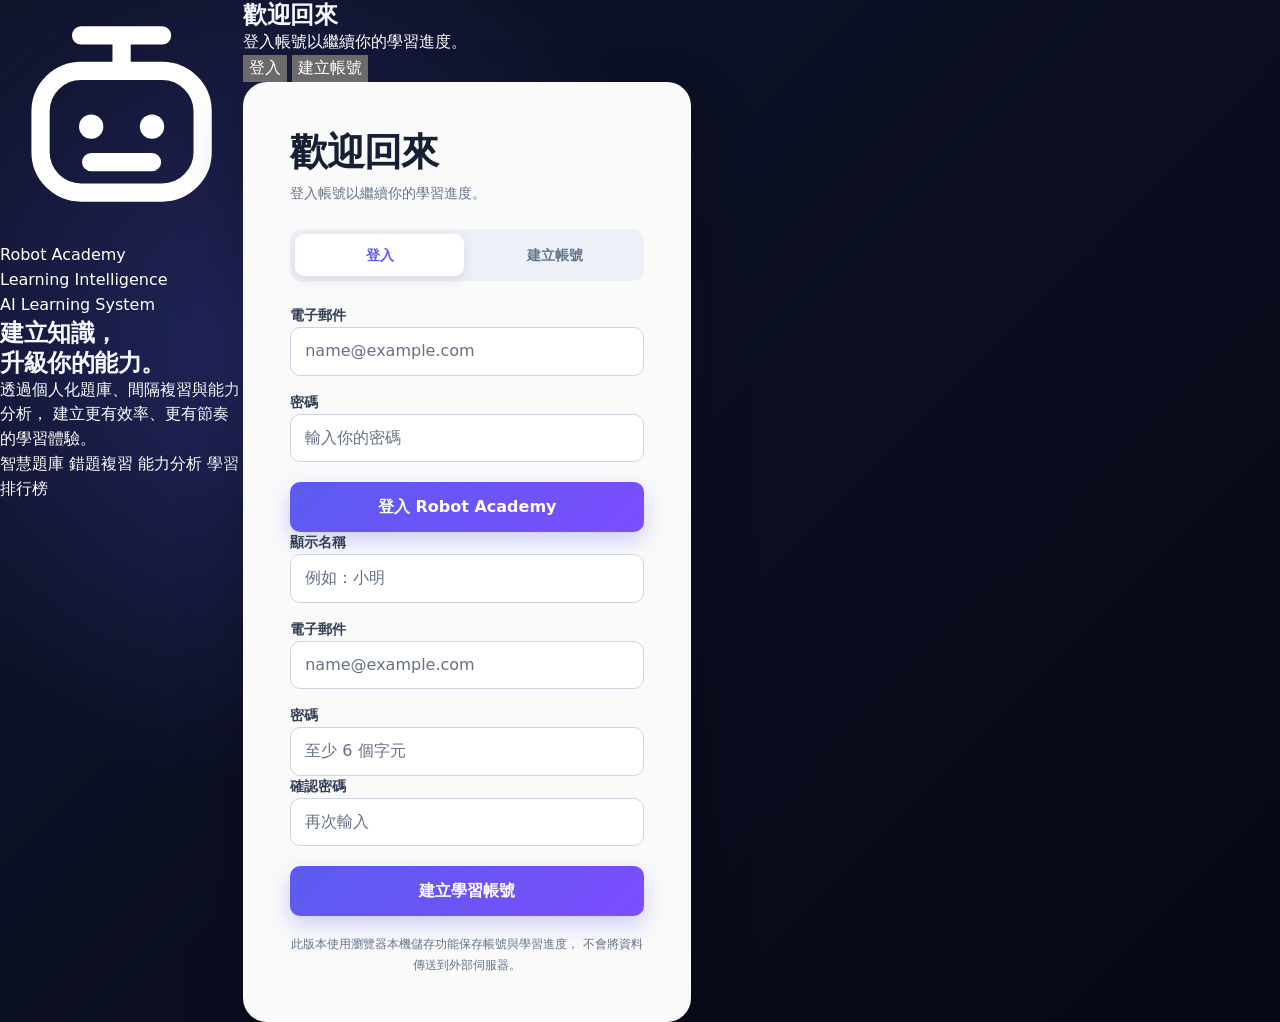
==== commit 4310c028: "Update index.html" ====
--- a/index.html
+++ b/index.html
@@ -36,6 +36,7 @@
     <link rel="stylesheet" href="./css/layout.css">
     <link rel="stylesheet" href="./css/pages.css">
     <link rel="stylesheet" href="./css/responsive.css">
+    <link rel="stylesheet" href="./css/style.css">
 </head>
 
 <body>
@@ -154,125 +155,171 @@
                     aria-live="polite"
                 ></div>
 
-                <!-- 登入表單 -->
-                <form
-                    id="login-form"
-                    class="auth-form active"
-                    autocomplete="on"
-                    novalidate
-                >
-                    <div class="field">
-                        <label for="login-email">電子郵件</label>
-                        <input
-                            id="login-email"
-                            name="email"
-                            type="email"
-                            inputmode="email"
-                            autocomplete="email"
-                            placeholder="name@example.com"
-                            required
-                        >
-                    </div>
-
-                    <div class="field">
-                        <label for="login-password">密碼</label>
-                        <input
-                            id="login-password"
-                            name="password"
-                            type="password"
-                            autocomplete="current-password"
-                            placeholder="輸入你的密碼"
-                            minlength="6"
-                            required
-                        >
-                    </div>
-
-                    <button
-                        class="button button-primary auth-submit"
-                        type="submit"
-                    >
-                        登入 Robot Academy
-                    </button>
-                </form>
-
-                <!-- 註冊表單 -->
-                <form
-                    id="register-form"
-                    class="auth-form"
-                    autocomplete="on"
-                    novalidate
-                    hidden
-                >
-                    <div class="field">
-                        <label for="register-name">顯示名稱</label>
-                        <input
-                            id="register-name"
-                            name="name"
-                            type="text"
-                            autocomplete="name"
-                            placeholder="例如：小明"
-                            maxlength="24"
-                            required
-                        >
-                    </div>
-
-                    <div class="field">
-                        <label for="register-email">電子郵件</label>
-                        <input
-                            id="register-email"
-                            name="email"
-                            type="email"
-                            inputmode="email"
-                            autocomplete="email"
-                            placeholder="name@example.com"
-                            required
-                        >
-                    </div>
-
-                    <div class="field-row">
-                        <div class="field">
-                            <label for="register-password">密碼</label>
-                            <input
-                                id="register-password"
-                                name="password"
-                                type="password"
-                                autocomplete="new-password"
-                                placeholder="至少 6 個字元"
-                                minlength="6"
-                                required
-                            >
-                        </div>
-
-                        <div class="field">
-                            <label for="register-confirm-password">
-                                確認密碼
-                            </label>
-                            <input
-                                id="register-confirm-password"
-                                name="confirmPassword"
-                                type="password"
-                                autocomplete="new-password"
-                                placeholder="再次輸入"
-                                minlength="6"
-                                required
-                            >
-                        </div>
-                    </div>
-
-                    <button
-                        class="button button-primary auth-submit"
-                        type="submit"
-                    >
-                        建立學習帳號
-                    </button>
-                </form>
-
-                <p class="auth-notice">
-                    此版本使用瀏覽器本機儲存功能保存帳號與學習進度，
-                    不會將資料傳送到外部伺服器。
-                </p>
-            </div>
+               <!-- 右側登入區 -->
+<div class="ra-auth-right">
+    <div class="ra-auth-card">
+
+        <div class="ra-auth-heading">
+            <h1>歡迎回來</h1>
+            <p>登入帳號以繼續你的學習進度。</p>
         </div>
+
+        <!-- 保留你原本頁籤按鈕的 ID -->
+        <div class="auth-tabs ra-auth-tabs">
+            <button
+                id="login-tab"
+                class="active"
+                type="button"
+                aria-selected="true"
+            >
+                登入
+            </button>
+
+            <button
+                id="register-tab"
+                type="button"
+                aria-selected="false"
+            >
+                建立帳號
+            </button>
+        </div>
+
+        <!-- 登入表單 -->
+        <form
+            id="login-form"
+            class="auth-form active"
+            autocomplete="on"
+            novalidate
+        >
+            <div class="field">
+                <label for="login-email">
+                    電子郵件
+                </label>
+
+                <input
+                    id="login-email"
+                    name="email"
+                    type="email"
+                    inputmode="email"
+                    autocomplete="email"
+                    placeholder="name@example.com"
+                    required
+                >
+            </div>
+
+            <div class="field">
+                <label for="login-password">
+                    密碼
+                </label>
+
+                <input
+                    id="login-password"
+                    name="password"
+                    type="password"
+                    autocomplete="current-password"
+                    placeholder="輸入你的密碼"
+                    minlength="6"
+                    required
+                >
+            </div>
+
+            <button
+                class="button button-primary auth-submit"
+                type="submit"
+            >
+                登入 Robot Academy
+            </button>
+        </form>
+
+        <!-- 註冊表單 -->
+        <form
+            id="register-form"
+            class="auth-form"
+            autocomplete="on"
+            novalidate
+            hidden
+        >
+            <div class="field">
+                <label for="register-name">
+                    顯示名稱
+                </label>
+
+                <input
+                    id="register-name"
+                    name="name"
+                    type="text"
+                    autocomplete="name"
+                    placeholder="例如：小明"
+                    maxlength="24"
+                    required
+                >
+            </div>
+
+            <div class="field">
+                <label for="register-email">
+                    電子郵件
+                </label>
+
+                <input
+                    id="register-email"
+                    name="email"
+                    type="email"
+                    inputmode="email"
+                    autocomplete="email"
+                    placeholder="name@example.com"
+                    required
+                >
+            </div>
+
+            <div class="field-row">
+                <div class="field">
+                    <label for="register-password">
+                        密碼
+                    </label>
+
+                    <input
+                        id="register-password"
+                        name="password"
+                        type="password"
+                        autocomplete="new-password"
+                        placeholder="至少 6 個字元"
+                        minlength="6"
+                        required
+                    >
+                </div>
+
+                <div class="field">
+                    <label for="register-confirm-password">
+                        確認密碼
+                    </label>
+
+                    <input
+                        id="register-confirm-password"
+                        name="confirmPassword"
+                        type="password"
+                        autocomplete="new-password"
+                        placeholder="再次輸入"
+                        minlength="6"
+                        required
+                    >
+                </div>
+            </div>
+
+            <button
+                class="button button-primary auth-submit"
+                type="submit"
+            >
+                建立學習帳號
+            </button>
+        </form>
+
+        <p class="auth-notice ra-auth-note">
+            此版本使用瀏覽器本機儲存功能保存帳號與學習進度，
+            不會將資料傳送到外部伺服器。
+        </p>
+
+    </div>
+</div>
     </section>
 
     <!-- =====================================================
@@ -597,17 +644,14 @@
         </div>
     </noscript>
 
-    <!-- =====================================================
-         JavaScript 載入順序
+    <!-- ====================================================
+     JavaScript 載入順序
     ====================================================== -->
-    <script src="./js/storage.js" defer></script>
-    <script src="./data/questions.js" defer></script>
     <script src="./js/data.js" defer></script>
     <script src="./js/app.js" defer></script>
-    <script src="./js/auth.js" defer></script>
+    <script src="./js/dashboard.js" defer></script>
     <script src="./js/course.js" defer></script>
-    <script src="./js/quiz.js" defer></script>
     <script src="./js/lesson.js" defer></script>
-    <script src="./js/dashboard.js" defer></script>
-</body>
-</html>
+    
+    </body>
+    </html>
--- a/css/style.css
+++ b/css/style.css
@@ -0,0 +1,377 @@
+/* =========================================================
+   Auth layout correction
+   必須放在 style.css 最底部
+========================================================= */
+
+#auth-screen {
+    display: grid !important;
+    grid-template-columns:
+        minmax(0, 1.08fr)
+        minmax(420px, 0.92fr) !important;
+    grid-template-rows: minmax(0, 1fr) !important;
+    width: 100% !important;
+    min-height: 100vh !important;
+    min-height: 100svh !important;
+    overflow: hidden !important;
+    color: #ffffff;
+    background:
+        radial-gradient(
+            circle at 22% 35%,
+            rgba(91, 92, 240, 0.28),
+            transparent 36%
+        ),
+        linear-gradient(
+            135deg,
+            #10142d 0%,
+            #050914 100%
+        ) !important;
+}
+
+#auth-screen > * {
+    min-width: 0;
+}
+
+/* 左側 */
+
+#auth-screen > .ra-auth-left {
+    display: flex !important;
+    flex-direction: column !important;
+    align-items: center !important;
+    justify-content: center !important;
+    gap: clamp(24px, 4vh, 42px) !important;
+    min-width: 0 !important;
+    min-height: 100vh !important;
+    margin: 0 !important;
+    padding: clamp(36px, 5vw, 72px) !important;
+    color: #ffffff !important;
+    background: transparent !important;
+    border: 0 !important;
+    border-radius: 0 !important;
+    box-shadow: none !important;
+}
+
+#auth-screen .ra-robot {
+    display: flex;
+    align-items: center;
+    justify-content: center;
+    flex: 0 1 auto;
+    width: min(430px, 70%);
+    min-width: 0;
+}
+
+#auth-screen > .ra-auth-left .ra-robot > svg,
+#auth-screen > .ra-auth-left .ra-robot > img {
+    display: block !important;
+    width: 100% !important;
+    max-width: 430px !important;
+    height: auto !important;
+    max-height: 47vh !important;
+    margin: 0 !important;
+    object-fit: contain;
+}
+
+#auth-screen .ra-brand {
+    width: min(620px, 100%);
+    color: #ffffff;
+    text-align: left;
+}
+
+#auth-screen .ra-brand p {
+    margin: 0;
+}
+
+#auth-screen .ra-brand-name {
+    color: #ffffff !important;
+    font-size: 16px;
+    font-weight: 800;
+}
+
+#auth-screen .ra-brand-subtitle {
+    color: rgba(255, 255, 255, 0.8) !important;
+    font-size: 14px;
+    font-weight: 700;
+}
+
+#auth-screen .ra-brand-eyebrow {
+    margin-top: 4px !important;
+    color: #8b8cff !important;
+    font-size: 12px;
+    font-weight: 900;
+    letter-spacing: 0.13em;
+}
+
+#auth-screen .ra-brand h2 {
+    margin: 14px 0 10px;
+    color: #ffffff;
+    font-size: clamp(30px, 3.5vw, 48px);
+    line-height: 1.2;
+    letter-spacing: -0.03em;
+    writing-mode: horizontal-tb !important;
+    word-break: keep-all !important;
+}
+
+#auth-screen .ra-brand h2 + p {
+    color: rgba(190, 202, 232, 0.76) !important;
+    font-size: 14px;
+    line-height: 1.8;
+}
+
+#auth-screen .ra-brand-features {
+    display: flex;
+    flex-wrap: wrap;
+    gap: 10px 16px;
+    margin-top: 14px;
+}
+
+#auth-screen .ra-brand-features span {
+    color: rgba(255, 255, 255, 0.9);
+    font-size: 13px;
+    font-weight: 700;
+}
+
+/* 右側 */
+
+#auth-screen > .ra-auth-right {
+    display: grid !important;
+    place-items: center !important;
+    align-self: stretch !important;
+    justify-self: stretch !important;
+    width: auto !important;
+    max-width: none !important;
+    min-width: 0 !important;
+    min-height: 100vh !important;
+    margin: 0 !important;
+    padding: clamp(24px, 5vw, 72px) !important;
+    color: #172033 !important;
+    background: transparent !important;
+    border: 0 !important;
+    border-radius: 0 !important;
+    box-shadow: none !important;
+}
+
+#auth-screen .ra-auth-card {
+    display: block !important;
+    width: min(460px, 100%) !important;
+    max-width: 460px !important;
+    min-width: 0 !important;
+    margin: 0 !important;
+    padding: clamp(30px, 4vw, 46px) !important;
+    color: #172033 !important;
+    background: rgba(255, 255, 255, 0.98) !important;
+    border: 1px solid rgba(255, 255, 255, 0.35) !important;
+    border-radius: 24px !important;
+    box-shadow: 0 24px 60px rgba(0, 0, 0, 0.28) !important;
+}
+
+#auth-screen .ra-auth-card > * {
+    width: 100% !important;
+    min-width: 0 !important;
+    max-width: none !important;
+}
+
+#auth-screen .ra-auth-heading {
+    display: block !important;
+}
+
+#auth-screen .ra-auth-heading h1,
+#auth-screen .ra-auth-heading h2 {
+    display: block !important;
+    width: 100% !important;
+    margin: 0 0 7px !important;
+    color: #172033 !important;
+    font-size: clamp(30px, 3vw, 40px) !important;
+    line-height: 1.2 !important;
+    letter-spacing: -0.03em;
+    writing-mode: horizontal-tb !important;
+    white-space: normal !important;
+    word-break: keep-all !important;
+}
+
+#auth-screen .ra-auth-heading p {
+    display: block !important;
+    width: 100% !important;
+    margin: 0 !important;
+    color: #64748b !important;
+    font-size: 14px;
+    line-height: 1.7;
+    writing-mode: horizontal-tb !important;
+    white-space: normal !important;
+}
+
+/* 登入／註冊頁籤 */
+
+#auth-screen .ra-auth-tabs {
+    display: grid !important;
+    grid-template-columns: repeat(2, minmax(0, 1fr)) !important;
+    gap: 6px !important;
+    width: 100% !important;
+    margin: 24px 0 !important;
+    padding: 5px !important;
+    background: #edf1f7 !important;
+    border-radius: 12px !important;
+}
+
+#auth-screen .ra-auth-tabs button {
+    display: block !important;
+    width: 100% !important;
+    min-width: 0 !important;
+    min-height: 42px !important;
+    margin: 0 !important;
+    padding: 8px 12px !important;
+    color: #64748b !important;
+    background: transparent !important;
+    border: 0 !important;
+    border-radius: 9px !important;
+    box-shadow: none !important;
+    font-size: 14px !important;
+    font-weight: 800 !important;
+    line-height: 1.3 !important;
+    text-align: center !important;
+    writing-mode: horizontal-tb !important;
+    white-space: nowrap !important;
+}
+
+#auth-screen .ra-auth-tabs button.active,
+#auth-screen .ra-auth-tabs button.is-active,
+#auth-screen .ra-auth-tabs button[aria-selected="true"] {
+    color: #5b5cf0 !important;
+    background: #ffffff !important;
+    box-shadow: 0 4px 12px rgba(15, 23, 42, 0.1) !important;
+}
+
+/* 表單 */
+
+#auth-screen .ra-auth-card form {
+    display: grid !important;
+    grid-template-columns: minmax(0, 1fr) !important;
+    gap: 16px !important;
+    width: 100% !important;
+    min-width: 0 !important;
+    margin: 0 !important;
+}
+
+#auth-screen .ra-auth-card form > * {
+    width: 100% !important;
+    min-width: 0 !important;
+    max-width: none !important;
+}
+
+#auth-screen .ra-auth-card label {
+    display: grid !important;
+    grid-template-columns: minmax(0, 1fr) !important;
+    gap: 7px !important;
+    width: 100% !important;
+    margin: 0 !important;
+    color: #334155 !important;
+    font-size: 14px !important;
+    font-weight: 800 !important;
+    writing-mode: horizontal-tb !important;
+}
+
+#auth-screen .ra-auth-card input,
+#auth-screen .ra-auth-card select,
+#auth-screen .ra-auth-card textarea {
+    display: block !important;
+    width: 100% !important;
+    min-width: 0 !important;
+    max-width: none !important;
+    min-height: 48px !important;
+    margin: 0 !important;
+    padding: 11px 14px !important;
+    color: #172033 !important;
+    background: #ffffff !important;
+    border: 1px solid #cbd5e1 !important;
+    border-radius: 10px !important;
+    outline: none !important;
+    writing-mode: horizontal-tb !important;
+}
+
+#auth-screen .ra-auth-card input:focus,
+#auth-screen .ra-auth-card select:focus,
+#auth-screen .ra-auth-card textarea:focus {
+    border-color: #5b5cf0 !important;
+    box-shadow: 0 0 0 4px rgba(91, 92, 240, 0.13) !important;
+}
+
+#auth-screen .ra-auth-card form button[type="submit"] {
+    display: block !important;
+    width: 100% !important;
+    min-height: 50px !important;
+    margin: 4px 0 0 !important;
+    padding: 11px 18px !important;
+    color: #ffffff !important;
+    background: linear-gradient(
+        135deg,
+        #5b5cf0,
+        #7c4dff
+    ) !important;
+    border: 0 !important;
+    border-radius: 10px !important;
+    box-shadow: 0 9px 22px rgba(91, 92, 240, 0.28) !important;
+    font-weight: 800 !important;
+    line-height: 1.4 !important;
+    text-align: center !important;
+    writing-mode: horizontal-tb !important;
+    white-space: normal !important;
+}
+
+#auth-screen .ra-auth-note {
+    display: block !important;
+    width: 100% !important;
+    margin: 18px 0 0 !important;
+    color: #64748b !important;
+    font-size: 12px !important;
+    line-height: 1.7 !important;
+    text-align: center !important;
+    writing-mode: horizontal-tb !important;
+    white-space: normal !important;
+}
+
+/* 手機版 */
+
+@media (max-width: 900px) {
+    #auth-screen {
+        grid-template-columns: minmax(0, 1fr) !important;
+        grid-template-rows: auto auto !important;
+        overflow: auto !important;
+    }
+
+    #auth-screen > .ra-auth-left {
+        min-height: auto !important;
+        gap: 20px !important;
+        padding: 36px 20px 16px !important;
+        text-align: center;
+    }
+
+    #auth-screen .ra-robot {
+        width: min(230px, 55vw);
+    }
+
+    #auth-screen > .ra-auth-left .ra-robot > svg,
+    #auth-screen > .ra-auth-left .ra-robot > img {
+        max-width: 230px !important;
+        max-height: 230px !important;
+    }
+
+    #auth-screen .ra-brand {
+        text-align: center;
+    }
+
+    #auth-screen .ra-brand h2 {
+        font-size: 30px !important;
+    }
+
+    #auth-screen .ra-brand-features {
+        justify-content: center;
+    }
+
+    #auth-screen > .ra-auth-right {
+        min-height: auto !important;
+        padding: 16px 16px 40px !important;
+    }
+
+    #auth-screen .ra-auth-card {
+        padding: 28px 22px !important;
+        border-radius: 20px !important;
+    }
+}
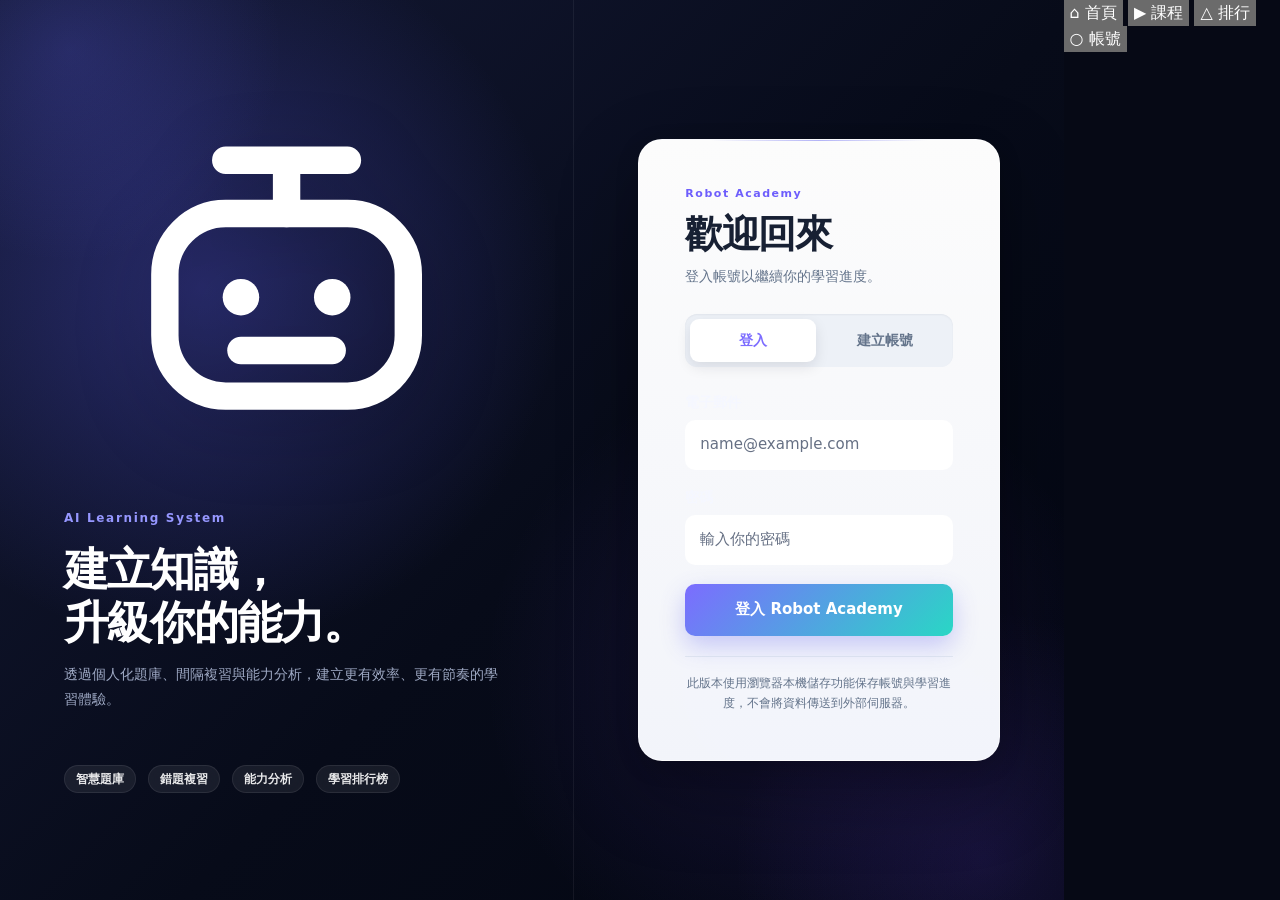
==== commit 8585013e: "Update index.html" ====
--- a/index.html
+++ b/index.html
@@ -16,7 +16,6 @@
 
     <title>Robot Academy</title>
 
-    <!-- 避免重新整理時主題閃爍 -->
     <script>
         (function () {
             try {
@@ -30,7 +29,6 @@
         })();
     </script>
 
-    <!-- 樣式檔 -->
     <link rel="stylesheet" href="./css/variables.css">
     <link rel="stylesheet" href="./css/components.css">
     <link rel="stylesheet" href="./css/layout.css">
@@ -40,580 +38,112 @@
 </head>
 
 <body>
-    <!-- 背景光暈 -->
     <div class="ambient ambient-one" aria-hidden="true"></div>
     <div class="ambient ambient-two" aria-hidden="true"></div>
 
-    <!-- =====================================================
-         登入／註冊
-    ====================================================== -->
-    <section id="auth-screen" aria-label="帳號登入">
-        <div class="auth-layout">
-            <!-- 品牌介紹 -->
-            <div class="auth-story">
-                <div class="brand">
-                    <div class="brand-mark" aria-hidden="true">
-                        <svg
-                            viewBox="0 0 24 24"
-                            fill="none"
-                            xmlns="http://www.w3.org/2000/svg"
-                        >
-                            <path
-                                d="M8 3.5h8M12 3.5V7"
-                                stroke="currentColor"
-                                stroke-width="1.8"
-                                stroke-linecap="round"
-                            />
-                            <rect
-                                x="4"
-                                y="7"
-                                width="16"
-                                height="12"
-                                rx="4"
-                                stroke="currentColor"
-                                stroke-width="1.8"
-                            />
-                            <circle cx="9" cy="12.5" r="1.2" fill="currentColor"/>
-                            <circle cx="15" cy="12.5" r="1.2" fill="currentColor"/>
-                            <path
-                                d="M9 16h6"
-                                stroke="currentColor"
-                                stroke-width="1.8"
-                                stroke-linecap="round"
-                            />
-                        </svg>
+    <div id="app" class="app-layout">
+        
+        <section id="auth-screen" class="academy-auth" aria-label="帳號登入">
+            
+            <div class="academy-auth__brand">
+                <div class="academy-auth__brand-inner">
+                    
+                    <svg class="academy-auth__robot" viewBox="0 0 24 24" fill="none" xmlns="http://www.w3.org/2000/svg">
+                        <path d="M8 3.5h8M12 3.5V7" stroke="currentColor" stroke-width="1.8" stroke-linecap="round"/>
+                        <rect x="4" y="7" width="16" height="12" rx="4" stroke="currentColor" stroke-width="1.8"/>
+                        <circle cx="9" cy="12.5" r="1.2" fill="currentColor"/>
+                        <circle cx="15" cy="12.5" r="1.2" fill="currentColor"/>
+                        <path d="M9 16h6" stroke="currentColor" stroke-width="1.8" stroke-linecap="round"/>
+                    </svg>
+
+                    <div class="academy-auth__brand-copy">
+                        <p class="academy-auth__eyebrow">AI Learning System</p>
+                        <h2>建立知識，<br><span>升級你的能力。</span></h2>
+                        <p class="academy-auth__description">透過個人化題庫、間隔複習與能力分析，建立更有效率、更有節奏的學習體驗。</p>
                     </div>
 
-                    <div>
-                        <div class="brand-name">Robot Academy</div>
-                        <div class="brand-subtitle">Learning Intelligence</div>
-                    </div>
-                </div>
-
-                <div class="auth-copy">
-                    <div class="eyebrow">AI Learning System</div>
-
-                    <h1>
-                        建立知識，<br>
-                        <span>升級你的能力。</span>
-                    </h1>
-
-                    <p>
-                        透過個人化題庫、間隔複習與能力分析，
-                        建立更有效率、更有節奏的學習體驗。
-                    </p>
-                </div>
-
-                <div class="auth-features" aria-label="平台特色">
-                    <span class="auth-feature">智慧題庫</span>
-                    <span class="auth-feature">錯題複習</span>
-                    <span class="auth-feature">能力分析</span>
-                    <span class="auth-feature">學習排行榜</span>
-                </div>
-            </div>
-
-            <!-- 登入面板 -->
-            <div class="auth-panel">
-                <div class="auth-panel-header">
-                    <h2 id="auth-panel-title">歡迎回來</h2>
-                    <p id="auth-panel-description">
-                        登入帳號以繼續你的學習進度。
-                    </p>
-                </div>
-
-                <div class="auth-tabs" role="tablist" aria-label="帳號操作">
-                    <button
-                        id="login-tab"
-                        class="auth-tab active"
-                        type="button"
-                        role="tab"
-                        aria-selected="true"
-                        aria-controls="login-form"
-                        data-auth-tab="login"
-                    >
-                        登入
-                    </button>
-
-                    <button
-                        id="register-tab"
-                        class="auth-tab"
-                        type="button"
-                        role="tab"
-                        aria-selected="false"
-                        aria-controls="register-form"
-                        data-auth-tab="register"
-                    >
-                        建立帳號
-                    </button>
-                </div>
-
-                <!-- 狀態訊息 -->
-                <div
-                    id="auth-message"
-                    class="auth-message"
-                    role="status"
-                    aria-live="polite"
-                ></div>
-
-               <!-- 右側登入區 -->
-<div class="ra-auth-right">
-    <div class="ra-auth-card">
-
-        <div class="ra-auth-heading">
-            <h1>歡迎回來</h1>
-            <p>登入帳號以繼續你的學習進度。</p>
-        </div>
-
-        <!-- 保留你原本頁籤按鈕的 ID -->
-        <div class="auth-tabs ra-auth-tabs">
-            <button
-                id="login-tab"
-                class="active"
-                type="button"
-                aria-selected="true"
-            >
-                登入
-            </button>
-
-            <button
-                id="register-tab"
-                type="button"
-                aria-selected="false"
-            >
-                建立帳號
-            </button>
-        </div>
-
-        <!-- 登入表單 -->
-        <form
-            id="login-form"
-            class="auth-form active"
-            autocomplete="on"
-            novalidate
-        >
-            <div class="field">
-                <label for="login-email">
-                    電子郵件
-                </label>
-
-                <input
-                    id="login-email"
-                    name="email"
-                    type="email"
-                    inputmode="email"
-                    autocomplete="email"
-                    placeholder="name@example.com"
-                    required
-                >
-            </div>
-
-            <div class="field">
-                <label for="login-password">
-                    密碼
-                </label>
-
-                <input
-                    id="login-password"
-                    name="password"
-                    type="password"
-                    autocomplete="current-password"
-                    placeholder="輸入你的密碼"
-                    minlength="6"
-                    required
-                >
-            </div>
-
-            <button
-                class="button button-primary auth-submit"
-                type="submit"
-            >
-                登入 Robot Academy
-            </button>
-        </form>
-
-        <!-- 註冊表單 -->
-        <form
-            id="register-form"
-            class="auth-form"
-            autocomplete="on"
-            novalidate
-            hidden
-        >
-            <div class="field">
-                <label for="register-name">
-                    顯示名稱
-                </label>
-
-                <input
-                    id="register-name"
-                    name="name"
-                    type="text"
-                    autocomplete="name"
-                    placeholder="例如：小明"
-                    maxlength="24"
-                    required
-                >
-            </div>
-
-            <div class="field">
-                <label for="register-email">
-                    電子郵件
-                </label>
-
-                <input
-                    id="register-email"
-                    name="email"
-                    type="email"
-                    inputmode="email"
-                    autocomplete="email"
-                    placeholder="name@example.com"
-                    required
-                >
-            </div>
-
-            <div class="field-row">
-                <div class="field">
-                    <label for="register-password">
-                        密碼
-                    </label>
-
-                    <input
-                        id="register-password"
-                        name="password"
-                        type="password"
-                        autocomplete="new-password"
-                        placeholder="至少 6 個字元"
-                        minlength="6"
-                        required
-                    >
-                </div>
-
-                <div class="field">
-                    <label for="register-confirm-password">
-                        確認密碼
-                    </label>
-
-                    <input
-                        id="register-confirm-password"
-                        name="confirmPassword"
-                        type="password"
-                        autocomplete="new-password"
-                        placeholder="再次輸入"
-                        minlength="6"
-                        required
-                    >
-                </div>
-            </div>
-
-            <button
-                class="button button-primary auth-submit"
-                type="submit"
-            >
-                建立學習帳號
-            </button>
-        </form>
-
-        <p class="auth-notice ra-auth-note">
-            此版本使用瀏覽器本機儲存功能保存帳號與學習進度，
-            不會將資料傳送到外部伺服器。
-        </p>
-
-    </div>
-</div>
-    </section>
-
-    <!-- =====================================================
-         主應用程式
-    ====================================================== -->
-    <div id="app-shell" hidden>
-        <!-- 桌面側邊欄 -->
-        <aside class="sidebar" aria-label="主要導覽">
-            <div class="sidebar-brand">
-                <div class="brand">
-                    <div class="brand-mark" aria-hidden="true">
-                        <svg
-                            viewBox="0 0 24 24"
-                            fill="none"
-                            xmlns="http://www.w3.org/2000/svg"
-                        >
-                            <path
-                                d="M8 3.5h8M12 3.5V7"
-                                stroke="currentColor"
-                                stroke-width="1.8"
-                                stroke-linecap="round"
-                            />
-                            <rect
-                                x="4"
-                                y="7"
-                                width="16"
-                                height="12"
-                                rx="4"
-                                stroke="currentColor"
-                                stroke-width="1.8"
-                            />
-                            <circle cx="9" cy="12.5" r="1.2" fill="currentColor"/>
-                            <circle cx="15" cy="12.5" r="1.2" fill="currentColor"/>
-                            <path
-                                d="M9 16h6"
-                                stroke="currentColor"
-                                stroke-width="1.8"
-                                stroke-linecap="round"
-                            />
-                        </svg>
-                    </div>
-
-                    <div>
-                        <div class="brand-name">Robot Academy</div>
-                        <div class="brand-subtitle">Learning System</div>
+                    <div class="academy-auth__features" aria-label="平台特色">
+                        <span>智慧題庫</span>
+                        <span>錯題複習</span>
+                        <span>能力分析</span>
+                        <span>學習排行榜</span>
                     </div>
                 </div>
             </div>
 
-            <nav class="sidebar-nav">
-                <div class="nav-label">學習中心</div>
+            <div class="academy-auth__main">
+                <div class="academy-auth__card">
+                    
+                    <header class="academy-auth__header">
+                        <p class="academy-auth__card-eyebrow">Robot Academy</p>
+                        <h1 id="auth-panel-title">歡迎回來</h1>
+                        <p id="auth-panel-description">登入帳號以繼續你的學習進度。</p>
+                    </header>
 
-                <button
-                    class="nav-button active"
-                    type="button"
-                    data-route="dashboard"
-                >
-                    <span class="nav-icon" aria-hidden="true">⌂</span>
-                    <span>學習總覽</span>
-                </button>
+                    <div id="auth-message" class="auth-message" role="status" aria-live="polite"></div>
 
-                <button
-                    class="nav-button"
-                    type="button"
-                    data-route="learn"
-                >
-                    <span class="nav-icon" aria-hidden="true">◇</span>
-                    <span>開始學習</span>
-                </button>
+                    <div class="academy-auth__tabs" role="tablist" aria-label="帳號操作">
+                        <button id="login-tab" class="academy-auth__tab active" type="button" role="tab" aria-selected="true" aria-controls="login-form" data-auth-tab="login">登入</button>
+                        <button id="register-tab" class="academy-auth__tab" type="button" role="tab" aria-selected="false" aria-controls="register-form" data-auth-tab="register">建立帳號</button>
+                    </div>
 
-                <button
-                    class="nav-button"
-                    type="button"
-                    data-route="review"
-                >
-                    <span class="nav-icon" aria-hidden="true">↻</span>
-                    <span>錯題複習</span>
-                </button>
+                    <form id="login-form" class="auth-form active" autocomplete="on" novalidate>
+                        <div class="field">
+                            <label for="login-email">電子郵件</label>
+                            <input id="login-email" name="email" type="email" inputmode="email" autocomplete="email" placeholder="name@example.com" required>
+                        </div>
+                        <div class="field">
+                            <label for="login-password">密碼</label>
+                            <input id="login-password" name="password" type="password" autocomplete="current-password" placeholder="輸入你的密碼" minlength="6" required>
+                        </div>
+                        <button class="button button-primary auth-submit" type="submit">登入 Robot Academy</button>
+                    </form>
 
-                <div class="nav-label">社群與帳號</div>
+                    <form id="register-form" class="auth-form" autocomplete="on" novalidate hidden>
+                        <div class="field">
+                            <label for="register-name">顯示名稱</label>
+                            <input id="register-name" name="name" type="text" autocomplete="name" placeholder="例如：小明" maxlength="24" required>
+                        </div>
+                        <div class="field">
+                            <label for="register-email">電子郵件</label>
+                            <input id="register-email" name="email" type="email" inputmode="email" autocomplete="email" placeholder="name@example.com" required>
+                        </div>
+                        <div class="field-row">
+                            <div class="field">
+                                <label for="register-password">密碼</label>
+                                <input id="register-password" name="password" type="password" autocomplete="new-password" placeholder="至少 6 個字元" minlength="6" required>
+                            </div>
+                            <div class="field">
+                                <label for="register-confirm-password">確認密碼</label>
+                                <input id="register-confirm-password" name="confirmPassword" type="password" autocomplete="new-password" placeholder="再次輸入" minlength="6" required>
+                            </div>
+                        </div>
+                        <button class="button button-primary auth-submit" type="submit">建立學習帳號</button>
+                    </form>
 
-                <button
-                    class="nav-button"
-                    type="button"
-                    data-route="leaderboard"
-                >
-                    <span class="nav-icon" aria-hidden="true">△</span>
-                    <span>排行榜</span>
-                </button>
+                    <p class="academy-auth__notice">
+                        此版本使用瀏覽器本機儲存功能保存帳號與學習進度，不會將資料傳送到外部伺服器。
+                    </p>
 
-                <button
-                    class="nav-button"
-                    type="button"
-                    data-route="profile"
-                >
-                    <span class="nav-icon" aria-hidden="true">○</span>
-                    <span>個人資料</span>
-                </button>
-            </nav>
-
-            <div class="sidebar-spacer"></div>
-
-            <!-- 側邊欄等級進度 -->
-            <div class="sidebar-progress">
-                <div class="sidebar-progress-top">
-                    <span id="sidebar-level">Level 1</span>
-                    <span id="sidebar-xp">0 / 100 XP</span>
-                </div>
-
-                <div
-                    class="progress-track"
-                    role="progressbar"
-                    aria-label="等級經驗值"
-                    aria-valuemin="0"
-                    aria-valuemax="100"
-                    aria-valuenow="0"
-                >
-                    <div
-                        id="sidebar-progress-fill"
-                        class="progress-fill"
-                        style="width: 0%"
-                    ></div>
-                </div>
-
-                <div class="sidebar-progress-copy">
-                    <span>目前進度</span>
-                    <span id="sidebar-progress-percent">0%</span>
                 </div>
             </div>
+        </section>
 
-            <!-- 使用者帳號 -->
-            <button
-                id="sidebar-account"
-                class="sidebar-account"
-                type="button"
-                data-route="profile"
-            >
-                <span
-                    id="sidebar-avatar"
-                    class="avatar"
-                    aria-hidden="true"
-                >
-                    RA
-                </span>
-
-                <span class="account-copy">
-                    <span
-                        id="sidebar-user-name"
-                        class="account-name"
-                    >
-                        Robot Learner
-                    </span>
-
-                    <span
-                        id="sidebar-user-rank"
-                        class="account-rank"
-                    >
-                        新手學員
-                    </span>
-                </span>
-
-                <span aria-hidden="true">›</span>
-            </button>
-        </aside>
-
-        <!-- 主要欄位 -->
-        <div class="app-column">
-            <!-- 頂部工具列 -->
-            <header class="topbar">
-                <div class="mobile-brand" aria-hidden="true">
-                    <div class="brand-mark">
-                        <svg
-                            viewBox="0 0 24 24"
-                            fill="none"
-                            xmlns="http://www.w3.org/2000/svg"
-                        >
-                            <rect
-                                x="4"
-                                y="7"
-                                width="16"
-                                height="12"
-                                rx="4"
-                                stroke="currentColor"
-                                stroke-width="1.8"
-                            />
-                            <circle cx="9" cy="12.5" r="1.2" fill="currentColor"/>
-                            <circle cx="15" cy="12.5" r="1.2" fill="currentColor"/>
-                            <path
-                                d="M9 16h6"
-                                stroke="currentColor"
-                                stroke-width="1.8"
-                                stroke-linecap="round"
-                            />
-                        </svg>
-                    </div>
-                </div>
-
-                <div class="page-heading">
-                    <h1 id="page-title">學習總覽</h1>
-                    <p id="page-description">
-                        查看今天的任務與學習進度
-                    </p>
-                </div>
-
-                <div class="topbar-actions">
-                    <div class="top-status" aria-label="連續學習天數">
-                        <span aria-hidden="true">◆</span>
-                        <span>
-                            連續
-                            <strong id="streak-count">0</strong>
-                            天
-                        </span>
-                    </div>
-
-                    <button
-                        id="theme-toggle"
-                        class="icon-button"
-                        type="button"
-                        aria-label="切換明暗主題"
-                        title="切換明暗主題"
-                    >
-                        <span id="theme-toggle-icon" aria-hidden="true">☾</span>
-                    </button>
-
-                    <button
-                        id="top-profile-button"
-                        class="avatar top-avatar"
-                        type="button"
-                        data-route="profile"
-                        aria-label="開啟個人資料"
-                    >
-                        RA
-                    </button>
-                </div>
-            </header>
-
-            <!-- 動態頁面內容 -->
-            <main
-                id="view-root"
-                tabindex="-1"
-                aria-live="polite"
-            >
-                <div class="view-container">
-                    <div class="empty-state">
-                        <div class="empty-state-icon" aria-hidden="true">◇</div>
-                        <h3>正在載入 Robot Academy</h3>
-                        <p>請稍候，正在準備你的學習空間。</p>
-                    </div>
-                </div>
-            </main>
-
-            <!-- 手機底部導覽 -->
-            <nav class="mobile-nav" aria-label="手機導覽">
-                <button
-                    class="mobile-nav-button active"
-                    type="button"
-                    data-route="dashboard"
-                >
+        <div class="mobile-nav" aria-label="主要選單">
+            <nav class="mobile-nav__inner">
+                <button class="mobile-nav-button" type="button" data-route="dashboard">
                     <span aria-hidden="true">⌂</span>
-                    <span>總覽</span>
+                    <span>首頁</span>
                 </button>
-
-                <button
-                    class="mobile-nav-button"
-                    type="button"
-                    data-route="learn"
-                >
-                    <span aria-hidden="true">◇</span>
-                    <span>學習</span>
+                <button class="mobile-nav-button" type="button" data-route="courses">
+                    <span aria-hidden="true">▶</span>
+                    <span>課程</span>
                 </button>
-
-                <button
-                    class="mobile-nav-button"
-                    type="button"
-                    data-route="review"
-                >
-                    <span aria-hidden="true">↻</span>
-                    <span>複習</span>
-                </button>
-
-                <button
-                    class="mobile-nav-button"
-                    type="button"
-                    data-route="leaderboard"
-                >
+                <button class="mobile-nav-button" type="button" data-route="leaderboard">
                     <span aria-hidden="true">△</span>
                     <span>排行</span>
                 </button>
-
-                <button
-                    class="mobile-nav-button"
-                    type="button"
-                    data-route="profile"
-                >
+                <button class="mobile-nav-button" type="button" data-route="profile">
                     <span aria-hidden="true">○</span>
                     <span>帳號</span>
                 </button>
@@ -621,14 +151,8 @@
         </div>
     </div>
 
-    <!-- =====================================================
-         全域元件容器
-    ====================================================== -->
-
-    <!-- 彈出視窗 -->
     <div id="modal-root" aria-live="polite"></div>
 
-    <!-- 提示訊息 -->
     <div
         id="toast-root"
         class="toast-root"
@@ -636,7 +160,6 @@
         aria-atomic="true"
     ></div>
 
-    <!-- JavaScript 關閉提示 -->
     <noscript>
         <div class="noscript-message">
             Robot Academy 需要 JavaScript 才能正常運作，
@@ -644,14 +167,11 @@
         </div>
     </noscript>
 
-    <!-- ====================================================
-     JavaScript 載入順序
-    ====================================================== -->
     <script src="./js/data.js" defer></script>
     <script src="./js/app.js" defer></script>
     <script src="./js/dashboard.js" defer></script>
     <script src="./js/course.js" defer></script>
     <script src="./js/lesson.js" defer></script>
     
-    </body>
-    </html>
+</body>
+</html>
--- a/css/style.css
+++ b/css/style.css
@@ -1,377 +1,1241 @@
 /* =========================================================
-   Auth layout correction
-   必須放在 style.css 最底部
-========================================================= */
-
-#auth-screen {
-    display: grid !important;
+   Robot Academy
+   完整登入／註冊頁面樣式
+========================================================= */
+
+/* =========================================================
+   1. 全域變數
+========================================================= */
+
+:root {
+    --color-background: #060915;
+    --color-background-light: #141936;
+
+    --color-primary: #5b5cf0;
+    --color-primary-dark: #4f46e5;
+    --color-secondary: #754cff;
+
+    --color-white: #ffffff;
+    --color-card: #ffffff;
+
+    --color-heading: #172033;
+    --color-text: #334155;
+    --color-muted: #64748b;
+    --color-placeholder: #94a3b8;
+
+    --color-border: #cbd5e1;
+    --color-border-light: #e2e8f0;
+
+    --radius-small: 10px;
+    --radius-medium: 14px;
+    --radius-large: 24px;
+
+    --shadow-card:
+        0 30px 80px rgba(0, 0, 0, 0.30),
+        0 6px 24px rgba(0, 0, 0, 0.12);
+
+    --shadow-button:
+        0 10px 24px rgba(91, 92, 240, 0.30);
+
+    --font-family:
+        Inter,
+        "Noto Sans TC",
+        "PingFang TC",
+        "Microsoft JhengHei",
+        system-ui,
+        -apple-system,
+        BlinkMacSystemFont,
+        "Segoe UI",
+        sans-serif;
+}
+
+/* =========================================================
+   2. Reset
+========================================================= */
+
+*,
+*::before,
+*::after {
+    box-sizing: border-box;
+}
+
+html {
+    width: 100%;
+    min-height: 100%;
+    margin: 0;
+    padding: 0;
+
+    font-size: 16px;
+
+    background: var(--color-background);
+
+    scroll-behavior: smooth;
+    -webkit-text-size-adjust: 100%;
+}
+
+body {
+    width: 100%;
+    min-height: 100vh;
+    min-height: 100svh;
+
+    margin: 0;
+    padding: 0;
+
+    color: var(--color-text);
+    background: var(--color-background);
+
+    font-family: var(--font-family);
+    font-size: 16px;
+    font-weight: 400;
+    line-height: 1.5;
+
+    overflow-x: hidden;
+}
+
+button,
+input,
+textarea,
+select {
+    font: inherit;
+}
+
+button {
+    border: 0;
+}
+
+input,
+button {
+    writing-mode: horizontal-tb;
+}
+
+img,
+svg {
+    display: block;
+    max-width: 100%;
+}
+
+h1,
+h2,
+h3,
+p {
+    margin-top: 0;
+}
+
+[hidden] {
+    display: none !important;
+}
+
+/* =========================================================
+   3. 通用按鈕
+========================================================= */
+
+.button {
+    display: inline-flex;
+    align-items: center;
+    justify-content: center;
+
+    min-height: 46px;
+    padding: 10px 18px;
+
+    border: 0;
+    border-radius: var(--radius-small);
+
+    font-weight: 800;
+    line-height: 1.4;
+    text-align: center;
+    text-decoration: none;
+
+    cursor: pointer;
+
+    transition:
+        transform 160ms ease,
+        box-shadow 160ms ease,
+        filter 160ms ease,
+        background-color 160ms ease;
+}
+
+.button-primary {
+    color: var(--color-white);
+
+    background:
+        linear-gradient(
+            135deg,
+            var(--color-primary) 0%,
+            var(--color-secondary) 100%
+        );
+
+    box-shadow: var(--shadow-button);
+}
+
+.button-primary:hover {
+    transform: translateY(-1px);
+
+    box-shadow:
+        0 14px 28px rgba(91, 92, 240, 0.36);
+
+    filter: brightness(1.04);
+}
+
+.button-primary:active {
+    transform: translateY(0);
+}
+
+.button:disabled {
+    cursor: not-allowed;
+    opacity: 0.6;
+    transform: none;
+    box-shadow: none;
+}
+
+/* =========================================================
+   4. 登入頁面外框
+========================================================= */
+
+#auth-screen.academy-auth {
+    position: relative;
+
+    display: grid;
     grid-template-columns:
         minmax(0, 1.08fr)
-        minmax(420px, 0.92fr) !important;
-    grid-template-rows: minmax(0, 1fr) !important;
-    width: 100% !important;
-    min-height: 100vh !important;
-    min-height: 100svh !important;
-    overflow: hidden !important;
-    color: #ffffff;
+        minmax(440px, 0.92fr);
+
+    width: 100%;
+    min-height: 100vh;
+    min-height: 100svh;
+
+    margin: 0;
+    padding: 0;
+
+    color: var(--color-white);
+
     background:
         radial-gradient(
-            circle at 22% 35%,
-            rgba(91, 92, 240, 0.28),
-            transparent 36%
+            circle at 19% 32%,
+            rgba(91, 92, 240, 0.34),
+            transparent 34%
+        ),
+        radial-gradient(
+            circle at 75% 75%,
+            rgba(124, 77, 255, 0.14),
+            transparent 30%
         ),
         linear-gradient(
             135deg,
-            #10142d 0%,
-            #050914 100%
-        ) !important;
-}
-
-#auth-screen > * {
-    min-width: 0;
-}
-
-/* 左側 */
-
-#auth-screen > .ra-auth-left {
-    display: flex !important;
-    flex-direction: column !important;
-    align-items: center !important;
-    justify-content: center !important;
-    gap: clamp(24px, 4vh, 42px) !important;
-    min-width: 0 !important;
-    min-height: 100vh !important;
-    margin: 0 !important;
-    padding: clamp(36px, 5vw, 72px) !important;
-    color: #ffffff !important;
-    background: transparent !important;
-    border: 0 !important;
-    border-radius: 0 !important;
-    box-shadow: none !important;
-}
-
-#auth-screen .ra-robot {
+            #141936 0%,
+            #070b19 55%,
+            #030611 100%
+        );
+
+    isolation: isolate;
+    overflow: hidden;
+}
+
+#auth-screen.academy-auth::before {
+    content: "";
+
+    position: absolute;
+    z-index: -1;
+    top: -170px;
+    left: -150px;
+
+    width: 440px;
+    height: 440px;
+
+    background:
+        radial-gradient(
+            circle,
+            rgba(102, 103, 255, 0.20),
+            transparent 68%
+        );
+
+    border-radius: 50%;
+
+    pointer-events: none;
+}
+
+#auth-screen.academy-auth::after {
+    content: "";
+
+    position: absolute;
+    z-index: -1;
+    right: -180px;
+    bottom: -220px;
+
+    width: 520px;
+    height: 520px;
+
+    background:
+        radial-gradient(
+            circle,
+            rgba(117, 76, 255, 0.15),
+            transparent 68%
+        );
+
+    border-radius: 50%;
+
+    pointer-events: none;
+}
+
+#auth-screen.academy-auth > * {
+    min-width: 0;
+}
+
+/* =========================================================
+   5. 左側品牌區域
+========================================================= */
+
+.academy-auth__brand {
     display: flex;
     align-items: center;
     justify-content: center;
-    flex: 0 1 auto;
-    width: min(430px, 70%);
-    min-width: 0;
-}
-
-#auth-screen > .ra-auth-left .ra-robot > svg,
-#auth-screen > .ra-auth-left .ra-robot > img {
-    display: block !important;
-    width: 100% !important;
-    max-width: 430px !important;
-    height: auto !important;
-    max-height: 47vh !important;
-    margin: 0 !important;
-    object-fit: contain;
-}
-
-#auth-screen .ra-brand {
-    width: min(620px, 100%);
-    color: #ffffff;
+
+    min-width: 0;
+    min-height: 100vh;
+    min-height: 100svh;
+
+    padding:
+        clamp(40px, 5vw, 84px);
+
+    border-right:
+        1px solid rgba(255, 255, 255, 0.06);
+}
+
+.academy-auth__brand-inner {
+    display: flex;
+    flex-direction: column;
+    align-items: flex-start;
+    justify-content: center;
+    gap: clamp(26px, 4vh, 44px);
+
+    width: min(640px, 100%);
+    min-width: 0;
+
+    margin: 0 auto;
+}
+
+/* =========================================================
+   6. 機器人圖示
+========================================================= */
+
+.academy-auth__robot {
+    width: min(430px, 82%);
+    height: auto;
+    max-height: 46vh;
+
+    margin: 0 auto;
+
+    color: var(--color-white);
+
+    filter:
+        drop-shadow(
+            0 20px 36px rgba(0, 0, 0, 0.22)
+        );
+}
+
+/* =========================================================
+   7. 左側品牌文字
+========================================================= */
+
+.academy-auth__brand-copy {
+    width: 100%;
+    min-width: 0;
+
+    color: var(--color-white);
     text-align: left;
 }
 
-#auth-screen .ra-brand p {
-    margin: 0;
-}
-
-#auth-screen .ra-brand-name {
-    color: #ffffff !important;
-    font-size: 16px;
+.academy-auth__brand-copy p {
+    width: 100%;
+
+    margin-right: 0;
+    margin-left: 0;
+
+    writing-mode: horizontal-tb;
+}
+
+.academy-auth__brand-name {
+    margin-bottom: 1px;
+
+    color: var(--color-white);
+
+    font-size: 17px;
     font-weight: 800;
-}
-
-#auth-screen .ra-brand-subtitle {
-    color: rgba(255, 255, 255, 0.8) !important;
+    line-height: 1.5;
+}
+
+.academy-auth__brand-subtitle {
+    margin-bottom: 5px;
+
+    color: rgba(255, 255, 255, 0.78);
+
     font-size: 14px;
     font-weight: 700;
-}
-
-#auth-screen .ra-brand-eyebrow {
-    margin-top: 4px !important;
-    color: #8b8cff !important;
+    line-height: 1.5;
+}
+
+.academy-auth__eyebrow {
+    margin-bottom: 0;
+
+    color: #9697ff;
+
     font-size: 12px;
     font-weight: 900;
-    letter-spacing: 0.13em;
-}
-
-#auth-screen .ra-brand h2 {
-    margin: 14px 0 10px;
-    color: #ffffff;
-    font-size: clamp(30px, 3.5vw, 48px);
+    line-height: 1.5;
+    letter-spacing: 0.14em;
+}
+
+.academy-auth__brand-copy h2 {
+    width: 100%;
+
+    margin: 16px 0 12px;
+
+    color: var(--color-white);
+
+    font-size: clamp(34px, 3.5vw, 50px);
+    font-weight: 900;
     line-height: 1.2;
-    letter-spacing: -0.03em;
-    writing-mode: horizontal-tb !important;
-    word-break: keep-all !important;
-}
-
-#auth-screen .ra-brand h2 + p {
-    color: rgba(190, 202, 232, 0.76) !important;
+    letter-spacing: -0.04em;
+
+    writing-mode: horizontal-tb;
+    word-break: keep-all;
+}
+
+.academy-auth__description {
+    max-width: 590px;
+
+    margin-bottom: 0;
+
+    color: rgba(190, 202, 232, 0.82);
+
     font-size: 14px;
+    font-weight: 500;
     line-height: 1.8;
 }
 
-#auth-screen .ra-brand-features {
+/* =========================================================
+   8. 左側功能標籤
+========================================================= */
+
+.academy-auth__features {
     display: flex;
     flex-wrap: wrap;
-    gap: 10px 16px;
-    margin-top: 14px;
-}
-
-#auth-screen .ra-brand-features span {
-    color: rgba(255, 255, 255, 0.9);
-    font-size: 13px;
+    align-items: center;
+    gap: 10px 12px;
+
+    width: 100%;
+
+    margin-top: 16px;
+}
+
+.academy-auth__features span {
+    display: inline-flex;
+    align-items: center;
+    justify-content: center;
+
+    padding: 7px 11px;
+
+    color: rgba(255, 255, 255, 0.90);
+    background: rgba(255, 255, 255, 0.07);
+
+    border:
+        1px solid rgba(255, 255, 255, 0.08);
+    border-radius: 999px;
+
+    font-size: 12px;
     font-weight: 700;
-}
-
-/* 右側 */
-
-#auth-screen > .ra-auth-right {
-    display: grid !important;
-    place-items: center !important;
-    align-self: stretch !important;
-    justify-self: stretch !important;
-    width: auto !important;
-    max-width: none !important;
-    min-width: 0 !important;
-    min-height: 100vh !important;
-    margin: 0 !important;
-    padding: clamp(24px, 5vw, 72px) !important;
-    color: #172033 !important;
-    background: transparent !important;
-    border: 0 !important;
-    border-radius: 0 !important;
-    box-shadow: none !important;
-}
-
-#auth-screen .ra-auth-card {
-    display: block !important;
-    width: min(460px, 100%) !important;
-    max-width: 460px !important;
-    min-width: 0 !important;
-    margin: 0 !important;
-    padding: clamp(30px, 4vw, 46px) !important;
-    color: #172033 !important;
-    background: rgba(255, 255, 255, 0.98) !important;
-    border: 1px solid rgba(255, 255, 255, 0.35) !important;
-    border-radius: 24px !important;
-    box-shadow: 0 24px 60px rgba(0, 0, 0, 0.28) !important;
-}
-
-#auth-screen .ra-auth-card > * {
-    width: 100% !important;
-    min-width: 0 !important;
-    max-width: none !important;
-}
-
-#auth-screen .ra-auth-heading {
-    display: block !important;
-}
-
-#auth-screen .ra-auth-heading h1,
-#auth-screen .ra-auth-heading h2 {
-    display: block !important;
-    width: 100% !important;
-    margin: 0 0 7px !important;
-    color: #172033 !important;
-    font-size: clamp(30px, 3vw, 40px) !important;
-    line-height: 1.2 !important;
-    letter-spacing: -0.03em;
-    writing-mode: horizontal-tb !important;
-    white-space: normal !important;
-    word-break: keep-all !important;
-}
-
-#auth-screen .ra-auth-heading p {
-    display: block !important;
-    width: 100% !important;
-    margin: 0 !important;
-    color: #64748b !important;
+    line-height: 1;
+
+    white-space: nowrap;
+
+    backdrop-filter: blur(10px);
+    -webkit-backdrop-filter: blur(10px);
+}
+
+/* =========================================================
+   9. 右側主要區域
+========================================================= */
+
+.academy-auth__main {
+    display: grid;
+    place-items: center;
+
+    min-width: 0;
+    min-height: 100vh;
+    min-height: 100svh;
+
+    padding:
+        clamp(28px, 5vw, 76px);
+}
+
+/* =========================================================
+   10. 登入卡片
+========================================================= */
+
+.academy-auth__card {
+    position: relative;
+
+    display: block;
+
+    width: min(480px, 100%);
+    min-width: 0;
+
+    margin: 0;
+    padding:
+        clamp(30px, 4vw, 46px);
+
+    color: var(--color-heading);
+
+    background:
+        linear-gradient(
+            180deg,
+            rgba(255, 255, 255, 0.99),
+            rgba(247, 249, 255, 0.98)
+        );
+
+    border:
+        1px solid rgba(255, 255, 255, 0.50);
+    border-radius: var(--radius-large);
+
+    box-shadow: var(--shadow-card);
+
+    overflow: hidden;
+}
+
+.academy-auth__card::before {
+    content: "";
+
+    position: absolute;
+    top: 0;
+    left: 20%;
+
+    width: 60%;
+    height: 1px;
+
+    background:
+        linear-gradient(
+            90deg,
+            transparent,
+            rgba(91, 92, 240, 0.45),
+            transparent
+        );
+
+    pointer-events: none;
+}
+
+.academy-auth__card > * {
+    min-width: 0;
+}
+
+/* =========================================================
+   11. 卡片標題
+========================================================= */
+
+.academy-auth__header {
+    width: 100%;
+}
+
+.academy-auth__card-eyebrow {
+    width: 100%;
+
+    margin-bottom: 8px;
+
+    color: #6d5dfc;
+
+    font-size: 11px;
+    font-weight: 900;
+    line-height: 1.5;
+    letter-spacing: 0.14em;
+}
+
+.academy-auth__header h1 {
+    width: 100%;
+
+    margin: 0 0 8px;
+
+    color: var(--color-heading);
+
+    font-size: clamp(30px, 3vw, 40px);
+    font-weight: 900;
+    line-height: 1.2;
+    letter-spacing: -0.04em;
+
+    writing-mode: horizontal-tb;
+    word-break: keep-all;
+}
+
+.academy-auth__header > p:last-child {
+    width: 100%;
+
+    margin-bottom: 0;
+
+    color: var(--color-muted);
+
     font-size: 14px;
+    font-weight: 500;
     line-height: 1.7;
-    writing-mode: horizontal-tb !important;
-    white-space: normal !important;
-}
-
-/* 登入／註冊頁籤 */
-
-#auth-screen .ra-auth-tabs {
-    display: grid !important;
-    grid-template-columns: repeat(2, minmax(0, 1fr)) !important;
-    gap: 6px !important;
-    width: 100% !important;
-    margin: 24px 0 !important;
-    padding: 5px !important;
-    background: #edf1f7 !important;
-    border-radius: 12px !important;
-}
-
-#auth-screen .ra-auth-tabs button {
-    display: block !important;
-    width: 100% !important;
-    min-width: 0 !important;
-    min-height: 42px !important;
-    margin: 0 !important;
-    padding: 8px 12px !important;
-    color: #64748b !important;
-    background: transparent !important;
-    border: 0 !important;
-    border-radius: 9px !important;
-    box-shadow: none !important;
-    font-size: 14px !important;
-    font-weight: 800 !important;
-    line-height: 1.3 !important;
-    text-align: center !important;
-    writing-mode: horizontal-tb !important;
-    white-space: nowrap !important;
-}
-
-#auth-screen .ra-auth-tabs button.active,
-#auth-screen .ra-auth-tabs button.is-active,
-#auth-screen .ra-auth-tabs button[aria-selected="true"] {
-    color: #5b5cf0 !important;
-    background: #ffffff !important;
-    box-shadow: 0 4px 12px rgba(15, 23, 42, 0.1) !important;
-}
-
-/* 表單 */
-
-#auth-screen .ra-auth-card form {
-    display: grid !important;
-    grid-template-columns: minmax(0, 1fr) !important;
-    gap: 16px !important;
-    width: 100% !important;
-    min-width: 0 !important;
-    margin: 0 !important;
-}
-
-#auth-screen .ra-auth-card form > * {
-    width: 100% !important;
-    min-width: 0 !important;
-    max-width: none !important;
-}
-
-#auth-screen .ra-auth-card label {
-    display: grid !important;
-    grid-template-columns: minmax(0, 1fr) !important;
-    gap: 7px !important;
-    width: 100% !important;
-    margin: 0 !important;
-    color: #334155 !important;
-    font-size: 14px !important;
-    font-weight: 800 !important;
-    writing-mode: horizontal-tb !important;
-}
-
-#auth-screen .ra-auth-card input,
-#auth-screen .ra-auth-card select,
-#auth-screen .ra-auth-card textarea {
-    display: block !important;
-    width: 100% !important;
-    min-width: 0 !important;
-    max-width: none !important;
-    min-height: 48px !important;
-    margin: 0 !important;
-    padding: 11px 14px !important;
-    color: #172033 !important;
-    background: #ffffff !important;
-    border: 1px solid #cbd5e1 !important;
-    border-radius: 10px !important;
-    outline: none !important;
-    writing-mode: horizontal-tb !important;
-}
-
-#auth-screen .ra-auth-card input:focus,
-#auth-screen .ra-auth-card select:focus,
-#auth-screen .ra-auth-card textarea:focus {
-    border-color: #5b5cf0 !important;
-    box-shadow: 0 0 0 4px rgba(91, 92, 240, 0.13) !important;
-}
-
-#auth-screen .ra-auth-card form button[type="submit"] {
-    display: block !important;
-    width: 100% !important;
-    min-height: 50px !important;
-    margin: 4px 0 0 !important;
-    padding: 11px 18px !important;
-    color: #ffffff !important;
-    background: linear-gradient(
-        135deg,
-        #5b5cf0,
-        #7c4dff
-    ) !important;
-    border: 0 !important;
-    border-radius: 10px !important;
-    box-shadow: 0 9px 22px rgba(91, 92, 240, 0.28) !important;
-    font-weight: 800 !important;
-    line-height: 1.4 !important;
-    text-align: center !important;
-    writing-mode: horizontal-tb !important;
-    white-space: normal !important;
-}
-
-#auth-screen .ra-auth-note {
-    display: block !important;
-    width: 100% !important;
-    margin: 18px 0 0 !important;
-    color: #64748b !important;
-    font-size: 12px !important;
-    line-height: 1.7 !important;
-    text-align: center !important;
-    writing-mode: horizontal-tb !important;
-    white-space: normal !important;
-}
-
-/* 手機版 */
-
-@media (max-width: 900px) {
-    #auth-screen {
-        grid-template-columns: minmax(0, 1fr) !important;
-        grid-template-rows: auto auto !important;
-        overflow: auto !important;
-    }
-
-    #auth-screen > .ra-auth-left {
-        min-height: auto !important;
-        gap: 20px !important;
-        padding: 36px 20px 16px !important;
+
+    writing-mode: horizontal-tb;
+}
+
+/* =========================================================
+   12. 登入／建立帳號切換頁籤
+========================================================= */
+
+.academy-auth__tabs {
+    display: grid;
+    grid-template-columns:
+        repeat(2, minmax(0, 1fr));
+    gap: 6px;
+
+    width: 100%;
+    min-width: 0;
+
+    margin: 25px 0;
+    padding: 5px;
+
+    background: #edf1f7;
+
+    border: 0;
+    border-radius: 12px;
+
+    box-shadow:
+        inset 0 1px 2px rgba(15, 23, 42, 0.05);
+}
+
+.academy-auth__tab {
+    display: flex;
+    align-items: center;
+    justify-content: center;
+
+    width: 100%;
+    min-width: 0;
+    min-height: 43px;
+
+    margin: 0;
+    padding: 9px 12px;
+
+    color: var(--color-muted);
+    background: transparent;
+
+    border: 0;
+    border-radius: 9px;
+
+    font-size: 14px;
+    font-weight: 800;
+    line-height: 1.2;
+    text-align: center;
+
+    white-space: nowrap;
+    cursor: pointer;
+
+    transition:
+        color 160ms ease,
+        background-color 160ms ease,
+        box-shadow 160ms ease,
+        transform 160ms ease;
+}
+
+.academy-auth__tab:hover {
+    color: var(--color-primary-dark);
+}
+
+.academy-auth__tab.active,
+.academy-auth__tab.is-active,
+.academy-auth__tab[aria-selected="true"] {
+    color: var(--color-primary);
+    background: var(--color-white);
+
+    box-shadow:
+        0 5px 14px rgba(15, 23, 42, 0.10);
+}
+
+.academy-auth__tab:active {
+    transform: scale(0.99);
+}
+
+/* =========================================================
+   13. 表單
+========================================================= */
+
+.auth-form {
+    display: grid;
+    grid-template-columns: minmax(0, 1fr);
+    gap: 17px;
+
+    width: 100%;
+    min-width: 0;
+
+    margin: 0;
+    padding: 0;
+}
+
+.auth-form[hidden] {
+    display: none !important;
+}
+
+/* =========================================================
+   14. 表單欄位
+========================================================= */
+
+.field {
+    display: grid;
+    grid-template-columns: minmax(0, 1fr);
+    gap: 7px;
+
+    width: 100%;
+    min-width: 0;
+
+    margin: 0;
+    padding: 0;
+}
+
+.field-row {
+    display: grid;
+    grid-template-columns:
+        repeat(2, minmax(0, 1fr));
+    gap: 14px;
+
+    width: 100%;
+    min-width: 0;
+
+    margin: 0;
+    padding: 0;
+}
+
+.field label {
+    display: block;
+
+    width: 100%;
+
+    margin: 0;
+    padding: 0;
+
+    color: var(--color-text);
+
+    font-size: 14px;
+    font-weight: 800;
+    line-height: 1.5;
+
+    writing-mode: horizontal-tb;
+}
+
+/* =========================================================
+   15. 輸入框
+========================================================= */
+
+.field input {
+    display: block;
+
+    width: 100%;
+    min-width: 0;
+    min-height: 50px;
+
+    margin: 0;
+    padding: 12px 14px;
+
+    color: var(--color-heading);
+    background: var(--color-white);
+
+    border:
+        1px solid var(--color-border);
+    border-radius: var(--radius-small);
+
+    outline: none;
+
+    font-size: 15px;
+    font-weight: 500;
+    line-height: 1.4;
+
+    writing-mode: horizontal-tb;
+
+    transition:
+        color 160ms ease,
+        background-color 160ms ease,
+        border-color 160ms ease,
+        box-shadow 160ms ease;
+}
+
+.field input::placeholder {
+    color: var(--color-placeholder);
+    opacity: 1;
+}
+
+.field input:hover {
+    border-color: #a8b3c7;
+}
+
+.field input:focus {
+    border-color: var(--color-primary);
+
+    box-shadow:
+        0 0 0 4px rgba(91, 92, 240, 0.13);
+}
+
+.field input:disabled {
+    color: var(--color-muted);
+    background: #f1f5f9;
+
+    cursor: not-allowed;
+    opacity: 0.75;
+}
+
+/* 瀏覽器自動填入顏色 */
+
+.field input:-webkit-autofill,
+.field input:-webkit-autofill:hover,
+.field input:-webkit-autofill:focus {
+    -webkit-text-fill-color: var(--color-heading);
+
+    -webkit-box-shadow:
+        0 0 0 1000px var(--color-white) inset;
+
+    box-shadow:
+        0 0 0 1000px var(--color-white) inset;
+
+    transition:
+        background-color 9999s ease-in-out 0s;
+}
+
+/* =========================================================
+   16. 表單驗證狀態
+========================================================= */
+
+.field input[aria-invalid="true"] {
+    border-color: #dc2626;
+
+    box-shadow:
+        0 0 0 4px rgba(220, 38, 38, 0.10);
+}
+
+.field input[aria-invalid="true"]:focus {
+    border-color: #dc2626;
+
+    box-shadow:
+        0 0 0 4px rgba(220, 38, 38, 0.13);
+}
+
+.field-error {
+    display: block;
+
+    margin: 0;
+
+    color: #dc2626;
+
+    font-size: 12px;
+    font-weight: 700;
+    line-height: 1.5;
+}
+
+/* =========================================================
+   17. 提交按鈕
+========================================================= */
+
+.auth-submit {
+    display: flex;
+    align-items: center;
+    justify-content: center;
+
+    width: 100%;
+    min-width: 0;
+    min-height: 52px;
+
+    margin: 2px 0 0;
+    padding: 12px 18px;
+
+    color: var(--color-white);
+
+    background:
+        linear-gradient(
+            135deg,
+            var(--color-primary) 0%,
+            var(--color-secondary) 100%
+        );
+
+    border: 0;
+    border-radius: var(--radius-small);
+
+    box-shadow: var(--shadow-button);
+
+    font-size: 15px;
+    font-weight: 900;
+    line-height: 1.4;
+    text-align: center;
+
+    cursor: pointer;
+
+    transition:
+        transform 160ms ease,
+        box-shadow 160ms ease,
+        filter 160ms ease,
+        opacity 160ms ease;
+}
+
+.auth-submit:hover {
+    transform: translateY(-1px);
+
+    box-shadow:
+        0 14px 28px rgba(91, 92, 240, 0.36);
+
+    filter: brightness(1.04);
+}
+
+.auth-submit:active {
+    transform: translateY(0);
+}
+
+.auth-submit:disabled {
+    cursor: wait;
+    opacity: 0.65;
+    transform: none;
+    box-shadow: none;
+}
+
+/* =========================================================
+   18. 本機儲存說明文字
+========================================================= */
+
+.academy-auth__notice {
+    display: block;
+
+    width: 100%;
+
+    margin: 20px 0 0;
+    padding: 16px 0 0;
+
+    color: var(--color-muted);
+
+    border-top:
+        1px solid var(--color-border-light);
+
+    font-size: 12px;
+    font-weight: 500;
+    line-height: 1.7;
+    text-align: center;
+
+    writing-mode: horizontal-tb;
+}
+
+/* =========================================================
+   19. 鍵盤操作焦點
+========================================================= */
+
+.academy-auth__tab:focus-visible,
+.auth-submit:focus-visible,
+.button:focus-visible {
+    outline:
+        3px solid rgba(91, 92, 240, 0.28);
+    outline-offset: 3px;
+}
+
+.field input:focus-visible {
+    outline: none;
+}
+
+/* =========================================================
+   20. 高度較低的桌面螢幕
+========================================================= */
+
+@media (min-width: 981px) and (max-height: 800px) {
+    .academy-auth__brand {
+        padding-top: 30px;
+        padding-bottom: 30px;
+    }
+
+    .academy-auth__brand-inner {
+        gap: 22px;
+    }
+
+    .academy-auth__robot {
+        width: min(320px, 70%);
+        max-height: 38vh;
+    }
+
+    .academy-auth__brand-copy h2 {
+        margin-top: 10px;
+
+        font-size: 34px;
+    }
+
+    .academy-auth__description {
+        line-height: 1.65;
+    }
+
+    .academy-auth__main {
+        padding-top: 24px;
+        padding-bottom: 24px;
+    }
+
+    .academy-auth__card {
+        padding-top: 30px;
+        padding-bottom: 30px;
+    }
+
+    .academy-auth__tabs {
+        margin-top: 20px;
+        margin-bottom: 20px;
+    }
+}
+
+/* =========================================================
+   21. 平板
+========================================================= */
+
+@media (max-width: 980px) {
+    #auth-screen.academy-auth {
+        grid-template-columns: minmax(0, 1fr);
+        grid-template-rows: auto auto;
+
+        overflow: visible;
+    }
+
+    .academy-auth__brand {
+        min-height: auto;
+
+        padding: 40px 24px 28px;
+
+        border-right: 0;
+        border-bottom:
+            1px solid rgba(255, 255, 255, 0.06);
+    }
+
+    .academy-auth__brand-inner {
+        align-items: center;
+        gap: 22px;
+    }
+
+    .academy-auth__robot {
+        width: min(220px, 52vw);
+        max-height: 220px;
+    }
+
+    .academy-auth__brand-copy {
         text-align: center;
     }
 
-    #auth-screen .ra-robot {
-        width: min(230px, 55vw);
-    }
-
-    #auth-screen > .ra-auth-left .ra-robot > svg,
-    #auth-screen > .ra-auth-left .ra-robot > img {
-        max-width: 230px !important;
-        max-height: 230px !important;
-    }
-
-    #auth-screen .ra-brand {
-        text-align: center;
-    }
-
-    #auth-screen .ra-brand h2 {
-        font-size: 30px !important;
-    }
-
-    #auth-screen .ra-brand-features {
+    .academy-auth__brand-copy h2 {
+        font-size: 32px;
+    }
+
+    .academy-auth__description {
+        max-width: 560px;
+
+        margin-right: auto;
+        margin-left: auto;
+    }
+
+    .academy-auth__features {
         justify-content: center;
     }
 
-    #auth-screen > .ra-auth-right {
-        min-height: auto !important;
-        padding: 16px 16px 40px !important;
-    }
-
-    #auth-screen .ra-auth-card {
-        padding: 28px 22px !important;
-        border-radius: 20px !important;
-    }
-}
+    .academy-auth__main {
+        min-height: auto;
+
+        padding: 28px 16px 48px;
+    }
+}
+
+/* =========================================================
+   22. 手機
+========================================================= */
+
+@media (max-width: 560px) {
+    #auth-screen.academy-auth {
+        background:
+            radial-gradient(
+                circle at 50% 15%,
+                rgba(91, 92, 240, 0.28),
+                transparent 32%
+            ),
+            linear-gradient(
+                180deg,
+                #11162f 0%,
+                #050815 100%
+            );
+    }
+
+    .academy-auth__brand {
+        padding: 30px 18px 22px;
+    }
+
+    .academy-auth__brand-inner {
+        gap: 18px;
+    }
+
+    .academy-auth__robot {
+        width: min(175px, 48vw);
+    }
+
+    .academy-auth__brand-name {
+        font-size: 16px;
+    }
+
+    .academy-auth__brand-subtitle {
+        font-size: 13px;
+    }
+
+    .academy-auth__eyebrow {
+        font-size: 11px;
+    }
+
+    .academy-auth__brand-copy h2 {
+        margin-top: 12px;
+        margin-bottom: 10px;
+
+        font-size: 28px;
+    }
+
+    .academy-auth__description {
+        font-size: 13px;
+        line-height: 1.7;
+    }
+
+    .academy-auth__features {
+        gap: 7px;
+        margin-top: 13px;
+    }
+
+    .academy-auth__features span {
+        padding: 6px 9px;
+
+        font-size: 11px;
+    }
+
+    .academy-auth__main {
+        padding: 18px 12px 36px;
+    }
+
+    .academy-auth__card {
+        width: 100%;
+
+        padding: 28px 20px;
+
+        border-radius: 19px;
+    }
+
+    .academy-auth__header h1 {
+        font-size: 30px;
+    }
+
+    .academy-auth__tabs {
+        margin-top: 21px;
+        margin-bottom: 21px;
+    }
+
+    .field-row {
+        grid-template-columns: minmax(0, 1fr);
+    }
+
+    .field input {
+        min-height: 50px;
+
+        font-size: 16px;
+    }
+
+    .auth-submit {
+        min-height: 52px;
+    }
+}
+
+/* =========================================================
+   23. 極小手機
+========================================================= */
+
+@media (max-width: 380px) {
+    .academy-auth__brand {
+        padding-right: 14px;
+        padding-left: 14px;
+    }
+
+    .academy-auth__brand-copy h2 {
+        font-size: 25px;
+    }
+
+    .academy-auth__description {
+        font-size: 12px;
+    }
+
+    .academy-auth__main {
+        padding-right: 8px;
+        padding-left: 8px;
+    }
+
+    .academy-auth__card {
+        padding: 24px 16px;
+
+        border-radius: 16px;
+    }
+
+    .academy-auth__header h1 {
+        font-size: 27px;
+    }
+
+    .academy-auth__header > p:last-child {
+        font-size: 13px;
+    }
+
+    .academy-auth__tab {
+        padding-right: 8px;
+        padding-left: 8px;
+
+        font-size: 13px;
+    }
+}
+
+/* =========================================================
+   24. 減少動畫設定
+========================================================= */
+
+@media (prefers-reduced-motion: reduce) {
+    html {
+        scroll-behavior: auto;
+    }
+
+    *,
+    *::before,
+    *::after {
+        scroll-behavior: auto !important;
+
+        transition-duration: 0.01ms !important;
+        animation-duration: 0.01ms !important;
+        animation-iteration-count: 1 !important;
+    }
+}
+
+/* =========================================================
+   25. 列印設定
+========================================================= */
+
+@media print {
+    body {
+        color: #000000;
+        background: #ffffff;
+    }
+
+    #auth-screen.academy-auth {
+        display: block;
+
+        min-height: auto;
+
+        color: #000000;
+        background: #ffffff;
+    }
+
+    .academy-auth__brand {
+        display: none;
+    }
+
+    .academy-auth__main {
+        min-height: auto;
+        padding: 0;
+    }
+
+    .academy-auth__card {
+        width: 100%;
+        max-width: none;
+
+        padding: 20px;
+
+        border: 1px solid #cccccc;
+        box-shadow: none;
+    }
+}
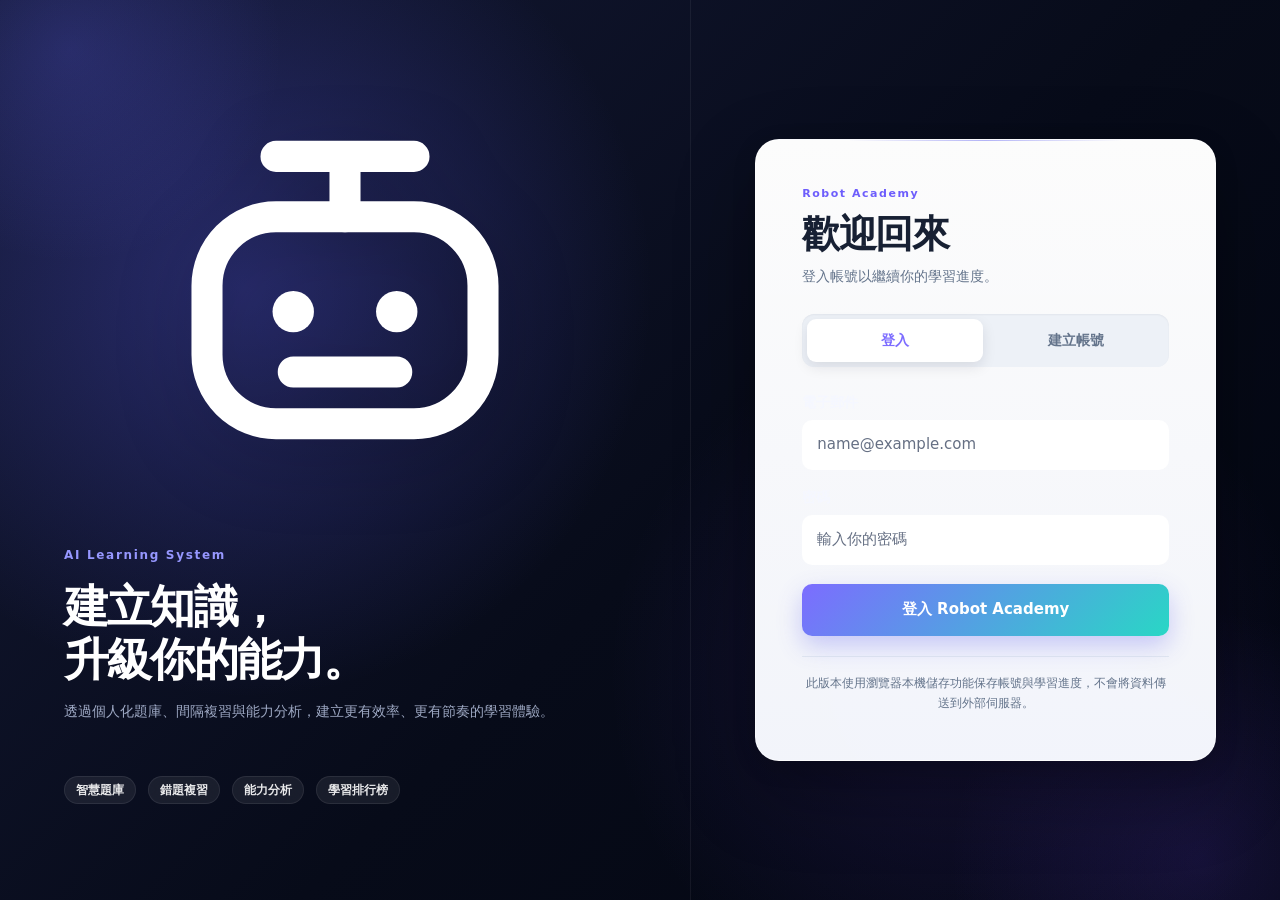
==== commit 2250f952: "Update index.html" ====
--- a/index.html
+++ b/index.html
@@ -2,18 +2,15 @@
 <html lang="zh-TW" data-theme="dark">
 <head>
     <meta charset="UTF-8">
-
     <meta
         name="viewport"
         content="width=device-width, initial-scale=1, maximum-scale=1, viewport-fit=cover"
     >
-
     <meta name="theme-color" content="#07090f">
     <meta
         name="description"
         content="Robot Academy 智慧機器人學習平台"
     >
-
     <title>Robot Academy</title>
 
     <script>
@@ -21,7 +18,6 @@
             try {
                 const savedTheme = localStorage.getItem("robotAcademyTheme");
                 const theme = savedTheme === "light" ? "light" : "dark";
-
                 document.documentElement.dataset.theme = theme;
             } catch (error) {
                 document.documentElement.dataset.theme = "dark";
@@ -35,6 +31,17 @@
     <link rel="stylesheet" href="./css/pages.css">
     <link rel="stylesheet" href="./css/responsive.css">
     <link rel="stylesheet" href="./css/style.css">
+
+    <style>
+        /* 修正相容性：當登入畫面顯示時，隱藏下方未排版的行動端導覽列，避免擠壓版面 */
+        #auth-screen.active ~ .mobile-nav {
+            display: none !important;
+        }
+        /* 確保註冊表單隱藏時帶有正確的 display 屬性 */
+        .auth-form[hidden] {
+            display: none !important;
+        }
+    </style>
 </head>
 
 <body>
@@ -43,7 +50,7 @@
 
     <div id="app" class="app-layout">
         
-        <section id="auth-screen" class="academy-auth" aria-label="帳號登入">
+        <section id="auth-screen" class="academy-auth active" aria-label="帳號登入">
             
             <div class="academy-auth__brand">
                 <div class="academy-auth__brand-inner">
@@ -152,18 +159,11 @@
     </div>
 
     <div id="modal-root" aria-live="polite"></div>
-
-    <div
-        id="toast-root"
-        class="toast-root"
-        aria-live="polite"
-        aria-atomic="true"
-    ></div>
+    <div id="toast-root" class="toast-root" aria-live="polite" aria-atomic="true"></div>
 
     <noscript>
         <div class="noscript-message">
-            Robot Academy 需要 JavaScript 才能正常運作，
-            請在瀏覽器設定中啟用 JavaScript。
+            Robot Academy 需要 JavaScript 才能正常運作，請在瀏覽器設定中啟用 JavaScript。
         </div>
     </noscript>
 
@@ -172,6 +172,48 @@
     <script src="./js/dashboard.js" defer></script>
     <script src="./js/course.js" defer></script>
     <script src="./js/lesson.js" defer></script>
-    
+
+    <script>
+        // 當 DOM 載入完成後執行頁籤切換邏輯
+        document.addEventListener('DOMContentLoaded', () => {
+            const tabs = document.querySelectorAll('.academy-auth__tab');
+            const loginForm = document.getElementById('login-form');
+            const registerForm = document.getElementById('register-form');
+            const panelTitle = document.getElementById('auth-panel-title');
+            const panelDesc = document.getElementById('auth-panel-description');
+
+            tabs.forEach(tab => {
+                tab.addEventListener('click', () => {
+                    // 切換頁籤選取狀態
+                    tabs.forEach(t => {
+                        t.classList.remove('active');
+                        t.setAttribute('aria-selected', 'false');
+                    });
+                    tab.classList.add('active');
+                    tab.setAttribute('aria-selected', 'true');
+
+                    // 依據選擇的頁籤切換表單顯示與文字內容
+                    const target = tab.getAttribute('data-auth-tab');
+                    if (target === 'login') {
+                        loginForm.classList.add('active');
+                        loginForm.removeAttribute('hidden');
+                        registerForm.classList.remove('active');
+                        registerForm.setAttribute('hidden', '');
+                        
+                        panelTitle.textContent = '歡迎回來';
+                        panelDesc.textContent = '登入帳號以繼續你的學習進度。';
+                    } else if (target === 'register') {
+                        registerForm.classList.add('active');
+                        registerForm.removeAttribute('hidden');
+                        loginForm.classList.remove('active');
+                        loginForm.setAttribute('hidden', '');
+                        
+                        panelTitle.textContent = '建立新帳號';
+                        panelDesc.textContent = '填寫以下資訊以開始你的智慧學習之旅。';
+                    }
+                });
+            });
+        });
+    </script>
 </body>
 </html>
